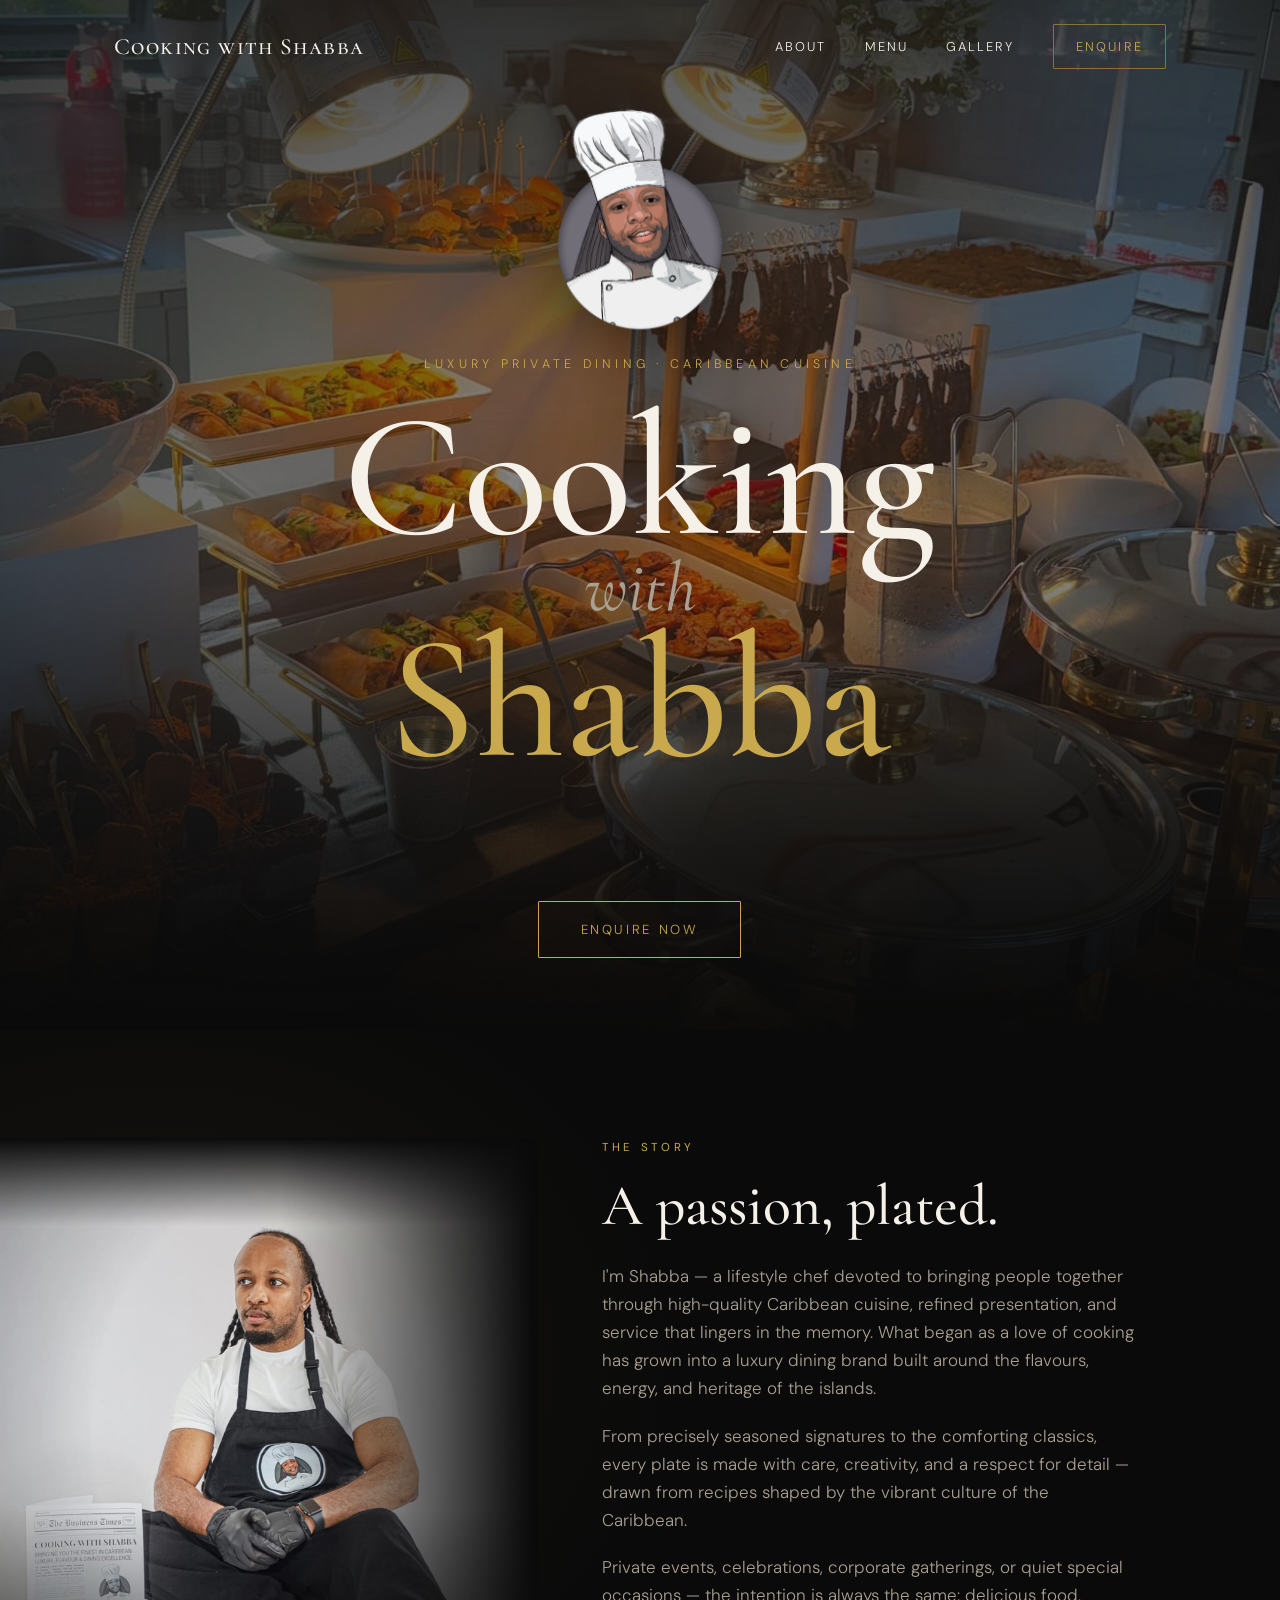
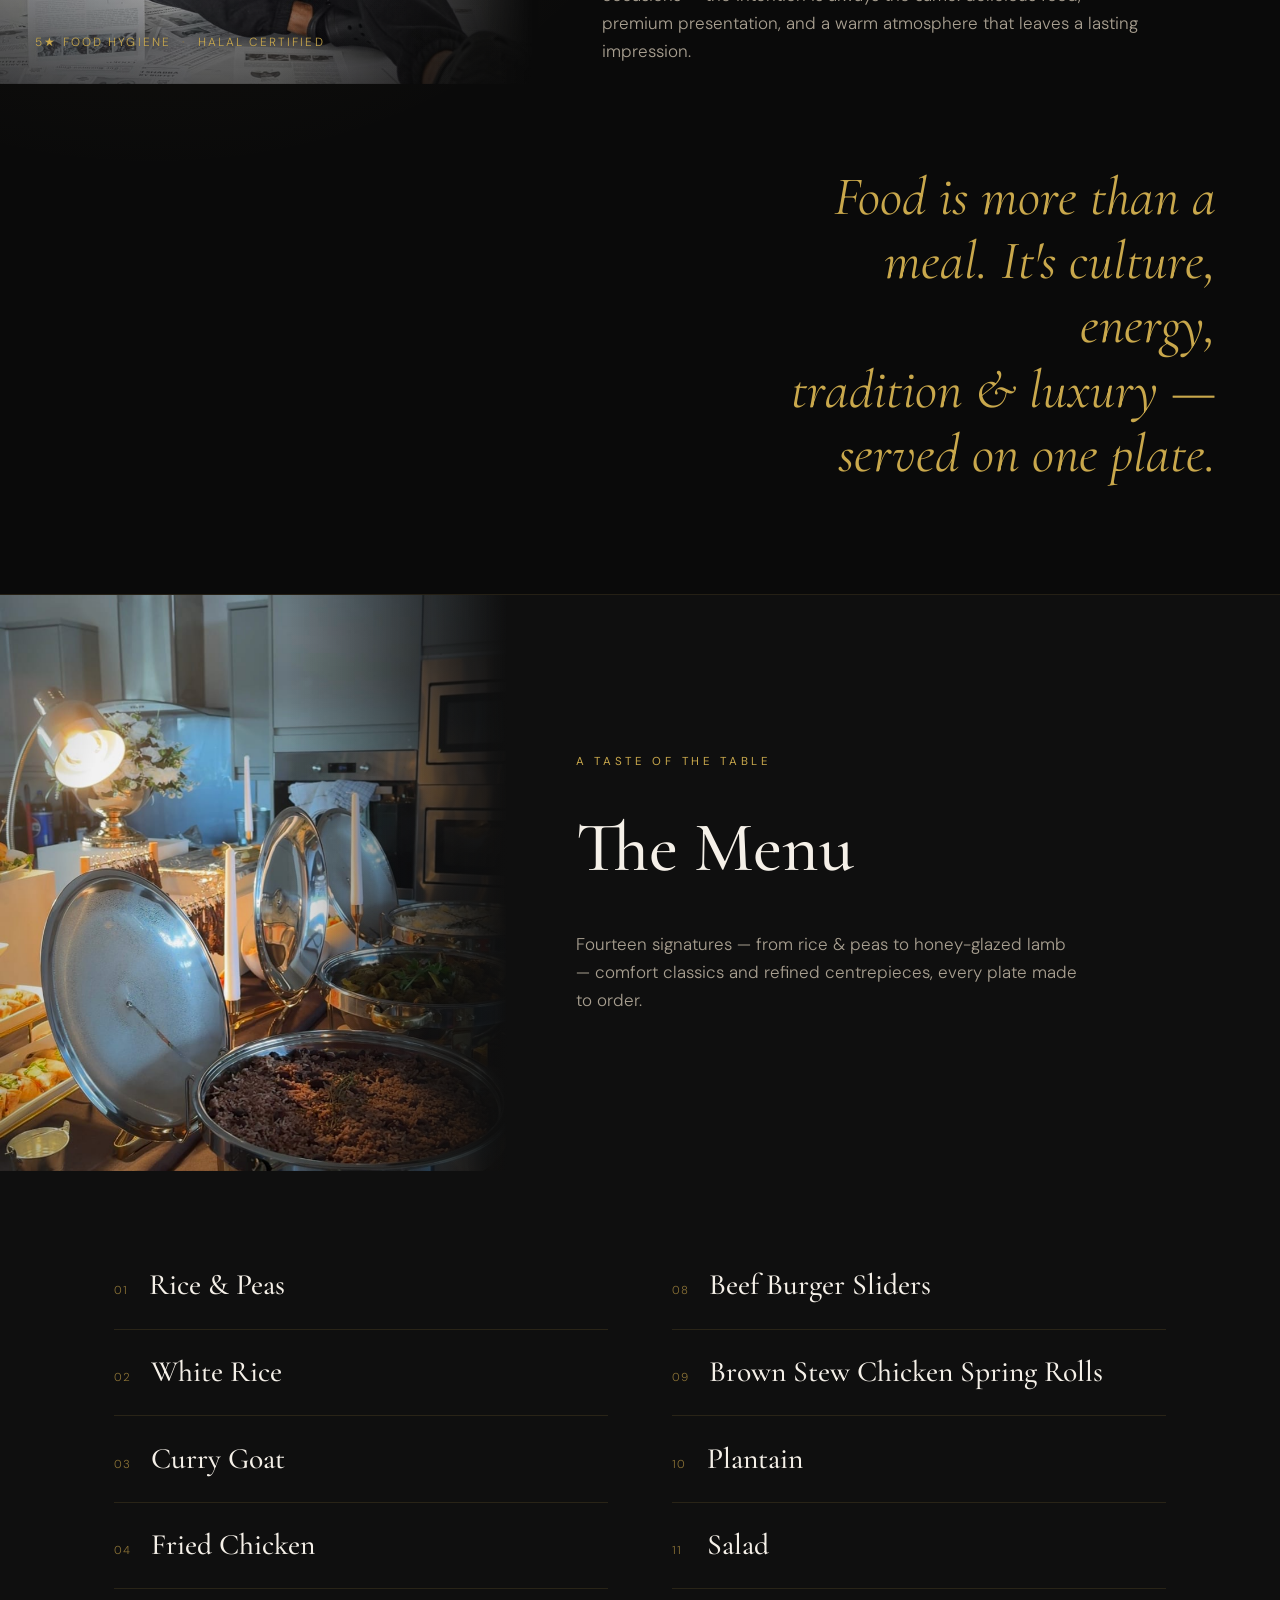
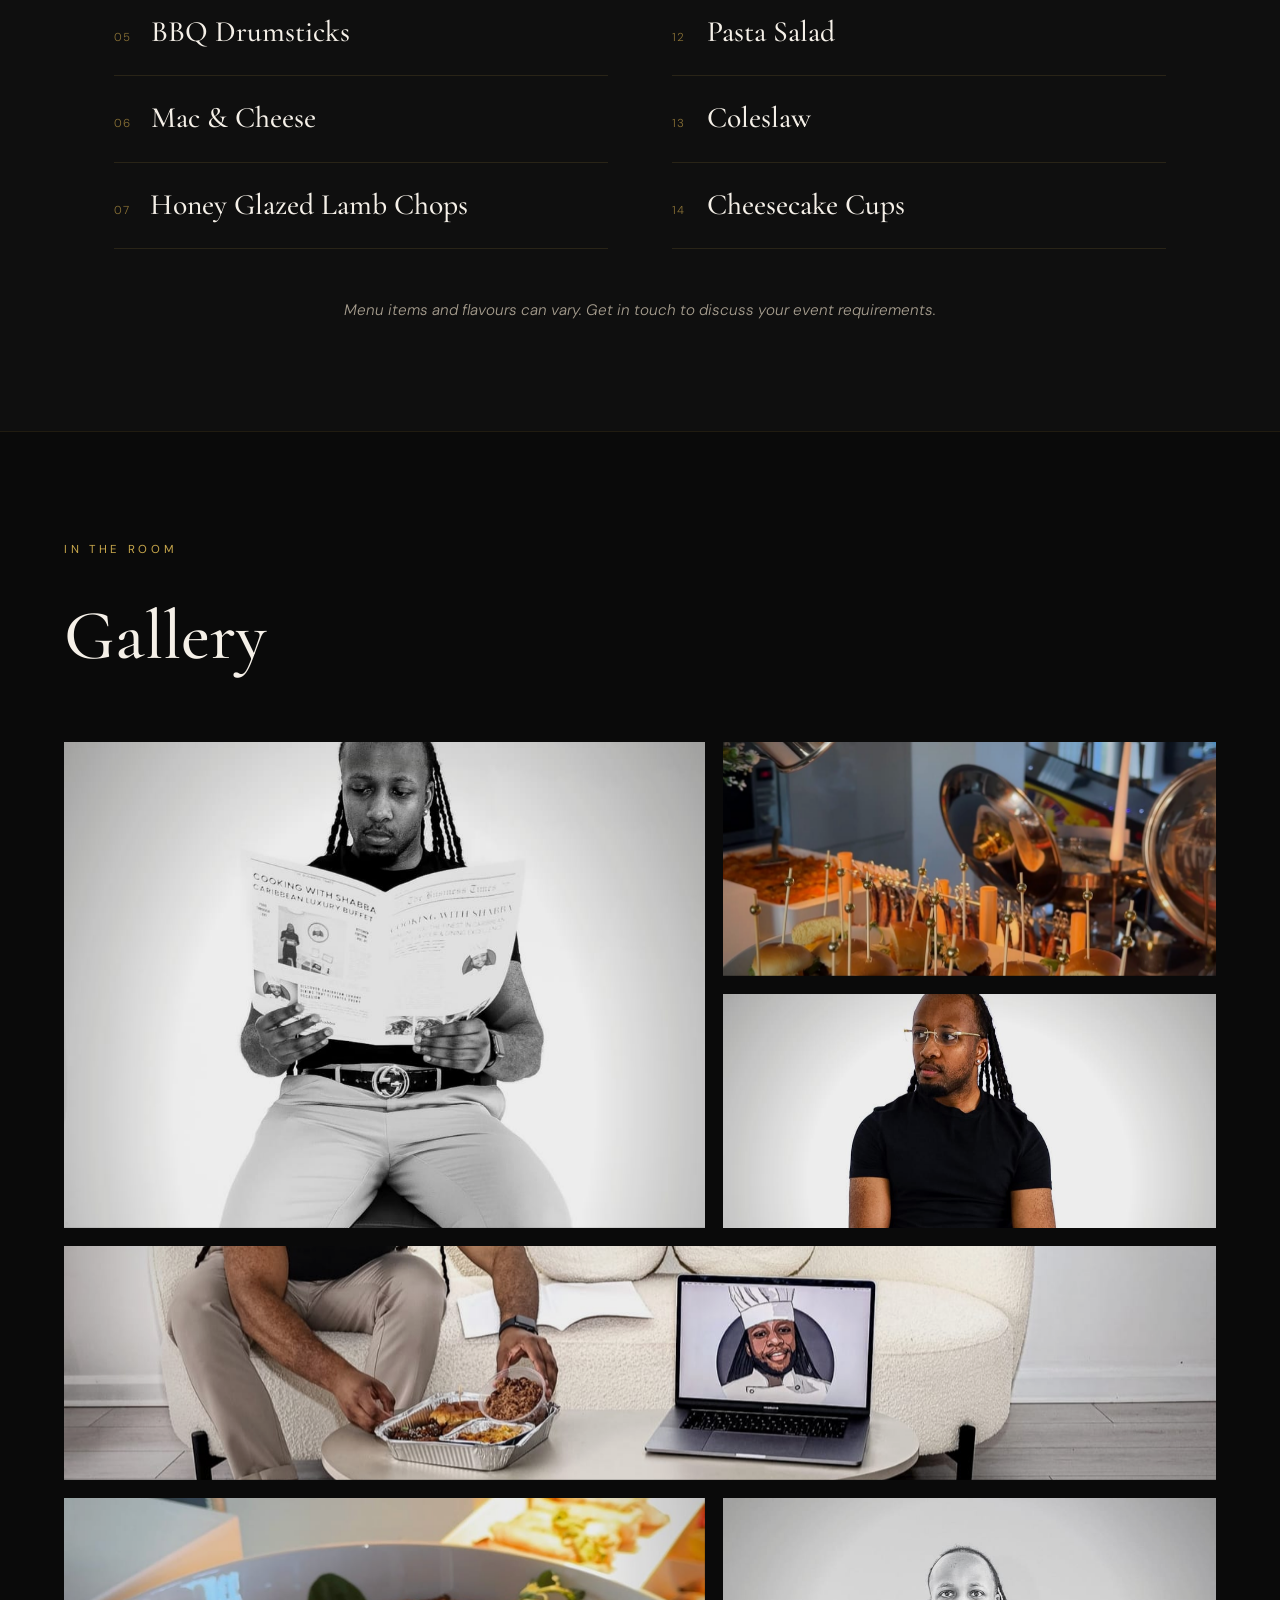
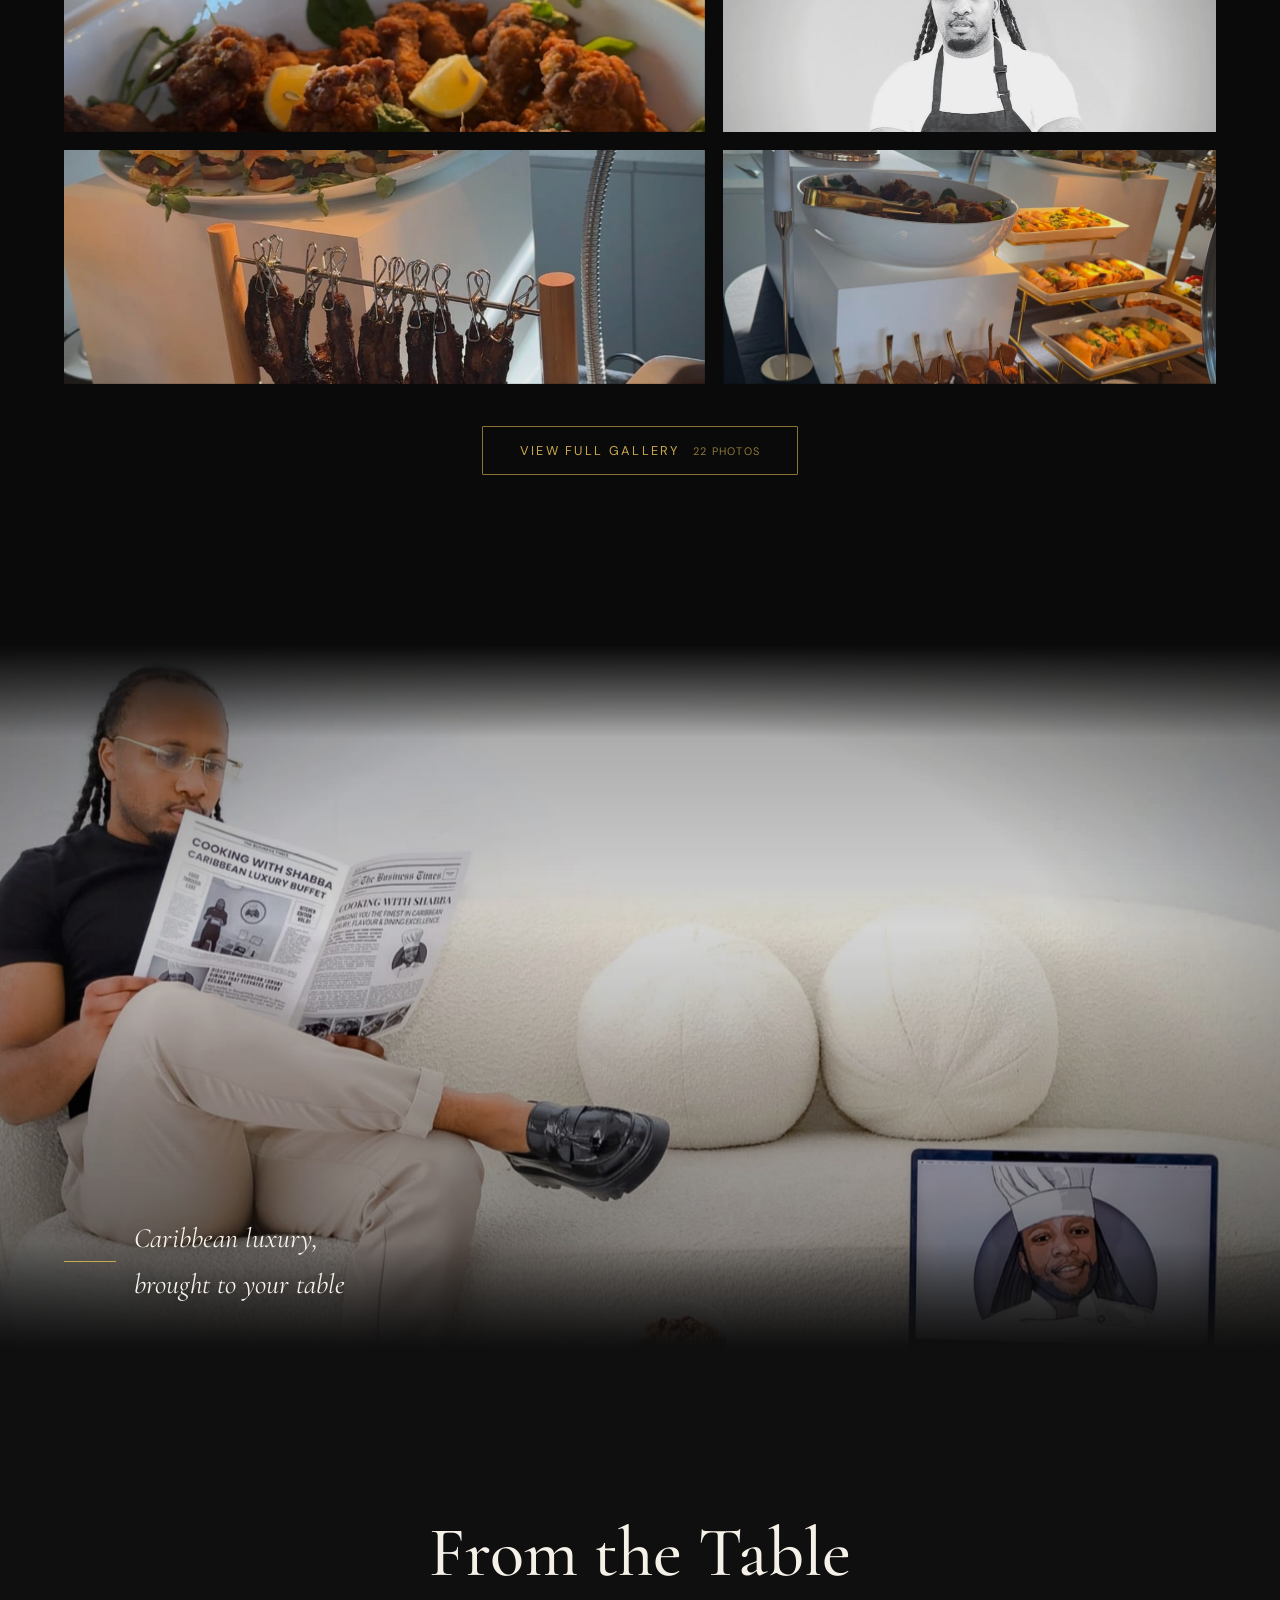
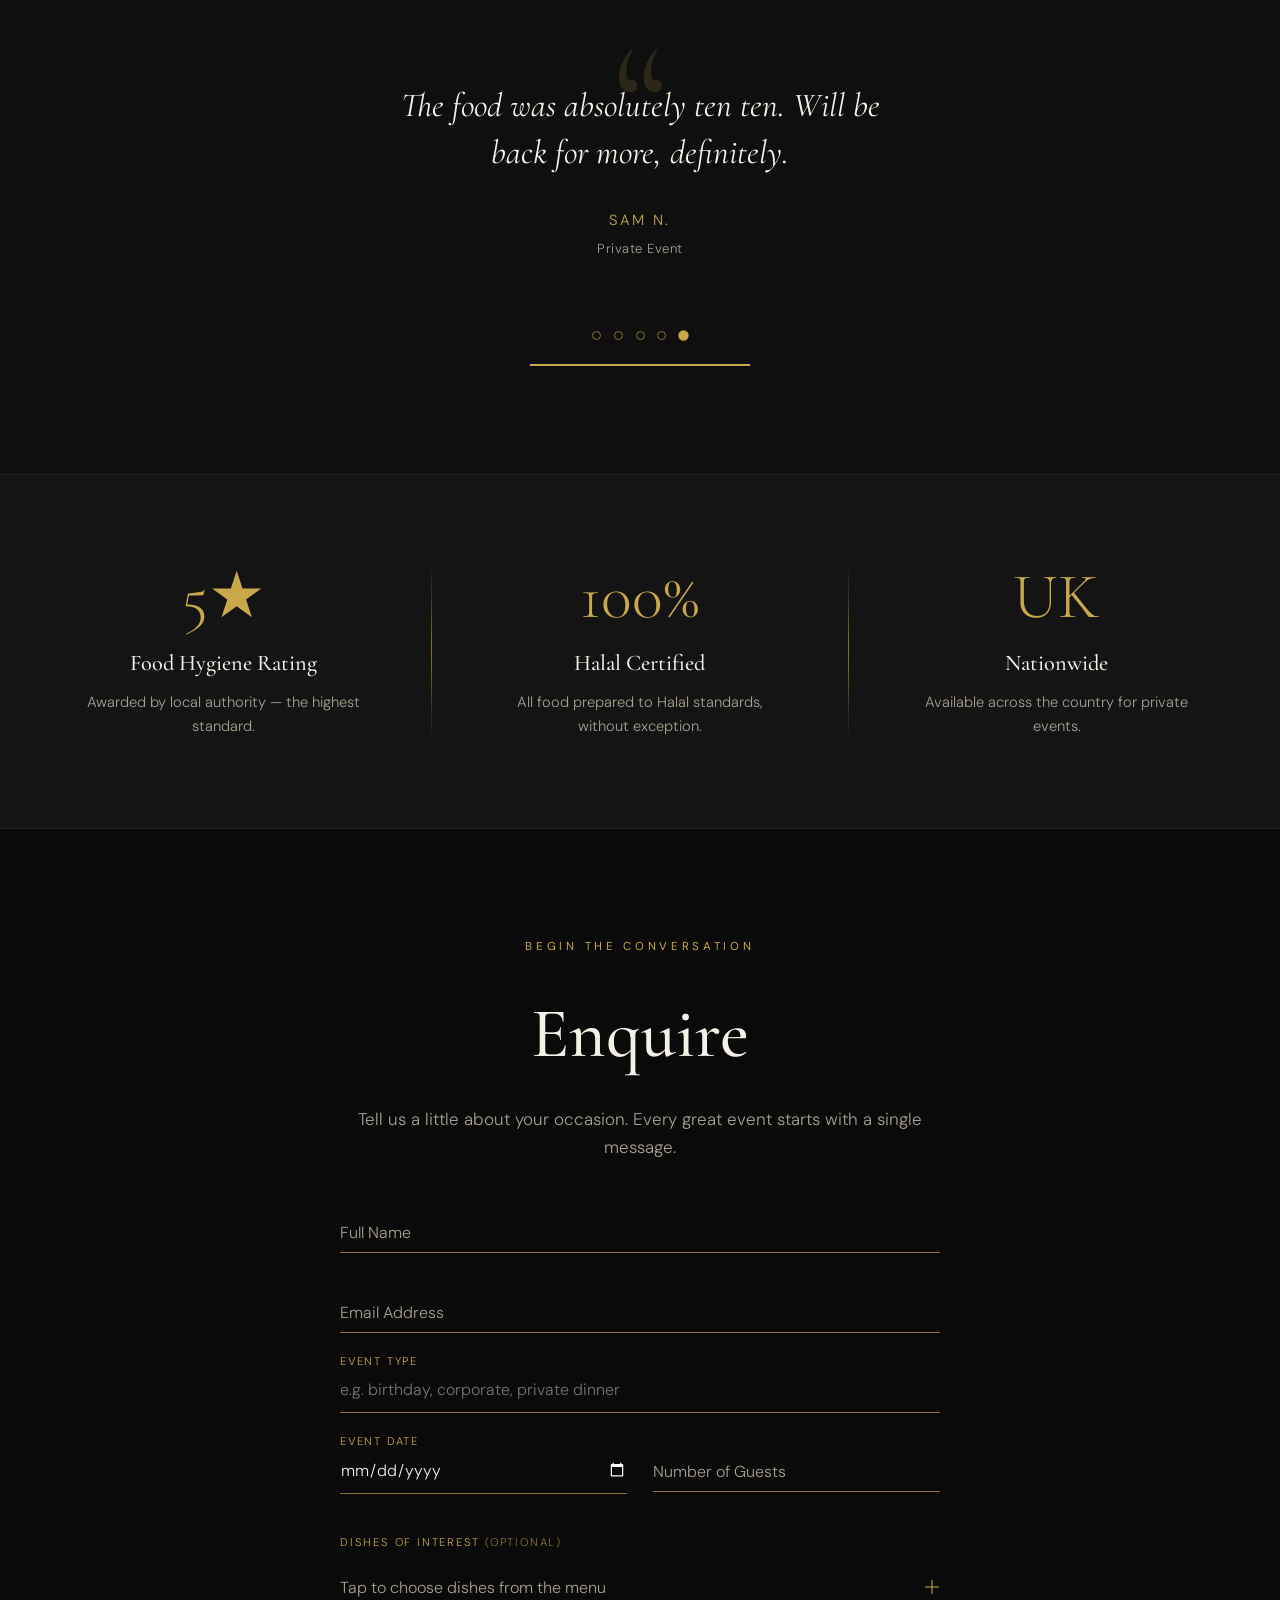
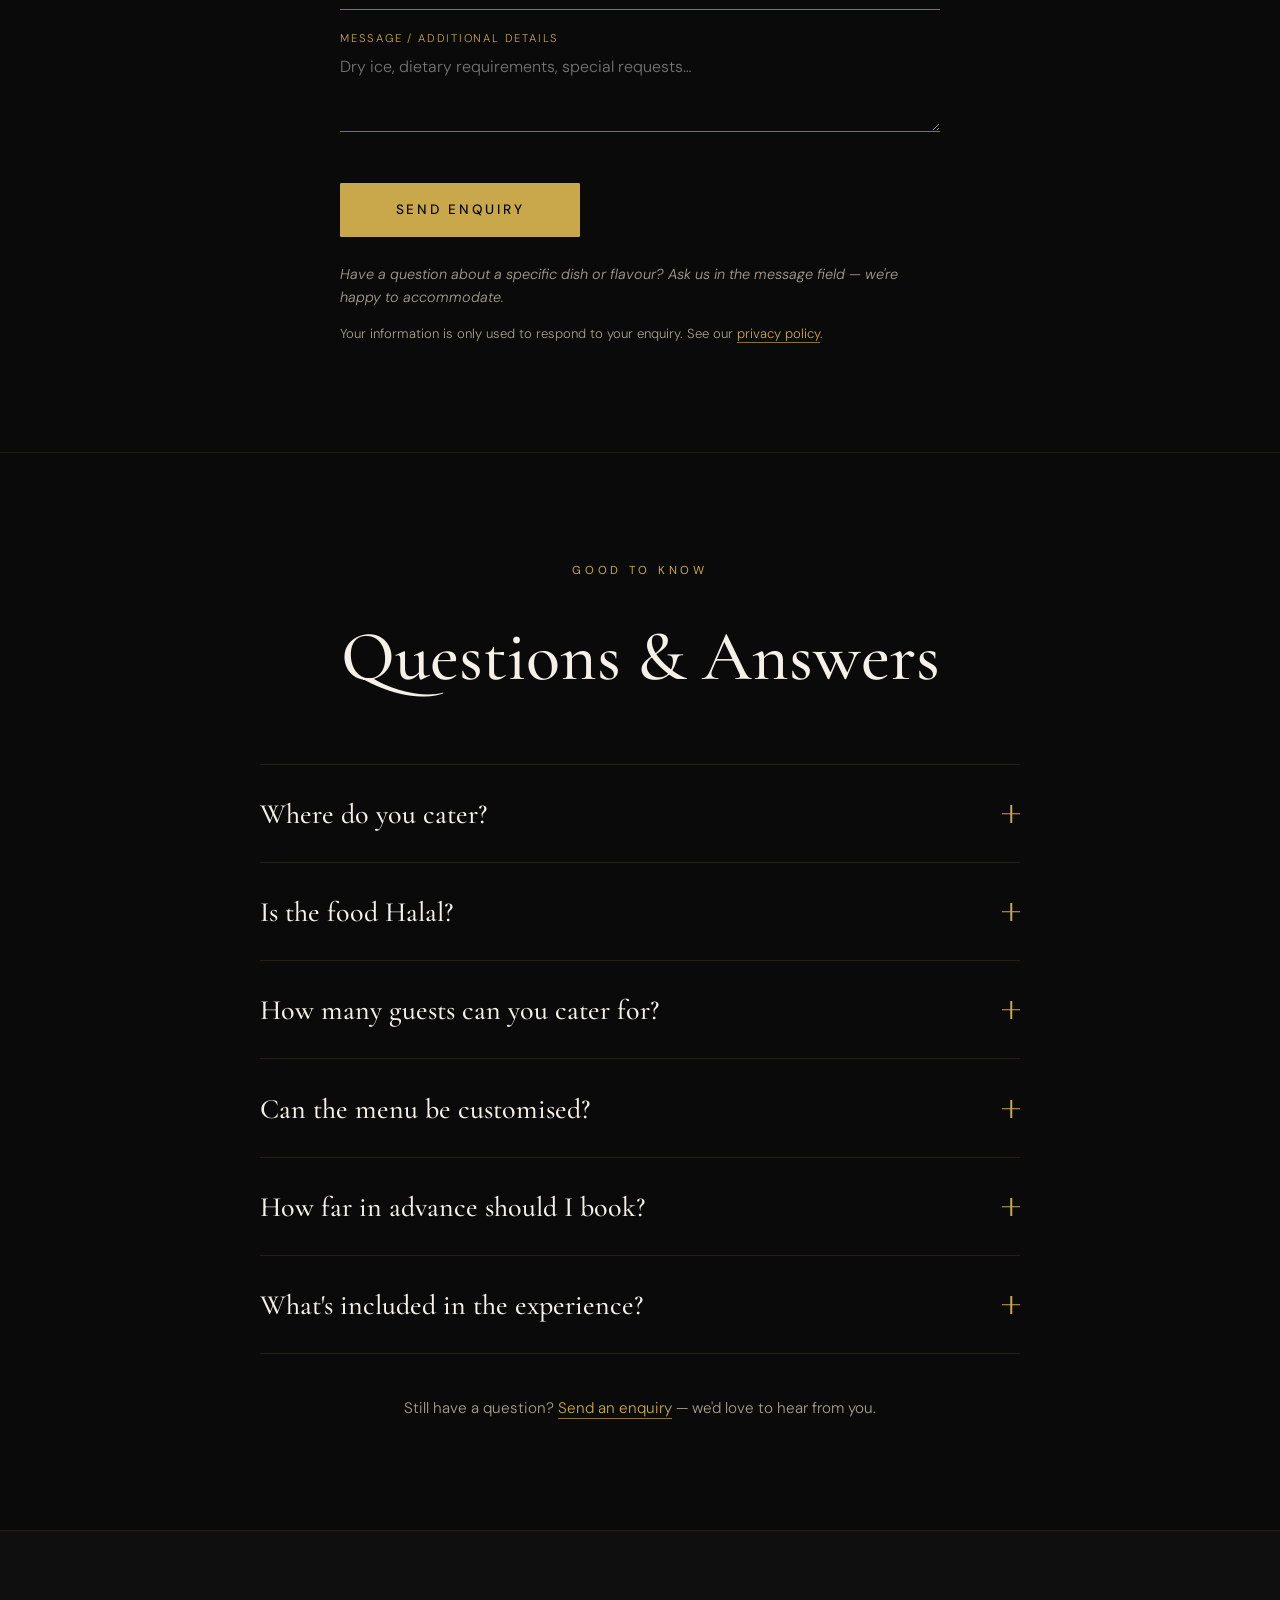
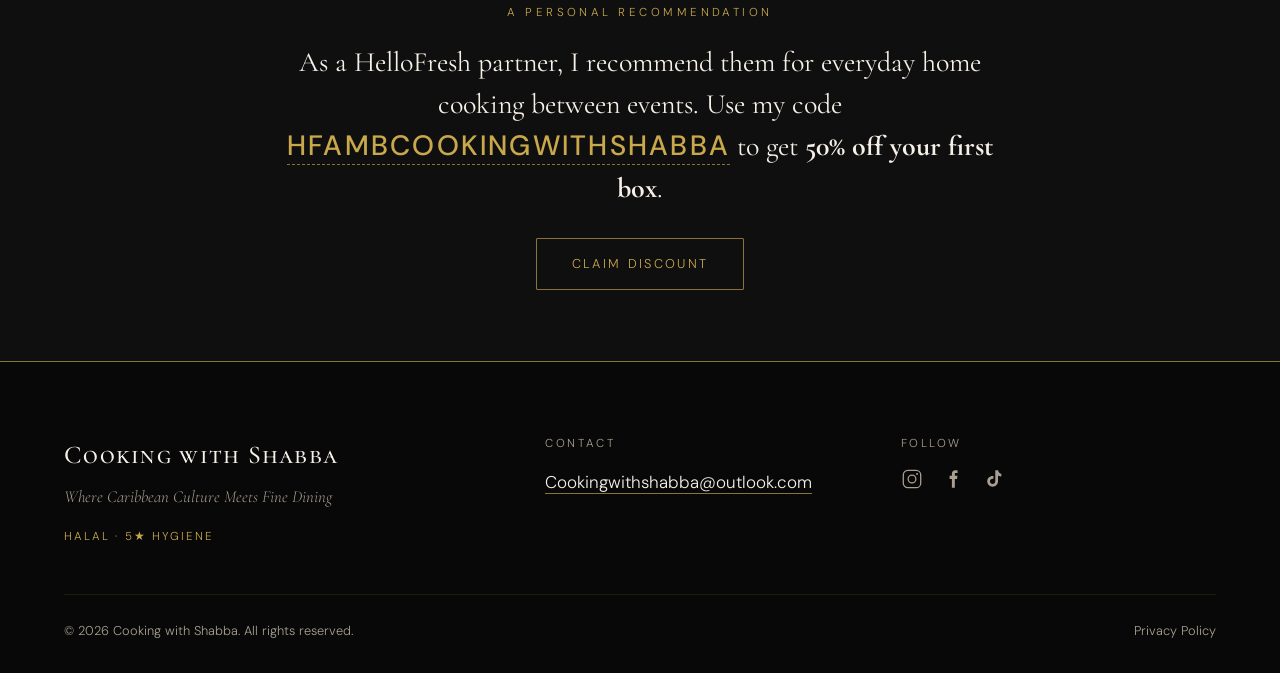
==== index.html @ 5050136b "Fix lightbox left arrow hidden behind the photo The prev nav button sits before the image in the DOM" ====
<!DOCTYPE html>
<html lang="en">
<head>
  <meta charset="UTF-8" />
  <meta name="viewport" content="width=device-width, initial-scale=1.0" />

  <title>Cooking with Shabba | Luxury Private Dining | Caribbean Cuisine | UK</title>
  <meta name="description" content="Cooking with Shabba offers luxury private dining buffet experiences across the UK. Caribbean cuisine, premium presentation, and unforgettable events. Enquire now." />
  <link rel="canonical" href="https://cookingwithshabba.co.uk" />

  <!-- Favicons & touch icons -->
  <link rel="icon" type="image/png" sizes="32x32" href="/assets/images/favicon-32x32.png" />
  <link rel="icon" type="image/png" sizes="16x16" href="/assets/images/favicon-16x16.png" />
  <link rel="apple-touch-icon" sizes="180x180" href="/assets/images/apple-touch-icon.png" />
  <link rel="manifest" href="/site.webmanifest" />
  <meta name="theme-color" content="#14110E" />

  <!-- Open Graph -->
  <meta property="og:type" content="website" />
  <meta property="og:title" content="Cooking with Shabba | Luxury Private Dining" />
  <meta property="og:description" content="Caribbean cuisine. Premium presentation. Unforgettable events." />
  <meta property="og:image" content="/assets/og-image.jpg" />
  <meta property="og:url" content="https://cookingwithshabba.co.uk" />
  <meta name="twitter:card" content="summary_large_image" />

  <!-- Fonts -->
  <link rel="preconnect" href="https://fonts.googleapis.com" />
  <link rel="preconnect" href="https://fonts.gstatic.com" crossorigin />
  <link href="https://fonts.googleapis.com/css2?family=Cormorant+Garamond:ital,wght@0,400;0,500;0,600;1,400;1,500&family=DM+Sans:opsz,wght@9..40,300;9..40,400;9..40,500&display=swap" rel="stylesheet" />

  <link rel="stylesheet" href="assets/css/styles.css?v=28" />

  <!-- Structured data -->
  <script type="application/ld+json">
  {
    "@context": "https://schema.org",
    "@type": "FoodEstablishment",
    "@id": "https://cookingwithshabba.co.uk/#business",
    "name": "Cooking with Shabba",
    "description": "Luxury private dining and Caribbean cuisine across the UK. Premium presentation and unforgettable events.",
    "url": "https://cookingwithshabba.co.uk",
    "image": "https://cookingwithshabba.co.uk/assets/og-image.jpg",
    "email": "Cookingwithshabba@outlook.com",
    "servesCuisine": "Caribbean",
    "priceRange": "£££",
    "address": {
      "@type": "PostalAddress",
      "addressLocality": "Gloucester",
      "addressRegion": "England",
      "addressCountry": "GB"
    },
    "areaServed": {
      "@type": "Country",
      "name": "United Kingdom"
    },
    "makesOffer": {
      "@type": "Offer",
      "itemOffered": {
        "@type": "Service",
        "name": "Private Dining & Event Catering",
        "serviceType": "Caribbean private dining"
      }
    },
    "sameAs": [
      "https://www.instagram.com/cookingwithshabba",
      "https://www.facebook.com/share/166CYkotxp/?mibextid=wwXIfr",
      "https://www.tiktok.com/@cookingwithshabba"
    ]
  }
  </script>
</head>
<body>

  <!-- ============ NAVIGATION ============ -->
  <header class="nav" id="nav" aria-label="Primary navigation">
    <div class="nav__inner">
      <a href="#top" class="nav__brand">Cooking with Shabba</a>

      <nav class="nav__links" aria-label="Section links">
        <a href="#about">About</a>
        <a href="#menu">Menu</a>
        <a href="#gallery">Gallery</a>
        <a href="#enquire" class="nav__cta">Enquire</a>
      </nav>

      <button class="nav__burger" id="burger" aria-label="Open menu" aria-expanded="false" aria-controls="overlay">
        <span></span><span></span><span></span>
      </button>
    </div>
  </header>

  <!-- Mobile full-screen overlay -->
  <div class="overlay" id="overlay" aria-hidden="true">
    <nav class="overlay__links" aria-label="Mobile section links">
      <a href="#about">About</a>
      <a href="#menu">Menu</a>
      <a href="#gallery">Gallery</a>
      <a href="#enquire" class="overlay__cta">Enquire</a>
    </nav>
  </div>

  <main id="top">

    <!-- ============ HERO ============ -->
    <section class="hero" aria-label="Introduction">
      <div class="hero__media" role="img" aria-label="A luxury Caribbean private-dining buffet, candle-lit and gold-trimmed" data-parallax="34"></div>
      <div class="hero__scrim"></div>

      <div class="hero__content">
        <img class="hero__logo reveal" src="assets/images/logo.png?v=2" alt="Cooking with Shabba — chef logo" width="680" height="909" />
        <p class="hero__eyebrow reveal">Luxury Private Dining · Caribbean Cuisine</p>
        <h1 class="hero__title reveal">
          <span>Cooking</span>
          <span class="hero__title-with">with</span>
          <span class="hero__title-gold">Shabba</span>
        </h1>

        <div class="hero__tagline reveal">
          <span class="rule"></span>
          <p>Where Caribbean Culture Meets Fine Dining</p>
          <span class="rule"></span>
        </div>

        <a href="#enquire" class="hero__cta reveal">Enquire Now</a>
      </div>
    </section>

    <!-- ============ ABOUT ============ -->
    <section class="about" id="about" aria-label="About Shabba">
      <div class="about__grid">
        <figure class="about__media reveal-img">
          <img src="assets/images/about.jpg?v=2"
               alt="Shabba — the chef behind Cooking with Shabba, in his branded apron" loading="lazy" />
          <figcaption class="about__creds">
            <span>5★ Food Hygiene</span>
            <span class="dot">·</span>
            <span>Halal Certified</span>
          </figcaption>
        </figure>

        <div class="about__body">
          <p class="section-kicker reveal">The Story</p>
          <h2 class="about__heading reveal">A passion, plated.</h2>

          <p class="reveal">I'm Shabba — a lifestyle chef devoted to bringing people together through high-quality Caribbean cuisine, refined presentation, and service that lingers in the memory. What began as a love of cooking has grown into a luxury dining brand built around the flavours, energy, and heritage of the islands.</p>

          <p class="reveal">From precisely seasoned signatures to the comforting classics, every plate is made with care, creativity, and a respect for detail — drawn from recipes shaped by the vibrant culture of the Caribbean.</p>

          <p class="reveal">Private events, celebrations, corporate gatherings, or quiet special occasions — the intention is always the same: delicious food, premium presentation, and a warm atmosphere that leaves a lasting impression.</p>
        </div>
      </div>

      <blockquote class="about__quote reveal">
        Food is more than a meal. It's culture, energy, tradition&nbsp;&amp;&nbsp;luxury — served on one plate.
      </blockquote>
    </section>

    <!-- ============ MENU ============ -->
    <section class="menu" id="menu" aria-label="The menu">
      <!-- Signature dish photo paired with the menu intro (image left, bleeds + dissolves) -->
      <div class="menu__intro">
        <figure class="menu__media reveal-img">
          <img class="gallery-img" src="assets/images/menu.jpg?v=2" alt="Cooking with Shabba — Caribbean rice and peas in a chafing dish" loading="lazy" />
        </figure>
        <header class="menu__head">
          <p class="section-kicker reveal">A Taste of the Table</p>
          <h2 class="menu__heading reveal">The Menu</h2>
          <p class="menu__intro-line reveal">Fourteen signatures — from rice &amp; peas to honey-glazed lamb — comfort classics and refined centrepieces, every plate made to order.</p>
        </header>
      </div>

      <div class="menu__inner">
      <div class="menu__cols">
        <ol class="menu__list reveal" start="1">
          <li class="menu__item"><span class="menu__no">01</span><span class="menu__name">Rice &amp; Peas</span></li>
          <li class="menu__item"><span class="menu__no">02</span><span class="menu__name">White Rice</span></li>
          <li class="menu__item"><span class="menu__no">03</span><span class="menu__name">Curry Goat</span></li>
          <li class="menu__item"><span class="menu__no">04</span><span class="menu__name">Fried Chicken</span></li>
          <li class="menu__item"><span class="menu__no">05</span><span class="menu__name">BBQ Drumsticks</span></li>
          <li class="menu__item"><span class="menu__no">06</span><span class="menu__name">Mac &amp; Cheese</span></li>
          <li class="menu__item"><span class="menu__no">07</span><span class="menu__name">Honey Glazed Lamb Chops</span></li>
        </ol>

        <ol class="menu__list reveal" start="8">
          <li class="menu__item"><span class="menu__no">08</span><span class="menu__name">Beef Burger Sliders</span></li>
          <li class="menu__item"><span class="menu__no">09</span><span class="menu__name">Brown Stew Chicken Spring Rolls</span></li>
          <li class="menu__item"><span class="menu__no">10</span><span class="menu__name">Plantain</span></li>
          <li class="menu__item"><span class="menu__no">11</span><span class="menu__name">Salad</span></li>
          <li class="menu__item"><span class="menu__no">12</span><span class="menu__name">Pasta Salad</span></li>
          <li class="menu__item"><span class="menu__no">13</span><span class="menu__name">Coleslaw</span></li>
          <li class="menu__item"><span class="menu__no">14</span><span class="menu__name">Cheesecake Cups</span></li>
        </ol>
      </div>

      <p class="menu__note reveal"><em>Menu items and flavours can vary. Get in touch to discuss your event requirements.</em></p>
      </div>
    </section>

    <!-- ============ GALLERY ============ -->
    <section class="gallery" id="gallery" aria-label="Gallery">
      <header class="gallery__head">
        <p class="section-kicker reveal">In the Room</p>
        <h2 class="gallery__heading reveal">Gallery</h2>
      </header>

      <!-- Curated asymmetric mosaic — duotone portraits woven with colour food.
           Each tile opens the lightbox at its own index. -->
      <div class="gallery__grid" id="gallery-grid">
        <button type="button" class="gallery__cell gallery__cell--tall reveal-img" data-lightbox="0" aria-label="Open gallery at photo 1">
          <img class="gallery-img" src="assets/images/gallery-1.jpg?v=2" alt="Cooking with Shabba — Shabba reading the brand feature" loading="lazy" />
          <span class="gallery__zoom" aria-hidden="true"></span>
        </button>
        <button type="button" class="gallery__cell reveal-img" data-lightbox="1" aria-label="Open gallery at photo 2">
          <img class="gallery-img" src="assets/images/sliders.jpg" alt="Cooking with Shabba — beef burger sliders on cocktail sticks" loading="lazy" />
          <span class="gallery__zoom" aria-hidden="true"></span>
        </button>
        <button type="button" class="gallery__cell reveal-img" data-lightbox="2" aria-label="Open gallery at photo 3">
          <img class="gallery-img" src="assets/images/gallery-3.jpg?v=2" alt="Cooking with Shabba — Shabba seated portrait" loading="lazy" />
          <span class="gallery__zoom" aria-hidden="true"></span>
        </button>
        <button type="button" class="gallery__cell gallery__cell--wide reveal-img" data-lightbox="3" aria-label="Open gallery at photo 4">
          <img class="gallery-img" src="assets/images/gallery-4.jpg?v=3" alt="Cooking with Shabba — a relaxed Caribbean dining moment at home" loading="lazy" />
          <span class="gallery__zoom" aria-hidden="true"></span>
        </button>
        <button type="button" class="gallery__cell reveal-img" data-lightbox="4" aria-label="Open gallery at photo 5">
          <img class="gallery-img" src="assets/images/fried-chicken.jpg" alt="Cooking with Shabba — golden fried chicken with lemon" loading="lazy" />
          <span class="gallery__zoom" aria-hidden="true"></span>
        </button>
        <button type="button" class="gallery__cell reveal-img" data-lightbox="5" aria-label="Open gallery at photo 6">
          <img class="gallery-img" src="assets/images/gallery-6.jpg?v=2" alt="Cooking with Shabba — Shabba in his branded apron" loading="lazy" />
          <span class="gallery__zoom" aria-hidden="true"></span>
        </button>
        <button type="button" class="gallery__cell reveal-img" data-lightbox="6" aria-label="Open gallery at photo 7">
          <img class="gallery-img" src="assets/images/lamb-chops.jpg" alt="Cooking with Shabba — jerk lamb chops on a hanging display" loading="lazy" />
          <span class="gallery__zoom" aria-hidden="true"></span>
        </button>
        <button type="button" class="gallery__cell reveal-img" data-lightbox="7" aria-label="Open gallery at photo 8">
          <img class="gallery-img" src="assets/images/dessert-cups.jpg" alt="Cooking with Shabba — Biscoff and Oreo cheesecake cups" loading="lazy" />
          <span class="gallery__zoom" aria-hidden="true"></span>
        </button>
      </div>

      <!-- Extra shots — shown only inside the lightbox (loads on demand): the
           food dishes plus the further portrait/brand shots from the shoot. -->
      <div class="gallery__more" id="gallery-more" hidden aria-hidden="true">
        <img class="gallery-img" src="assets/images/chef-standing.jpg" alt="Cooking with Shabba — Shabba beside his luxury buffet table" />
        <img class="gallery-img" src="assets/images/buffet-bright.jpg" alt="Cooking with Shabba — a sunlit Caribbean buffet spread" />
        <img class="gallery-img" src="assets/images/spring-rolls.jpg" alt="Cooking with Shabba — brown stew chicken spring rolls and plantain" />
        <img class="gallery-img" src="assets/images/mac-cheese.jpg" alt="Cooking with Shabba — baked mac and cheese with jerk ribs" />
        <img class="gallery-img" src="assets/images/plantain.jpg" alt="Cooking with Shabba — spring rolls and golden fried plantain" />
        <img class="gallery-img" src="assets/images/salad-spread.jpg" alt="Cooking with Shabba — fresh salad, coleslaw and the buffet beyond" />
        <img class="gallery-img" src="assets/images/menu.jpg?v=2" alt="Cooking with Shabba — Caribbean rice and peas in a chafing dish" />
        <img class="gallery-img" src="assets/images/gallery-7.jpg" alt="Cooking with Shabba — Shabba tossing the brand feature" />
        <img class="gallery-img" src="assets/images/gallery-8.jpg" alt="Cooking with Shabba — a relaxed Caribbean dining moment at home" />
        <img class="gallery-img" src="assets/images/gallery-9.jpg" alt="Cooking with Shabba — Shabba at work building the brand" />
        <img class="gallery-img" src="assets/images/gallery-2.jpg" alt="Cooking with Shabba — sticky glazed BBQ wings" />
        <img class="gallery-img" src="assets/images/gallery-5.jpg" alt="Cooking with Shabba — a full Caribbean buffet spread" />
        <img class="gallery-img" src="assets/images/band-2.jpg" alt="Cooking with Shabba — a stacked beef burger slider" />
        <img class="gallery-img" src="assets/images/band-1.jpg" alt="Cooking with Shabba — glazed BBQ wings and fried chicken" />
      </div>

      <div class="gallery__actions reveal">
        <button type="button" class="gallery__view" id="gallery-view">
          View Full Gallery <span class="gallery__view-count">22 Photos</span>
        </button>
      </div>

      <p class="gallery__label reveal"><em>Follow <a href="https://www.instagram.com/cookingwithshabba" target="_blank" rel="noopener">@cookingwithshabba</a> for the latest.</em></p>
    </section>

    <!-- ============ IMAGE BAND — the brand/at-home experience ============ -->
    <section class="band band--lifestyle" aria-label="The experience at home">
      <img class="gallery-img band__img" src="assets/images/band-lifestyle.jpg?v=4" alt="Cooking with Shabba — a relaxed Caribbean dining moment at home" loading="lazy" data-parallax="10" />
      <div class="band__scrim"></div>
      <p class="band__line reveal"><span class="rule"></span>Caribbean luxury, brought to your table</p>
    </section>

    <!-- ============ REVIEWS — auto-rotating ============ -->
    <!-- Real guest reviews extracted from social DMs; lightly tidied for spelling. -->
    <section class="reviews" id="reviews" aria-label="Guest reviews" aria-roledescription="carousel">
      <header class="reviews__head">
        <p class="section-kicker reveal">Kind Words</p>
        <h2 class="reviews__heading reveal">From the Table</h2>
      </header>

      <div class="reviews__stage reveal" id="reviews-stage">
        <span class="reviews__mark" aria-hidden="true">&ldquo;</span>

        <div class="reviews__track" id="reviews-track" aria-live="polite">
          <figure class="review is-active">
            <blockquote class="review__text">Thank you so much for the cheesecake! It was absolutely stunning, as usual. 10/10.</blockquote>
            <figcaption class="review__by">
              <span class="review__name">K.B.</span>
              <span class="review__meta">Private Event · Gloucester</span>
            </figcaption>
          </figure>

          <figure class="review">
            <blockquote class="review__text">A huge thank you for the desserts you made for Ted's party — they were absolutely perfect! As soon as I opened the food table, they were gone. So lovely to know they went down that well.</blockquote>
            <figcaption class="review__by">
              <span class="review__name">Ted's Party</span>
              <span class="review__meta">Private Celebration · Dessert Table</span>
            </figcaption>
          </figure>

          <figure class="review">
            <blockquote class="review__text">Honestly, well done — 10/10, best in Gloucester, no doubt. You've proved that to me these last few times. Please open a shop!</blockquote>
            <figcaption class="review__by">
              <span class="review__name">S.S.</span>
              <span class="review__meta">Returning Guest · Gloucester</span>
            </figcaption>
          </figure>

          <figure class="review">
            <blockquote class="review__text">I never really rated Jamaican food before I had yours — but it's always been good to me. I'm putting all the mandem on!</blockquote>
            <figcaption class="review__by">
              <span class="review__name">Returning Guest</span>
              <span class="review__meta">Caribbean Menu</span>
            </figcaption>
          </figure>

          <figure class="review">
            <blockquote class="review__text">The food was absolutely ten ten. Will be back for more, definitely.</blockquote>
            <figcaption class="review__by">
              <span class="review__name">Sam N.</span>
              <span class="review__meta">Private Event</span>
            </figcaption>
          </figure>
        </div>

        <div class="reviews__dots" id="reviews-dots" role="tablist" aria-label="Select a review"></div>

        <div class="reviews__progress" aria-hidden="true">
          <span class="reviews__bar" id="reviews-bar"></span>
        </div>
      </div>
    </section>

    <!-- ============ TRUST / CREDENTIALS ============ -->
    <section class="trust" aria-label="Credentials">
      <div class="trust__band">
        <article class="trust__item reveal">
          <span class="trust__mark">5★</span>
          <h3>Food Hygiene Rating</h3>
          <p>Awarded by local authority — the highest standard.</p>
        </article>
        <span class="trust__sep" aria-hidden="true"></span>
        <article class="trust__item reveal">
          <span class="trust__mark">100%</span>
          <h3>Halal Certified</h3>
          <p>All food prepared to Halal standards, without exception.</p>
        </article>
        <span class="trust__sep" aria-hidden="true"></span>
        <article class="trust__item reveal">
          <span class="trust__mark">UK</span>
          <h3>Nationwide</h3>
          <p>Available across the country for private events.</p>
        </article>
      </div>
    </section>

    <!-- ============ ENQUIRY FORM ============ -->
    <section class="enquire" id="enquire" aria-label="Enquiry form">
      <div class="enquire__head">
        <p class="section-kicker reveal">Begin the Conversation</p>
        <h2 class="enquire__heading reveal">Enquire</h2>
        <p class="enquire__intro reveal">Tell us a little about your occasion. Every great event starts with a single message.</p>
      </div>

      <form class="form reveal" name="enquiry" method="POST" data-netlify="true" netlify-honeypot="bot-field">
        <input type="hidden" name="form-name" value="enquiry" />
        <p hidden><label>Don't fill this out: <input name="bot-field" /></label></p>

        <div class="field">
          <input type="text" id="name" name="name" required placeholder=" " />
          <label for="name">Full Name</label>
        </div>

        <div class="field">
          <input type="email" id="email" name="email" required placeholder=" " />
          <label for="email">Email Address</label>
        </div>

        <div class="field">
          <input type="text" id="event-type" name="event-type" required placeholder="e.g. birthday, corporate, private dinner" />
          <label for="event-type" class="field__label--always">Event Type</label>
        </div>

        <div class="field-row">
          <div class="field">
            <input type="date" id="event-date" name="event-date" placeholder=" " />
            <label for="event-date" class="field__label--always">Event Date</label>
          </div>
          <div class="field">
            <input type="number" id="guests" name="guests" min="1" max="30" step="1" placeholder=" " aria-describedby="guests-error" />
            <label for="guests">Number of Guests</label>
            <span class="field__error" id="guests-error" role="alert" aria-live="polite"></span>
          </div>
        </div>

        <div class="field field--picker">
          <span class="field__legend" id="picker-legend">Dishes of Interest <em>(optional)</em></span>
          <button type="button" class="picker-trigger" id="picker-open" aria-haspopup="dialog" aria-expanded="false">
            <span class="picker-trigger__text" id="picker-summary">Tap to choose dishes from the menu</span>
            <span class="picker-trigger__icon" aria-hidden="true"></span>
          </button>
          <!-- Submitted with the form; populated by the picker modal -->
          <input type="hidden" name="menu-selection" id="menu-selection" />
        </div>

        <div class="field">
          <textarea id="message" name="message" rows="3" placeholder="Dry ice, dietary requirements, special requests…"></textarea>
          <label for="message" class="field__label--always">Message / Additional Details</label>
        </div>

        <button type="submit" class="form__submit">Send Enquiry</button>

        <p class="form__note"><em>Have a question about a specific dish or flavour? Ask us in the message field — we're happy to accommodate.</em></p>
        <p class="form__privacy">Your information is only used to respond to your enquiry. See our <a href="/privacy.html">privacy policy</a>.</p>
      </form>

      <div class="form-success" id="form-success" hidden role="status" aria-live="polite">
        <span class="form-success__rule" aria-hidden="true"></span>
        <h3>Thank you.</h3>
        <p>Your enquiry is on its way to Shabba. We'll be in touch personally to start planning your experience.</p>
      </div>
    </section>

    <!-- ============ FAQ ============ -->
    <section class="faq" id="faq" aria-label="Frequently asked questions">
      <header class="faq__head">
        <p class="section-kicker reveal">Good to Know</p>
        <h2 class="faq__heading reveal">Questions &amp; Answers</h2>
      </header>

      <div class="faq__list">
        <details class="faq__item reveal">
          <summary class="faq__q">Where do you cater?<span class="faq__icon" aria-hidden="true"></span></summary>
          <div class="faq__a"><p>We're based in Gloucester and available for private events right across the UK. Wherever your occasion is, get in touch and we'll talk through the details.</p></div>
        </details>

        <details class="faq__item reveal">
          <summary class="faq__q">Is the food Halal?<span class="faq__icon" aria-hidden="true"></span></summary>
          <div class="faq__a"><p>Yes — without exception. Every dish is prepared to Halal standards, and we hold a 5★ food hygiene rating from our local authority.</p></div>
        </details>

        <details class="faq__item reveal">
          <summary class="faq__q">How many guests can you cater for?<span class="faq__icon" aria-hidden="true"></span></summary>
          <div class="faq__a"><p>From intimate private dinners to larger celebrations and corporate gatherings. Share your numbers when you enquire and we'll tailor the experience to suit.</p></div>
        </details>

        <details class="faq__item reveal">
          <summary class="faq__q">Can the menu be customised?<span class="faq__icon" aria-hidden="true"></span></summary>
          <div class="faq__a"><p>Absolutely. The menu is a starting point — flavours and dishes can vary to suit your event and tastes. If you have dietary requirements, mention them in your enquiry and we'll happily accommodate.</p></div>
        </details>

        <details class="faq__item reveal">
          <summary class="faq__q">How far in advance should I book?<span class="faq__icon" aria-hidden="true"></span></summary>
          <div class="faq__a"><p>The earlier the better, especially for weekends and peak dates. Send your preferred date through the enquiry form and we'll confirm availability as quickly as we can.</p></div>
        </details>

        <details class="faq__item reveal">
          <summary class="faq__q">What's included in the experience?<span class="faq__icon" aria-hidden="true"></span></summary>
          <div class="faq__a"><p>Freshly prepared Caribbean cuisine with premium presentation, served with the care and warmth that defines every Cooking with Shabba event. Tell us your vision and we'll build the rest around it.</p></div>
        </details>
      </div>

      <p class="faq__more reveal">Still have a question? <a href="#enquire">Send an enquiry</a> — we'd love to hear from you.</p>
    </section>

    <!-- ============ HELLOFRESH — a low-priority "P.S." after the FAQ ============ -->
    <section class="hf" aria-label="HelloFresh recommendation">
      <div class="hf__inner reveal">
        <p class="hf__kicker">A Personal Recommendation</p>
        <p class="hf__copy">As a HelloFresh partner, I recommend them for everyday home cooking between events. Use my code
          <span class="hf__code">HFAMBCOOKINGWITHSHABBA</span> to get <strong>50% off your first box</strong>.</p>
        <a class="hf__cta" href="https://www.hellofresh.co.uk/pages/resolution?c=HFAMBCOOKINGWITHSHABBA&amp;discount_comm_id=b7fa926e-ef30-4462-9d4a-866fd4a77af8&amp;utm_content=act_influencer_mainline&amp;utm_campaign=GB_HelloSocial_Ambassador&amp;utm_source=Instagram~inf&amp;utm_medium=direct" target="_blank" rel="noopener">Claim Discount</a>
      </div>
    </section>

  </main>

  <!-- ============ FOOTER ============ -->
  <footer class="footer" aria-label="Site footer">
    <div class="footer__grid">
      <div class="footer__col">
        <p class="footer__brand">Cooking with Shabba</p>
        <p class="footer__tag">Where Caribbean Culture Meets Fine Dining</p>
        <p class="footer__creds">Halal · 5★ Hygiene</p>
      </div>

      <div class="footer__col">
        <p class="footer__label">Contact</p>
        <a class="footer__email" href="mailto:Cookingwithshabba@outlook.com">Cookingwithshabba@outlook.com</a>
      </div>

      <div class="footer__col">
        <p class="footer__label">Follow</p>
        <div class="footer__social">
          <a href="https://www.instagram.com/cookingwithshabba" target="_blank" rel="noopener" aria-label="Instagram">
            <svg viewBox="0 0 24 24" width="22" height="22" fill="none" stroke="currentColor" stroke-width="1.4" stroke-linecap="round" stroke-linejoin="round"><rect x="2.5" y="2.5" width="19" height="19" rx="5"/><circle cx="12" cy="12" r="4.2"/><circle cx="17.5" cy="6.5" r="1.1" fill="currentColor" stroke="none"/></svg>
          </a>
          <a href="https://www.facebook.com/share/166CYkotxp/?mibextid=wwXIfr" target="_blank" rel="noopener" aria-label="Facebook">
            <svg viewBox="0 0 24 24" width="22" height="22" fill="currentColor"><path d="M14 8.5V6.8c0-.8.2-1.3 1.4-1.3H17V2.6C16.6 2.5 15.6 2.5 14.6 2.5c-2.3 0-3.8 1.4-3.8 3.9v2.1H8.3V12h2.5v9.5h3.2V12h2.4l.4-3.5H14z"/></svg>
          </a>
          <a href="https://www.tiktok.com/@cookingwithshabba" target="_blank" rel="noopener" aria-label="TikTok">
            <svg viewBox="0 0 24 24" width="22" height="22" fill="currentColor"><path d="M16.5 2.5c.3 2 1.5 3.6 3.5 3.9v3c-1.3 0-2.5-.4-3.6-1.1v6.2c0 3.3-2.6 5.9-5.9 5.9S4.6 17.8 4.6 14.5s2.6-5.9 5.9-5.9c.3 0 .6 0 .9.1v3.1c-.3-.1-.6-.2-.9-.2-1.6 0-2.9 1.3-2.9 2.9s1.3 2.9 2.9 2.9 2.9-1.3 2.9-2.9V2.5h2.6z"/></svg>
          </a>
        </div>
      </div>
    </div>

    <div class="footer__bottom">
      <p>© 2026 Cooking with Shabba. All rights reserved.</p>
      <a href="/privacy.html">Privacy Policy</a>
    </div>
  </footer>

  <!-- ============ GALLERY LIGHTBOX ============ -->
  <div class="lightbox" id="lightbox" role="dialog" aria-modal="true" aria-label="Gallery" aria-hidden="true">
    <button class="lightbox__close" id="lightbox-close" type="button" aria-label="Close gallery">&times;</button>
    <button class="lightbox__nav lightbox__nav--prev" id="lightbox-prev" type="button" aria-label="Previous photo">&#8249;</button>
    <figure class="lightbox__stage">
      <img class="lightbox__img" id="lightbox-img" src="" alt="" />
    </figure>
    <button class="lightbox__nav lightbox__nav--next" id="lightbox-next" type="button" aria-label="Next photo">&#8250;</button>
    <p class="lightbox__count" id="lightbox-count" aria-live="polite"></p>
  </div>

  <!-- ============ MENU PICKER MODAL ============ -->
  <!-- Lets visitors tick dishes; the choices populate the form's hidden
       #menu-selection field. Options are built by main.js from the menu list. -->
  <div class="picker" id="menu-picker" role="dialog" aria-modal="true" aria-labelledby="picker-title" aria-hidden="true">
    <div class="picker__panel">
      <button class="picker__close" id="picker-close" type="button" aria-label="Close dish picker">&times;</button>
      <header class="picker__head">
        <p class="section-kicker">Build Your Menu</p>
        <h3 class="picker__title" id="picker-title">Select Dishes</h3>
        <p class="picker__intro">Tick anything you'd love to see — a starting point for the conversation, not a fixed order.</p>
      </header>
      <div class="picker__grid" id="picker-grid"></div>
      <div class="picker__actions">
        <button type="button" class="picker__clear" id="picker-clear">Clear all</button>
        <button type="button" class="picker__done" id="picker-done">Done</button>
      </div>
    </div>
  </div>

  <script src="assets/js/main.js?v=10" defer></script>
</body>
</html>
---- assets/css/styles.css ----
/* ============================================================
   Cooking with Shabba — Luxury Private Dining
   ============================================================ */

:root {
  /* Neutral near-black + gold (original PRD palette). The warm "stone" variant is
     preserved in styles.warm.css — to revert, copy it back over styles.css. */
  --bg-deep:   #080808;  /* deepest — footer / hero base */
  --bg:        #0A0A0A;  /* near-black — main (PRD background) */
  --bg-alt:    #0F0F0F;  /* alt section tone (PRD) */
  --surface:   #141414;  /* lightest panel (PRD surface ~#111) */
  --text:      #F5F0E8;
  --text-mute: #A89F90;
  --gold:      #C9A84C;
  --gold-mute: #8B7236;

  --hair: rgba(201, 168, 76, 0.18);  /* gold hairline */

  --serif: "Cormorant Garamond", Georgia, serif;
  --sans:  "DM Sans", -apple-system, sans-serif;

  --maxw: 1180px;
  --gut:  clamp(1.4rem, 5vw, 5rem);
  --ease: cubic-bezier(0.22, 0.61, 0.36, 1);
}

* { margin: 0; padding: 0; box-sizing: border-box; }

html { scroll-behavior: smooth; scroll-padding-top: 90px; }

body {
  background: var(--bg);
  color: var(--text);
  font-family: var(--sans);
  font-weight: 300;
  line-height: 1.65;
  font-size: 17px;
  -webkit-font-smoothing: antialiased;
  overflow-x: hidden;
}

/* Subtle film-grain — gives every section a textured, hand-finished feel
   instead of flat colour. Fixed, pointer-through, sits below the nav. */
body::after {
  content: "";
  position: fixed;
  inset: 0;
  z-index: 9;
  pointer-events: none;
  opacity: 0.05;
  mix-blend-mode: overlay;
  background-image: url("data:image/svg+xml,%3Csvg xmlns='http://www.w3.org/2000/svg' width='180' height='180'%3E%3Cfilter id='n'%3E%3CfeTurbulence type='fractalNoise' baseFrequency='0.85' numOctaves='2' stitchTiles='stitch'/%3E%3C/filter%3E%3Crect width='100%25' height='100%25' filter='url(%23n)'/%3E%3C/svg%3E");
}
@media (prefers-reduced-motion: reduce) {
  body::after { display: none; }
}

img { display: block; max-width: 100%; }
a { color: inherit; text-decoration: none; }

::selection { background: var(--gold); color: var(--bg-deep); }

/* ---------- Shared section bits ---------- */
.section-kicker {
  font-family: var(--sans);
  font-size: 0.72rem;
  letter-spacing: 0.32em;
  text-transform: uppercase;
  color: var(--gold);
  font-weight: 400;
  margin-bottom: 1.2rem;
}

/* Scroll reveal */
.reveal {
  opacity: 0;
  transform: translateY(26px);
  transition: opacity 0.9s var(--ease), transform 0.9s var(--ease);
  will-change: opacity, transform;
}
.reveal.is-visible { opacity: 1; transform: none; }
@media (prefers-reduced-motion: reduce) {
  .reveal { opacity: 1; transform: none; transition: none; }
  html { scroll-behavior: auto; }
}

/* Image unveil — photos settle into place (scale + fade) as they enter view.
   Targets the direct <img> child so caption/overlay siblings are untouched.
   Containers that already clip (gallery cells, menu media) hide the overscan. */
.reveal-img > img {
  opacity: 0;
  transform: scale(1.09);
  transition: opacity 1.1s var(--ease), transform 1.4s var(--ease);
  will-change: opacity, transform;
}
.reveal-img.is-visible > img { opacity: 1; transform: none; }
@media (prefers-reduced-motion: reduce) {
  .reveal-img > img { opacity: 1; transform: none; transition: none; }
}

/* Parallax drift — full-bleed photos move slower than the page as you scroll.
   JS sets the transform each frame; this is the resting/no-JS fallback. */
@media (prefers-reduced-motion: reduce) {
  [data-parallax] { transform: none !important; }
}

/* ============================================================
   NAVIGATION
   ============================================================ */
.nav {
  position: fixed;
  top: 0; left: 0; right: 0;
  z-index: 60;   /* above the mobile overlay (55) so the burger stays clickable to close */
  transition: background 0.5s var(--ease), backdrop-filter 0.5s var(--ease), border-color 0.5s var(--ease);
  border-bottom: 1px solid transparent;
}
.nav.is-scrolled {
  background: rgba(10, 10, 10, 0.82);
  backdrop-filter: blur(14px);
  border-bottom-color: rgba(139, 114, 54, 0.28);
}
.nav__inner {
  max-width: var(--maxw);
  margin: 0 auto;
  padding: 1.5rem var(--gut);
  display: flex;
  align-items: center;
  justify-content: space-between;
  transition: padding 0.5s var(--ease);
}
.nav.is-scrolled .nav__inner { padding-top: 1.05rem; padding-bottom: 1.05rem; }

.nav__brand {
  font-family: var(--serif);
  font-size: 1.45rem;
  font-weight: 500;
  letter-spacing: 0.06em;
  font-variant: small-caps;
}
.nav__links {
  display: flex;
  align-items: center;
  gap: 2.4rem;
}
.nav__links a {
  font-size: 0.8rem;
  letter-spacing: 0.16em;
  text-transform: uppercase;
  color: var(--text);
  position: relative;
  transition: color 0.3s var(--ease);
}
.nav__links a:not(.nav__cta)::after {
  content: "";
  position: absolute;
  left: 0; bottom: -6px;
  width: 0; height: 1px;
  background: var(--gold);
  transition: width 0.4s var(--ease);
}
.nav__links a:not(.nav__cta):hover { color: var(--gold); }
.nav__links a:not(.nav__cta):hover::after { width: 100%; }

.nav__cta {
  border: 1px solid var(--gold-mute);
  color: var(--gold) !important;
  padding: 0.7rem 1.4rem;
  border-radius: 1px;
  transition: background 0.4s var(--ease), color 0.4s var(--ease), border-color 0.4s var(--ease);
}
.nav__cta:hover { background: var(--gold); color: var(--bg-deep) !important; border-color: var(--gold); }

/* Burger */
.nav__burger {
  display: none;
  flex-direction: column;
  gap: 5px;
  background: none;
  border: none;
  cursor: pointer;
  padding: 6px;
  z-index: 60;
}
.nav__burger span {
  width: 26px; height: 1.5px;
  background: var(--text);
  transition: transform 0.4s var(--ease), opacity 0.3s var(--ease);
}
.nav__burger.is-open span:nth-child(1) { transform: translateY(6.5px) rotate(45deg); }
.nav__burger.is-open span:nth-child(2) { opacity: 0; }
.nav__burger.is-open span:nth-child(3) { transform: translateY(-6.5px) rotate(-45deg); }

/* Mobile overlay */
.overlay {
  position: fixed;
  inset: 0;
  z-index: 55;
  background: rgba(8, 8, 8, 0.98);
  backdrop-filter: blur(8px);
  display: flex;
  align-items: center;
  justify-content: center;
  opacity: 0;
  pointer-events: none;
  transition: opacity 0.45s var(--ease);
}
.overlay.is-open { opacity: 1; pointer-events: auto; }
.overlay__links {
  display: flex;
  flex-direction: column;
  align-items: center;
  gap: 2rem;
}
.overlay__links a {
  font-family: var(--serif);
  font-size: 2.2rem;
  font-weight: 500;
  letter-spacing: 0.04em;
}
.overlay__links a:hover { color: var(--gold); }
.overlay__cta {
  margin-top: 1rem;
  font-family: var(--sans) !important;
  font-size: 0.85rem !important;
  letter-spacing: 0.18em;
  text-transform: uppercase;
  border: 1px solid var(--gold-mute);
  color: var(--gold);
  padding: 0.9rem 2rem;
}

/* ============================================================
   HERO
   ============================================================ */
.hero {
  position: relative;
  min-height: 100vh;
  min-height: 100svh;
  display: flex;
  align-items: center;
  overflow: hidden;
}
.hero__media {
  position: absolute;
  inset: 0;
  background: url("../images/hero.jpg?v=2") center/cover no-repeat;
  transform: scale(1.05);
}
.hero__scrim {
  position: absolute;
  inset: 0;
  background:
    linear-gradient(to top, rgba(10,10,10,0.97) 0%, rgba(10,10,10,0.32) 45%, rgba(10,10,10,0.55) 100%),
    radial-gradient(120% 80% at 70% 30%, transparent 30%, rgba(8,8,8,0.62) 100%);
}
.hero__content {
  position: relative;
  z-index: 2;
  max-width: var(--maxw);
  width: 100%;
  margin: 0 auto;
  padding: clamp(5.5rem, 12vh, 8rem) var(--gut) clamp(3rem, 8vh, 5rem);
  display: flex;
  flex-direction: column;
  align-items: center;
  text-align: center;
}
.hero__logo {
  width: clamp(112px, 13vw, 168px);
  height: auto;
  margin-bottom: clamp(1.1rem, 2.6vh, 1.8rem);
  filter: drop-shadow(0 12px 34px rgba(0, 0, 0, 0.55));
}
.hero__eyebrow {
  font-size: 0.78rem;
  letter-spacing: 0.34em;
  text-transform: uppercase;
  color: var(--gold);
  margin-bottom: 1.5rem;
}
.hero__title {
  font-family: var(--serif);
  font-weight: 500;
  line-height: 0.9;
  letter-spacing: -0.01em;
  display: flex;
  flex-direction: column;
  align-items: center;
}
.hero__title span { display: block; font-size: clamp(4rem, 14.5vw, 11rem); }
.hero__title-with {
  font-style: italic;
  font-weight: 400;
  font-size: clamp(2.2rem, 6.5vw, 4.4rem) !important;
  color: var(--text-mute);
  margin: 0;
}
.hero__title-gold { color: var(--gold); }

.hero__tagline {
  display: flex;
  align-items: center;
  justify-content: center;
  gap: 1.4rem;
  margin: 2.2rem auto 2.8rem;
  max-width: 640px;
}
.hero__tagline .rule {
  flex: 0 0 auto;
  width: 64px; height: 1px;
  background: var(--gold);
}
.hero__tagline p {
  font-family: var(--serif);
  font-style: italic;
  font-size: clamp(1.15rem, 2.4vw, 1.6rem);
  color: var(--text);
  font-weight: 400;
}
.hero__cta {
  display: inline-block;
  font-size: 0.82rem;
  letter-spacing: 0.2em;
  text-transform: uppercase;
  color: var(--gold);
  border: 1px solid var(--gold);
  padding: 1.05rem 2.6rem;
  border-radius: 1px;
  transition: background 0.4s var(--ease), color 0.4s var(--ease), letter-spacing 0.4s var(--ease);
}
.hero__cta:hover { background: var(--gold); color: var(--bg-deep); letter-spacing: 0.26em; }

/* ============================================================
   ABOUT
   ============================================================ */
.about {
  position: relative;
  overflow: hidden;
  padding: clamp(5rem, 12vh, 9rem) 0;   /* no side padding so the image bleeds to the edge */
  background:
    radial-gradient(70% 60% at 12% 28%, rgba(201,168,76,0.06), transparent 60%),
    var(--bg);
}
.about__grid {
  display: grid;
  grid-template-columns: clamp(260px, 42vw, 560px) 1fr;
  gap: clamp(2rem, 5vw, 4.5rem);
  align-items: center;
}
/* Media bleeds off the left edge and dissolves into the page on its inner edge */
.about__media {
  position: relative;
  align-self: stretch;
  min-height: clamp(380px, 56vh, 560px);
  overflow: hidden;            /* clip the reveal's scale(1.09) overscan so the image
                                  never spills past the edge fade during the animation */
}
.about__media img {
  position: absolute;
  inset: 0;
  width: 100%;
  height: 100%;
  object-fit: cover;
  object-position: center 16%; /* keep the head — the subject sits high in frame */
  filter: contrast(1.02) brightness(0.97);
}
.about__media::after {
  content: "";
  position: absolute;
  inset: 0;
  pointer-events: none;
  background:
    linear-gradient(90deg, transparent 52%, var(--bg) 99%),
    linear-gradient(0deg, rgba(8,8,8,0.6) 0%, transparent 32%),
    linear-gradient(180deg, var(--bg) 0%, transparent 16%);
}
.about__body {
  padding-right: var(--gut);
  max-width: 600px;
}
.about__creds {
  position: absolute;
  left: clamp(1.2rem, 3vw, 2.2rem);
  bottom: clamp(1.2rem, 3vw, 2rem);
  z-index: 2;
  font-size: 0.74rem;
  letter-spacing: 0.18em;
  text-transform: uppercase;
  color: var(--gold);
  display: flex;
  gap: 0.7rem;
  text-shadow: 0 1px 8px rgba(0,0,0,0.6);
}
.about__creds .dot { color: var(--gold-mute); }

/* Small colour food detail overlapping the portrait — ties the chef to the
   food and adds an art-directed, layered "magazine" feel. */
.about__heading {
  font-family: var(--serif);
  font-weight: 500;
  font-size: clamp(2.4rem, 5vw, 3.6rem);
  line-height: 1.05;
  margin-bottom: 1.6rem;
}
.about__body p:not(.section-kicker):not(.about__heading) {
  color: var(--text-mute);
  margin-bottom: 1.2rem;
  max-width: 46ch;
}

.about__quote {
  font-family: var(--serif);
  font-style: italic;
  font-weight: 400;
  color: var(--gold);
  font-size: clamp(1.8rem, 5vw, 3.4rem);
  line-height: 1.18;
  max-width: 20ch;
  margin: clamp(3.5rem, 9vh, 7rem) var(--gut) 0 auto;
  text-align: right;
  position: relative;
}

/* ============================================================
   IMAGE BAND — the full-bleed lifestyle/brand strip. This is now the
   only band; the food photos live in the gallery + the menu intro (a
   letterbox strip cropped those near-square shots badly). This
   near-square at-home scene still works full-bleed.
   ============================================================ */
.band {
  position: relative;
  overflow: hidden;
  height: clamp(280px, 46vh, 460px);
  --edge-top: var(--bg);      /* fades to match the section above … */
  --edge-bot: var(--bg-alt);  /* … and the section below */
}
/* Lifestyle/brand band — sits between the gallery (--bg) and reviews (--bg-alt).
   Taller so the near-square scene (chef up top, the food + branded laptop down on
   the coffee table) can both read instead of landing on the empty sofa middle. */
.band--lifestyle {
  height: clamp(420px, 78vh, 760px);
  --edge-top: var(--bg);       /* gallery above is --bg again */
  --edge-bot: var(--bg-alt);
}
/* bias the crop high so his head/face reads at the top (the table/laptop scene
   sits lower in the near-square frame and trims off the bottom on short bands) */
.band--lifestyle .band__img { object-position: center 14%; }
.band__img {
  position: absolute;
  inset: 0;
  width: 100%;
  height: 100%;
  object-fit: cover;
  filter: contrast(1.04) brightness(0.94);
}
.band__scrim {
  position: absolute;
  inset: 0;
  background:
    linear-gradient(180deg, rgba(8,8,8,0.5) 0%, rgba(8,8,8,0.12) 35%, rgba(8,8,8,0.55) 100%),
    radial-gradient(120% 100% at 50% 50%, transparent 38%, rgba(8,8,8,0.55));
}
/* Top & bottom dissolve into the adjacent section colour — the woven effect */
.band::before,
.band::after {
  content: "";
  position: absolute;
  left: 0; right: 0;
  height: clamp(64px, 22%, 180px);
  z-index: 2;
  pointer-events: none;
}
.band::before { top: 0;    background: linear-gradient(var(--edge-top), transparent); }
.band::after  { bottom: 0; background: linear-gradient(transparent, var(--edge-bot)); }

/* Lifestyle band is a near-square scene — widen the clear centre of the scrim and
   ease the top/bottom fades so his face (top-left) and the laptop (bottom-right)
   stay bright instead of dissolving into the vignette. */
.band--lifestyle .band__scrim {
  background:
    linear-gradient(180deg, rgba(8,8,8,0.32) 0%, rgba(8,8,8,0.04) 40%, rgba(8,8,8,0.5) 100%),
    radial-gradient(140% 120% at 50% 50%, transparent 62%, rgba(8,8,8,0.42));
}
.band--lifestyle::before { height: clamp(44px, 13%, 110px); }
.band--lifestyle::after  { height: clamp(52px, 15%, 130px); }

.band__line {
  position: absolute;
  z-index: 3;
  left: var(--gut);
  bottom: clamp(1.4rem, 5vh, 2.6rem);
  max-width: 28ch;
  display: flex;
  align-items: center;
  gap: 1.1rem;
  font-family: var(--serif);
  font-style: italic;
  font-weight: 400;
  font-size: clamp(1.2rem, 2.8vw, 1.75rem);
  color: var(--text);
  text-shadow: 0 2px 14px rgba(0,0,0,0.5);
}
.band__line .rule {
  flex: 0 0 auto;
  width: 52px; height: 1px;
  background: var(--gold);
}

/* ============================================================
   MENU
   ============================================================ */
.menu {
  /* sits on --bg-alt (about above is --bg) + a gold hairline so the menu's start
     still reads now that the old --bg-alt "At the Table" feature before it is gone */
  background: var(--bg-alt);
  border-top: 1px solid rgba(139, 114, 54, 0.18);
  /* no top padding so the intro photo's top edge meets the section boundary;
     no side padding so it bleeds left. Bottom padding keeps the list off the edge. */
  padding: 0 0 clamp(5rem, 12vh, 9rem);
  overflow: hidden;
}
/* Signature dish photo paired with the menu heading. The photo fills a tall panel
   that bleeds to the LEFT page edge and to the section's top edge, and dissolves
   into the section on its inner edge; the heading + intro sit to the right. */
.menu__intro {
  display: grid;
  grid-template-columns: clamp(260px, 40vw, 540px) 1fr;
  gap: clamp(2rem, 5vw, 4.5rem);
  align-items: stretch;
  min-height: clamp(440px, 64vh, 620px);
  margin-bottom: clamp(3.5rem, 8vh, 6rem);
}
.menu__media {
  position: relative;
  align-self: stretch;
  overflow: hidden;            /* clip the reveal's scale(1.09) overscan */
}
.menu__media img {
  position: absolute;
  inset: 0;
  width: 100%;
  height: 100%;
  object-fit: cover;
  object-position: center 48%;
  filter: contrast(1.04) brightness(0.96) saturate(1.04);
}
/* dissolve only the inner (right) edge; top/bottom stay hard to the edges */
.menu__media::after {
  content: "";
  position: absolute;
  inset: 0;
  pointer-events: none;
  background: linear-gradient(270deg, var(--bg-alt) 1%, transparent 44%);
}
.menu__head {
  align-self: center;
  padding-right: var(--gut);
  max-width: 48ch;
}
.menu__heading {
  font-family: var(--serif);
  font-weight: 500;
  font-size: clamp(2.6rem, 6vw, 4.4rem);
}
.menu__intro-line {
  margin-top: 1.5rem;
  color: var(--text-mute);
  max-width: 42ch;
}
/* list + note are constrained and padded (the section has no side padding) */
.menu__inner {
  max-width: var(--maxw);
  margin: 0 auto;
  padding: 0 var(--gut);
}
.menu__cols {
  display: grid;
  grid-template-columns: 1fr 1fr;
  gap: 0 clamp(2rem, 5vw, 4rem);
}
.menu__list { list-style: none; }
.menu__item {
  display: flex;
  align-items: baseline;
  gap: 1.2rem;
  padding: 1.15rem 0;
  border-bottom: 1px solid rgba(139, 114, 54, 0.22);
  transition: padding 0.4s var(--ease);
}
.menu__item:hover { padding-left: 0.6rem; }
.menu__item:hover .menu__name { color: var(--gold); }
.menu__no {
  font-family: var(--sans);
  font-size: 0.72rem;
  letter-spacing: 0.12em;
  color: var(--gold-mute);
  min-width: 2ch;
}
.menu__name {
  font-family: var(--serif);
  font-size: clamp(1.35rem, 2.6vw, 1.85rem);
  font-weight: 500;
  transition: color 0.35s var(--ease);
}
.menu__note {
  text-align: center;
  margin-top: 3rem;
  color: var(--text-mute);
  font-size: 0.95rem;
}

/* ============================================================
   GALLERY
   ============================================================ */
.gallery {
  /* --bg (menu above is now --bg-alt) + a gold hairline so the gallery's start
     still reads — keeps the bg / bg-alt / bg alternation across about/menu/gallery */
  background: var(--bg);
  border-top: 1px solid rgba(139, 114, 54, 0.18);
  padding: clamp(5rem, 12vh, 9rem) var(--gut);
}
.gallery__head {
  max-width: var(--maxw);
  margin: 0 auto 3rem;
}
.gallery__heading {
  font-family: var(--serif);
  font-weight: 500;
  font-size: clamp(2.6rem, 6vw, 4.4rem);
}
.gallery__grid {
  max-width: var(--maxw);
  margin: 0 auto;
  display: grid;
  grid-template-columns: 1.3fr 1fr;
  grid-auto-rows: clamp(175px, 26vh, 250px);
  gap: 18px;
}
.gallery__cell {
  position: relative;
  overflow: hidden;
}
.gallery__cell--tall { grid-row: span 2; }
.gallery__cell--wide { grid-column: span 2; }
.gallery__cell img {
  width: 100%;
  height: 100%;
  object-fit: cover;
  transition: transform 0.7s var(--ease), filter 0.6s var(--ease), opacity 1.1s var(--ease);
  filter: brightness(0.95);
}
/* Portrait tiles — pull the crop up so Shabba's face is the focus; cover
   otherwise centre-crops to the torso and cuts the head off. */
.gallery__cell[data-lightbox="0"] img { object-position: center 9%; }   /* reading the feature */
.gallery__cell[data-lightbox="2"] img { object-position: center 12%; }  /* seated portrait */
.gallery__cell[data-lightbox="5"] img { object-position: center 22%; }  /* apron portrait */
.gallery__cell::after {
  content: "";
  position: absolute;
  inset: 10px;
  border: 1px solid transparent;
  transition: border-color 0.45s var(--ease);
  pointer-events: none;
}
.gallery__cell:hover img { transform: scale(1.06); filter: none; }
.gallery__cell:hover::after { border-color: var(--gold); }

.gallery__label {
  max-width: var(--maxw);
  margin: 2.4rem auto 0;
  color: var(--text-mute);
  font-size: 0.95rem;
}
.gallery__label a { color: var(--gold); border-bottom: 1px solid var(--gold-mute); }

/* Preview tiles are buttons that open the lightbox — reset native button look */
.gallery__cell {
  border: none;
  padding: 0;
  background: none;
  font: inherit;
  color: inherit;
  cursor: pointer;
  display: block;
  width: 100%;
}
/* "+" zoom cue, revealed on hover/focus to signal the tile is clickable */
.gallery__zoom {
  position: absolute;
  right: 14px;
  bottom: 14px;
  z-index: 3;
  width: 36px;
  height: 36px;
  border: 1px solid var(--gold);
  border-radius: 50%;
  background: rgba(8, 8, 8, 0.45);
  opacity: 0;
  transform: scale(0.8);
  transition: opacity 0.45s var(--ease), transform 0.45s var(--ease);
}
.gallery__zoom::before,
.gallery__zoom::after {
  content: "";
  position: absolute;
  top: 50%;
  left: 50%;
  background: var(--gold);
}
.gallery__zoom::before { width: 13px; height: 1.5px; transform: translate(-50%, -50%); }
.gallery__zoom::after  { width: 1.5px; height: 13px; transform: translate(-50%, -50%); }
.gallery__cell:hover .gallery__zoom,
.gallery__cell:focus-visible .gallery__zoom { opacity: 1; transform: none; }

.gallery__actions {
  max-width: var(--maxw);
  margin: 2.6rem auto 0;
  display: flex;
  justify-content: center;
}
.gallery__view {
  display: inline-flex;
  align-items: center;
  gap: 0.8rem;
  font-family: var(--sans);
  font-size: 0.8rem;
  letter-spacing: 0.18em;
  text-transform: uppercase;
  color: var(--gold);
  background: transparent;
  border: 1px solid var(--gold-mute);
  border-radius: 1px;
  padding: 0.95rem 2.3rem;
  cursor: pointer;
  transition: background 0.4s var(--ease), color 0.4s var(--ease), border-color 0.4s var(--ease);
}
.gallery__view:hover { background: var(--gold); color: var(--bg-deep); border-color: var(--gold); }
.gallery__view-count {
  font-size: 0.68rem;
  letter-spacing: 0.12em;
  opacity: 0.7;
}

/* ============================================================
   GALLERY LIGHTBOX
   ============================================================ */
.lightbox {
  position: fixed;
  inset: 0;
  z-index: 80;
  display: flex;
  align-items: center;
  justify-content: center;
  padding: clamp(1rem, 5vw, 3rem);
  background: rgba(6, 6, 6, 0.95);
  backdrop-filter: blur(6px);
  opacity: 0;
  visibility: hidden;
  pointer-events: none;
  transition: opacity 0.4s var(--ease), visibility 0.4s var(--ease);
}
.lightbox.is-open {
  opacity: 1;
  visibility: visible;
  pointer-events: auto;
}
.lightbox__stage {
  margin: 0;
  max-width: min(1100px, 100%);
  max-height: 100%;
  display: flex;
  align-items: center;
  justify-content: center;
}
.lightbox__img {
  max-width: 100%;
  max-height: 82vh;
  object-fit: contain;
  border: 1px solid var(--hair);
  box-shadow: 0 30px 90px rgba(0, 0, 0, 0.65);
  animation: lightboxIn 0.45s var(--ease) both;
}
@keyframes lightboxIn {
  from { opacity: 0; transform: scale(0.97); }
  to   { opacity: 1; transform: none; }
}
.lightbox__close,
.lightbox__nav {
  position: absolute;
  background: rgba(8, 8, 8, 0.55);
  border: 1px solid var(--gold-mute);
  border-radius: 50%;
  color: var(--gold);
  line-height: 1;
  cursor: pointer;
  transition: background 0.35s var(--ease), color 0.35s var(--ease), border-color 0.35s var(--ease);
}
.lightbox__close:hover,
.lightbox__nav:hover { background: var(--gold); color: var(--bg-deep); border-color: var(--gold); }
.lightbox__close {
  top: clamp(0.8rem, 3vw, 1.6rem);
  right: clamp(0.8rem, 3vw, 1.6rem);
  width: 48px;
  height: 48px;
  font-size: 1.7rem;
  z-index: 2;
}
.lightbox__nav {
  top: 50%;
  transform: translateY(-50%);
  width: 52px;
  height: 52px;
  font-size: 1.9rem;
  z-index: 2;
}
.lightbox__nav--prev { left: clamp(0.6rem, 3vw, 2rem); }
.lightbox__nav--next { right: clamp(0.6rem, 3vw, 2rem); }
.lightbox__count {
  position: absolute;
  bottom: clamp(1rem, 4vh, 2rem);
  left: 0;
  right: 0;
  text-align: center;
  font-size: 0.74rem;
  letter-spacing: 0.22em;
  text-transform: uppercase;
  color: var(--text-mute);
}
@media (prefers-reduced-motion: reduce) {
  .lightbox { transition: none; }
  .lightbox__img { animation: none; }
}
@media (max-width: 600px) {
  .lightbox__nav { width: 44px; height: 44px; font-size: 1.6rem; }
}

/* ============================================================
   REVIEWS — auto-rotating carousel
   ============================================================ */
.reviews {
  background: var(--bg-alt);
  padding: clamp(5rem, 12vh, 9rem) var(--gut);
  overflow: hidden;
}
.reviews__head {
  max-width: var(--maxw);
  margin: 0 auto 3rem;
  text-align: center;
}
.reviews__heading {
  font-family: var(--serif);
  font-weight: 500;
  font-size: clamp(2.6rem, 6vw, 4.4rem);
}
.reviews__stage {
  position: relative;
  max-width: 880px;
  margin: 0 auto;
  text-align: center;
}
/* Oversized gold quote mark sitting behind the text */
.reviews__mark {
  position: absolute;
  top: clamp(-2.6rem, -5vw, -3.4rem);
  left: 50%;
  transform: translateX(-50%);
  font-family: var(--serif);
  font-size: clamp(6rem, 16vw, 11rem);
  line-height: 1;
  color: var(--gold);
  opacity: 0.16;
  pointer-events: none;
  user-select: none;
}
/* Slides are stacked; the active one fades in */
.reviews__track {
  position: relative;
  min-height: 14rem;
}
.review {
  position: absolute;
  inset: 0;
  display: flex;
  flex-direction: column;
  align-items: center;
  justify-content: center;
  opacity: 0;
  transform: translateY(14px);
  transition: opacity 0.8s var(--ease), transform 0.8s var(--ease);
  pointer-events: none;
}
.review.is-active {
  opacity: 1;
  transform: none;
  pointer-events: auto;
}
.review__text {
  font-family: var(--serif);
  font-weight: 400;
  font-style: italic;
  font-size: clamp(1.35rem, 3.4vw, 2.1rem);
  line-height: 1.4;
  color: var(--text);
  max-width: 36ch;
  margin: 0 auto;
}
.review__by {
  margin-top: 2rem;
  display: flex;
  flex-direction: column;
  gap: 0.35rem;
}
.review__name {
  font-family: var(--sans);
  font-size: 0.92rem;
  letter-spacing: 0.16em;
  text-transform: uppercase;
  color: var(--gold);
}
.review__meta {
  font-size: 0.82rem;
  color: var(--text-mute);
  letter-spacing: 0.04em;
}
/* Dot navigation */
.reviews__dots {
  display: flex;
  justify-content: center;
  gap: 0.8rem;
  margin-top: 3rem;
}
.reviews__dot {
  width: 9px;
  height: 9px;
  padding: 0;
  border: 1px solid var(--gold-mute);
  border-radius: 50%;
  background: transparent;
  cursor: pointer;
  transition: background 0.4s var(--ease), border-color 0.4s var(--ease), transform 0.4s var(--ease);
}
.reviews__dot:hover { border-color: var(--gold); }
.reviews__dot.is-active {
  background: var(--gold);
  border-color: var(--gold);
  transform: scale(1.15);
}
/* Auto-rotation progress indicator — fills over each slide's interval */
.reviews__progress {
  width: min(220px, 60%);
  height: 2px;
  margin: 1.5rem auto 0;
  background: rgba(139, 114, 54, 0.22);
  overflow: hidden;
}
.reviews__bar {
  display: block;
  width: 100%;
  height: 100%;
  background: var(--gold);
  transform: scaleX(0);
  transform-origin: left center;
}
/* JS adds .is-running to (re)start the fill on each slide change */
.reviews__bar.is-running {
  animation: reviewProgress 6.5s linear forwards;
}
@keyframes reviewProgress {
  from { transform: scaleX(0); }
  to   { transform: scaleX(1); }
}
/* No auto-rotation under reduced motion — hide the timer entirely */
@media (prefers-reduced-motion: reduce) {
  .reviews__progress { display: none; }
}

/* ============================================================
   TRUST
   ============================================================ */
.trust {
  background: var(--surface);
  padding: clamp(4rem, 10vh, 7rem) var(--gut);
  border-top: 1px solid rgba(139, 114, 54, 0.18);
  border-bottom: 1px solid rgba(139, 114, 54, 0.18);
}
.trust__band {
  max-width: var(--maxw);
  margin: 0 auto;
  display: flex;
  align-items: stretch;
  justify-content: space-between;
  gap: clamp(1.5rem, 4vw, 3rem);
}
.trust__item {
  flex: 1;
  text-align: center;
}
.trust__mark {
  display: block;
  font-family: var(--serif);
  font-size: clamp(2.8rem, 6vw, 4rem);
  color: var(--gold);
  line-height: 1;
  margin-bottom: 1rem;
}
.trust__item h3 {
  font-family: var(--serif);
  font-weight: 500;
  font-size: 1.4rem;
  margin-bottom: 0.5rem;
}
.trust__item p {
  color: var(--text-mute);
  font-size: 0.92rem;
  max-width: 28ch;
  margin: 0 auto;
}
.trust__sep {
  width: 1px;
  background: linear-gradient(transparent, var(--gold-mute), transparent);
  flex: 0 0 auto;
}

/* ============================================================
   ENQUIRY FORM
   ============================================================ */
.enquire {
  background: var(--bg);
  padding: clamp(5rem, 12vh, 9rem) var(--gut);
}
.enquire__head {
  max-width: 600px;
  margin: 0 auto 3rem;
  text-align: center;
}
.enquire__heading {
  font-family: var(--serif);
  font-weight: 500;
  font-size: clamp(2.6rem, 6vw, 4.4rem);
}
.enquire__intro {
  color: var(--text-mute);
  margin-top: 0.8rem;
}
.form {
  max-width: 600px;
  margin: 0 auto;
}
.field {
  position: relative;
  margin-bottom: 2.2rem;
}
.field-row {
  display: grid;
  grid-template-columns: 1fr 1fr;
  gap: 1.6rem;
}
.field input,
.field textarea {
  width: 100%;
  background: transparent;
  border: none;
  border-bottom: 1px solid var(--gold-mute);
  color: var(--text);
  font-family: var(--sans);
  font-size: 1rem;
  font-weight: 300;
  padding: 0.7rem 0;
  transition: border-color 0.4s var(--ease);
}
.field textarea { resize: vertical; }
.field input:focus,
.field textarea:focus {
  outline: none;
  border-bottom-color: var(--gold);
}
.field label {
  position: absolute;
  left: 0; top: 0.7rem;
  color: var(--text-mute);
  font-size: 1rem;
  pointer-events: none;
  transition: transform 0.35s var(--ease), color 0.35s var(--ease), font-size 0.35s var(--ease);
}
/* Floating label */
.field input:focus + label,
.field input:not(:placeholder-shown) + label,
.field textarea:focus + label,
.field textarea:not(:placeholder-shown) + label,
.field label.field__label--always {
  transform: translateY(-1.7rem);
  font-size: 0.7rem;
  letter-spacing: 0.16em;
  text-transform: uppercase;
  color: var(--gold);
}
/* date input — color the picker */
.field input[type="date"] { color-scheme: dark; }

/* Inline validation message (e.g. guest count) */
.field__error {
  display: block;
  min-height: 0;
  max-height: 0;
  overflow: hidden;
  margin-top: 0.35rem;
  color: #d98a7a;
  font-size: 0.72rem;
  letter-spacing: 0.06em;
  opacity: 0;
  transition: opacity 0.3s var(--ease), max-height 0.3s var(--ease);
}
.field__error:not(:empty) {
  max-height: 3rem;
  opacity: 1;
}
.field input[aria-invalid="true"] {
  border-bottom-color: #d98a7a;
}

.form__submit {
  display: inline-block;
  width: 100%;
  margin-top: 0.5rem;
  background: var(--gold);
  color: var(--bg-deep);
  font-family: var(--sans);
  font-size: 0.85rem;
  font-weight: 500;
  letter-spacing: 0.2em;
  text-transform: uppercase;
  border: 1px solid var(--gold);
  padding: 1.1rem 2rem;
  border-radius: 1px;
  cursor: pointer;
  transition: background 0.4s var(--ease), color 0.4s var(--ease);
}
.form__submit:hover { background: transparent; color: var(--gold); }

.form__note {
  margin-top: 1.6rem;
  color: var(--text-mute);
  font-size: 0.9rem;
}
.form__privacy {
  margin-top: 0.8rem;
  color: var(--text-mute);
  font-size: 0.82rem;
}
.form__privacy a { color: var(--gold); border-bottom: 1px solid var(--gold-mute); }

@media (min-width: 700px) {
  .form__submit { width: auto; min-width: 240px; }
}

/* Inline success state */
.form-success {
  max-width: 600px;
  margin: 0 auto;
  text-align: center;
  padding: 2rem 0;
  animation: successIn 0.7s var(--ease) both;
}
.form-success__rule {
  display: block;
  width: 56px; height: 1px;
  background: var(--gold);
  margin: 0 auto 2rem;
}
.form-success h3 {
  font-family: var(--serif);
  font-weight: 500;
  color: var(--gold);
  font-size: clamp(2.2rem, 5vw, 3rem);
  margin-bottom: 1rem;
}
.form-success p {
  color: var(--text-mute);
  max-width: 44ch;
  margin: 0 auto;
}
@keyframes successIn {
  from { opacity: 0; transform: translateY(18px); }
  to   { opacity: 1; transform: none; }
}
@media (prefers-reduced-motion: reduce) {
  .form-success { animation: none; }
}

/* ---------- Menu picker: field trigger ---------- */
.field--picker { margin-bottom: 2.2rem; }
.field__legend {
  display: block;
  margin-bottom: 0.9rem;
  font-size: 0.7rem;
  letter-spacing: 0.16em;
  text-transform: uppercase;
  color: var(--gold);
}
.field__legend em { font-style: normal; color: var(--gold-mute); }
.picker-trigger {
  display: flex;
  align-items: center;
  justify-content: space-between;
  gap: 1rem;
  width: 100%;
  background: transparent;
  border: none;
  border-bottom: 1px solid var(--gold-mute);
  color: var(--text-mute);
  font-family: var(--sans);
  font-size: 1rem;
  font-weight: 300;
  text-align: left;
  padding: 0.7rem 0;
  cursor: pointer;
  transition: border-color 0.4s var(--ease), color 0.4s var(--ease);
}
.picker-trigger:hover,
.picker-trigger:focus-visible { outline: none; border-bottom-color: var(--gold); color: var(--text); }
.picker-trigger.has-selection { color: var(--text); }
.picker-trigger__text {
  flex: 1 1 auto;
  overflow: hidden;
  text-overflow: ellipsis;
  white-space: nowrap;
}
/* "+" cue */
.picker-trigger__icon {
  position: relative;
  flex: 0 0 auto;
  width: 16px; height: 16px;
}
.picker-trigger__icon::before,
.picker-trigger__icon::after {
  content: "";
  position: absolute;
  top: 50%; left: 50%;
  background: var(--gold);
  transform: translate(-50%, -50%);
}
.picker-trigger__icon::before { width: 14px; height: 1px; }
.picker-trigger__icon::after  { width: 1px; height: 14px; }

/* ---------- Menu picker: modal ---------- */
.picker {
  position: fixed;
  inset: 0;
  z-index: 90;
  display: flex;
  align-items: center;
  justify-content: center;
  padding: clamp(1rem, 5vw, 3rem);
  background: rgba(6, 6, 6, 0.95);
  backdrop-filter: blur(6px);
  opacity: 0;
  visibility: hidden;
  pointer-events: none;
  transition: opacity 0.4s var(--ease), visibility 0.4s var(--ease);
}
.picker.is-open { opacity: 1; visibility: visible; pointer-events: auto; }
.picker__panel {
  position: relative;
  display: flex;
  flex-direction: column;
  width: min(640px, 100%);
  max-height: min(86vh, 760px);
  background: var(--bg-alt);
  border: 1px solid var(--hair);
  box-shadow: 0 40px 100px rgba(0, 0, 0, 0.6);
  padding: clamp(1.8rem, 4vw, 2.8rem);
  animation: lightboxIn 0.45s var(--ease) both;
}
.picker__close {
  position: absolute;
  top: clamp(0.8rem, 3vw, 1.3rem);
  right: clamp(0.8rem, 3vw, 1.3rem);
  width: 40px; height: 40px;
  background: rgba(8, 8, 8, 0.55);
  border: 1px solid var(--gold-mute);
  border-radius: 50%;
  color: var(--gold);
  font-size: 1.5rem;
  line-height: 1;
  cursor: pointer;
  transition: background 0.35s var(--ease), color 0.35s var(--ease), border-color 0.35s var(--ease);
}
.picker__close:hover { background: var(--gold); color: var(--bg-deep); border-color: var(--gold); }
.picker__head {
  text-align: center;
  margin-bottom: 1.6rem;
  padding-right: 2rem;
  padding-left: 2rem;
}
.picker__title {
  font-family: var(--serif);
  font-weight: 500;
  font-size: clamp(1.8rem, 4vw, 2.4rem);
  margin-top: 0.3rem;
}
.picker__intro {
  color: var(--text-mute);
  font-size: 0.92rem;
  margin-top: 0.6rem;
  max-width: 42ch;
  margin-inline: auto;
}
.picker__grid {
  display: grid;
  grid-template-columns: 1fr 1fr;
  gap: 0 1.6rem;
  overflow-y: auto;
  margin: 0 -0.2rem;
  padding: 0 0.2rem;
}
.picker__opt {
  display: flex;
  align-items: center;
  gap: 0.85rem;
  padding: 0.7rem 0.1rem;
  border-bottom: 1px solid rgba(139, 114, 54, 0.2);
  color: var(--text);
  font-size: 0.98rem;
  cursor: pointer;
  transition: color 0.3s var(--ease);
}
.picker__opt:hover { color: var(--gold); }
/* visually-hidden native checkbox (keeps it focusable/accessible) */
.picker__opt input {
  position: absolute;
  width: 1px; height: 1px;
  opacity: 0;
  pointer-events: none;
}
.picker__box {
  flex: 0 0 auto;
  position: relative;
  width: 18px; height: 18px;
  border: 1px solid var(--gold-mute);
  transition: background 0.25s var(--ease), border-color 0.25s var(--ease);
}
.picker__box::after {
  content: "";
  position: absolute;
  left: 5px; top: 1px;
  width: 5px; height: 10px;
  border: solid var(--bg-deep);
  border-width: 0 2px 2px 0;
  transform: rotate(45deg) scale(0);
  transition: transform 0.25s var(--ease);
}
.picker__opt input:checked ~ .picker__box { background: var(--gold); border-color: var(--gold); }
.picker__opt input:checked ~ .picker__box::after { transform: rotate(45deg) scale(1); }
.picker__opt input:focus-visible ~ .picker__box { outline: 2px solid var(--gold); outline-offset: 2px; }
.picker__name { flex: 1 1 auto; }
.picker__actions {
  display: flex;
  align-items: center;
  justify-content: space-between;
  gap: 1rem;
  margin-top: 1.6rem;
  padding-top: 1.4rem;
  border-top: 1px solid var(--hair);
}
.picker__clear {
  background: none;
  border: none;
  color: var(--text-mute);
  font-family: var(--sans);
  font-size: 0.8rem;
  letter-spacing: 0.12em;
  text-transform: uppercase;
  cursor: pointer;
  transition: color 0.3s var(--ease);
}
.picker__clear:hover { color: var(--gold); }
.picker__done {
  background: var(--gold);
  color: var(--bg-deep);
  font-family: var(--sans);
  font-size: 0.8rem;
  font-weight: 500;
  letter-spacing: 0.2em;
  text-transform: uppercase;
  border: 1px solid var(--gold);
  padding: 0.85rem 2.2rem;
  border-radius: 1px;
  cursor: pointer;
  transition: background 0.4s var(--ease), color 0.4s var(--ease);
}
.picker__done:hover { background: transparent; color: var(--gold); }
@media (max-width: 540px) {
  .picker__grid { grid-template-columns: 1fr; }
}

/* ============================================================
   HELLOFRESH
   ============================================================ */
.hf {
  background: var(--bg-alt);
  padding: clamp(3.5rem, 8vh, 5.5rem) var(--gut);
  border-top: 1px solid rgba(139, 114, 54, 0.18);
}
.hf__inner {
  max-width: 720px;
  margin: 0 auto;
  text-align: center;
}
.hf__kicker {
  font-size: 0.72rem;
  letter-spacing: 0.3em;
  text-transform: uppercase;
  color: var(--gold);
  margin-bottom: 1.2rem;
}
.hf__copy {
  font-family: var(--serif);
  font-size: clamp(1.3rem, 3vw, 1.75rem);
  font-weight: 400;
  line-height: 1.5;
  margin-bottom: 1.8rem;
}
.hf__code {
  color: var(--gold);
  font-family: var(--sans);
  font-weight: 500;
  letter-spacing: 0.08em;
  border-bottom: 1px dashed var(--gold-mute);
}
.hf__cta {
  display: inline-block;
  font-size: 0.8rem;
  letter-spacing: 0.18em;
  text-transform: uppercase;
  color: var(--gold);
  border: 1px solid var(--gold-mute);
  padding: 0.9rem 2.2rem;
  border-radius: 1px;
  transition: background 0.4s var(--ease), color 0.4s var(--ease);
}
.hf__cta:hover { background: var(--gold); color: var(--bg-deep); }

/* ============================================================
   FAQ
   ============================================================ */
.faq {
  background: var(--bg);
  padding: clamp(5rem, 12vh, 9rem) var(--gut);
  border-top: 1px solid rgba(139, 114, 54, 0.18);
}
.faq__head {
  max-width: 760px;
  margin: 0 auto 3rem;
  text-align: center;
}
.faq__heading {
  font-family: var(--serif);
  font-weight: 500;
  font-size: clamp(2.6rem, 6vw, 4.4rem);
}
.faq__list {
  max-width: 760px;
  margin: 0 auto;
}
.faq__item {
  border-bottom: 1px solid rgba(139, 114, 54, 0.22);
}
.faq__item:first-child {
  border-top: 1px solid rgba(139, 114, 54, 0.22);
}
.faq__q {
  position: relative;
  display: flex;
  align-items: center;
  justify-content: space-between;
  gap: 1.5rem;
  padding: 1.6rem 0;
  cursor: pointer;
  list-style: none;
  font-family: var(--serif);
  font-weight: 500;
  font-size: clamp(1.3rem, 2.8vw, 1.75rem);
  color: var(--text);
  transition: color 0.35s var(--ease);
}
.faq__q::-webkit-details-marker { display: none; }
.faq__q:hover { color: var(--gold); }
/* Plus / minus icon drawn with pseudo-elements */
.faq__icon {
  position: relative;
  flex: 0 0 auto;
  width: 18px;
  height: 18px;
}
.faq__icon::before,
.faq__icon::after {
  content: "";
  position: absolute;
  top: 50%;
  left: 50%;
  background: var(--gold);
  transition: transform 0.4s var(--ease), opacity 0.4s var(--ease);
}
.faq__icon::before { width: 18px; height: 1.5px; transform: translate(-50%, -50%); }
.faq__icon::after  { width: 1.5px; height: 18px; transform: translate(-50%, -50%); }
.faq__item[open] .faq__icon::after { transform: translate(-50%, -50%) scaleY(0); opacity: 0; }
.faq__a {
  padding: 0 0 1.8rem;
  color: var(--text-mute);
  max-width: 60ch;
  animation: faqIn 0.5s var(--ease) both;
}
.faq__a p { margin: 0; }
@keyframes faqIn {
  from { opacity: 0; transform: translateY(-8px); }
  to   { opacity: 1; transform: none; }
}
@media (prefers-reduced-motion: reduce) {
  .faq__a { animation: none; }
}
.faq__more {
  max-width: 760px;
  margin: 2.6rem auto 0;
  text-align: center;
  color: var(--text-mute);
  font-size: 0.95rem;
}
.faq__more a { color: var(--gold); border-bottom: 1px solid var(--gold-mute); }
.faq__more a:hover { color: var(--text); }

/* ============================================================
   FOOTER
   ============================================================ */
.footer {
  background: var(--bg-deep);
  border-top: 1px solid var(--gold-mute);
  padding: clamp(3.5rem, 8vh, 5rem) var(--gut) 2rem;
}
.footer__grid {
  max-width: var(--maxw);
  margin: 0 auto;
  display: grid;
  grid-template-columns: 1.4fr 1fr 1fr;
  gap: 2.5rem;
}
.footer__brand {
  font-family: var(--serif);
  font-size: 1.6rem;
  font-weight: 500;
  font-variant: small-caps;
  letter-spacing: 0.05em;
}
.footer__tag {
  color: var(--text-mute);
  font-style: italic;
  font-family: var(--serif);
  font-size: 1.05rem;
  margin-top: 0.4rem;
}
.footer__creds {
  margin-top: 1rem;
  font-size: 0.72rem;
  letter-spacing: 0.18em;
  text-transform: uppercase;
  color: var(--gold);
}
.footer__label {
  font-size: 0.72rem;
  letter-spacing: 0.22em;
  text-transform: uppercase;
  color: var(--text-mute);
  margin-bottom: 0.9rem;
}
.footer__email {
  color: var(--text);
  border-bottom: 1px solid var(--gold-mute);
  transition: color 0.3s var(--ease);
  word-break: break-word;
}
.footer__email:hover { color: var(--gold); }
.footer__social {
  display: flex;
  gap: 1.2rem;
}
.footer__social a {
  color: var(--text-mute);
  transition: color 0.35s var(--ease), transform 0.35s var(--ease);
}
.footer__social a:hover { color: var(--gold); transform: translateY(-3px); }

.footer__bottom {
  max-width: var(--maxw);
  margin: 3rem auto 0;
  padding-top: 1.6rem;
  border-top: 1px solid rgba(139, 114, 54, 0.18);
  display: flex;
  justify-content: space-between;
  align-items: center;
  gap: 1rem;
  font-size: 0.8rem;
  color: var(--text-mute);
}
.footer__bottom a:hover { color: var(--gold); }

/* ============================================================
   RESPONSIVE
   ============================================================ */
@media (max-width: 1024px) {
  .nav__links { gap: 1.6rem; }
}

@media (max-width: 860px) {
  .nav__links { display: none; }
  .nav__burger { display: flex; }

  /* The lifestyle band goes landscape on narrow screens — a tall vh band would
     squeeze the wide photo into an awkward vertical slice (cropping the subject).
     A width-based height keeps roughly the photo's own aspect, so it reads. */
  .band--lifestyle { height: clamp(260px, 68vw, 440px); }

  .about__grid { grid-template-columns: 1fr; gap: 0; }
  .about__media { min-height: clamp(300px, 52vh, 440px); }
  /* on stack the image is a full-bleed banner that fades into the copy below */
  .about__media::after {
    background:
      linear-gradient(0deg, var(--bg) 1%, transparent 30%),
      linear-gradient(0deg, rgba(8,8,8,0.55) 0%, transparent 28%),
      linear-gradient(180deg, var(--bg) 0%, transparent 16%);
  }
  .about__body { padding: 2.5rem var(--gut) 0; max-width: none; }
  .about__quote { text-align: left; margin: clamp(3rem, 8vh, 5rem) var(--gut) 0 0; max-width: 100%; }

  /* Menu intro: stack to a photo-led banner that fades into the copy below, the
     same way the about block stacks. (Drop the tall desktop min-height so the
     stacked layout sizes to its content.) */
  .menu__intro { grid-template-columns: 1fr; gap: 0; min-height: 0; }
  .menu__media {
    order: -1;                 /* photo leads on mobile */
    min-height: clamp(280px, 56vw, 420px);
  }
  .menu__head { padding: 2.4rem var(--gut) 0; max-width: none; }
  .menu__media::after {
    background:
      linear-gradient(0deg, var(--bg-alt) 1%, transparent 30%),
      linear-gradient(0deg, rgba(8,8,8,0.5) 0%, transparent 26%),
      linear-gradient(180deg, var(--bg-alt) 0%, transparent 14%);
  }

  .trust__band { flex-direction: column; gap: 2.5rem; }
  .trust__sep { width: 60%; height: 1px; margin: 0 auto;
    background: linear-gradient(90deg, transparent, var(--gold-mute), transparent); }

  .footer__grid { grid-template-columns: 1fr; gap: 2rem; }
}

@media (max-width: 600px) {
  /* Keep the menu in two columns on mobile (mirrors desktop), with tighter
     type so the longer dishes still fit either side of a narrow gap. */
  .menu__cols { grid-template-columns: 1fr 1fr; gap: 0 clamp(0.9rem, 4vw, 1.6rem); }
  .menu__item { gap: 0.65rem; padding: 0.85rem 0; }
  .menu__no { min-width: 1.8ch; font-size: 0.66rem; }
  .menu__name { font-size: 1.02rem; line-height: 1.25; }

  /* Pan the lifestyle band hard left so the person reads, dropping the empty
     sofa on the right (the food + branded laptop stay in frame). */
  .band--lifestyle .band__img { object-position: 0% center; }

  .gallery__grid {
    grid-template-columns: 1fr 1fr;
    grid-auto-rows: 160px;
  }
  .gallery__cell--wide { grid-column: span 2; }
  .gallery__cell--tall { grid-row: span 2; }

  .field-row { grid-template-columns: 1fr; gap: 0; }
  .footer__bottom { flex-direction: column; align-items: flex-start; }

  /* taller stage so longer reviews don't clip when stacked */
  .reviews__track { min-height: 19rem; }
}
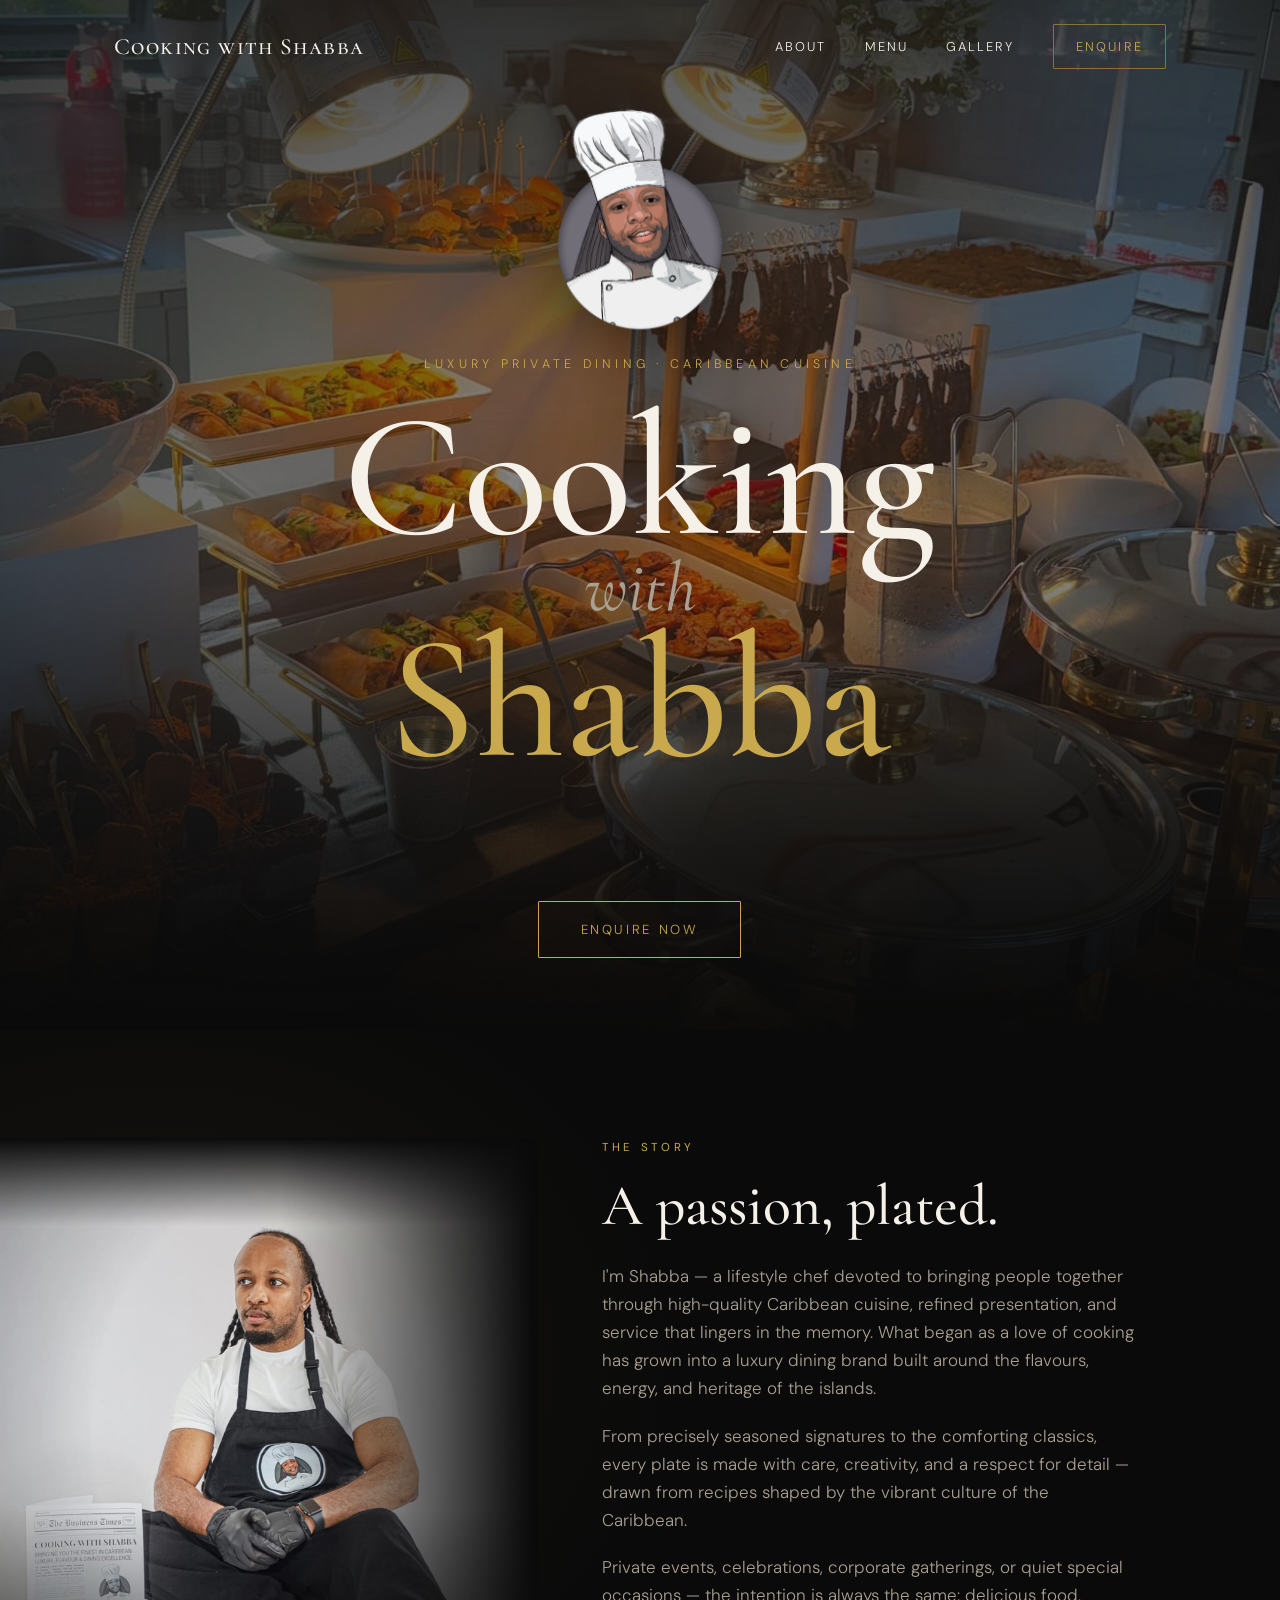
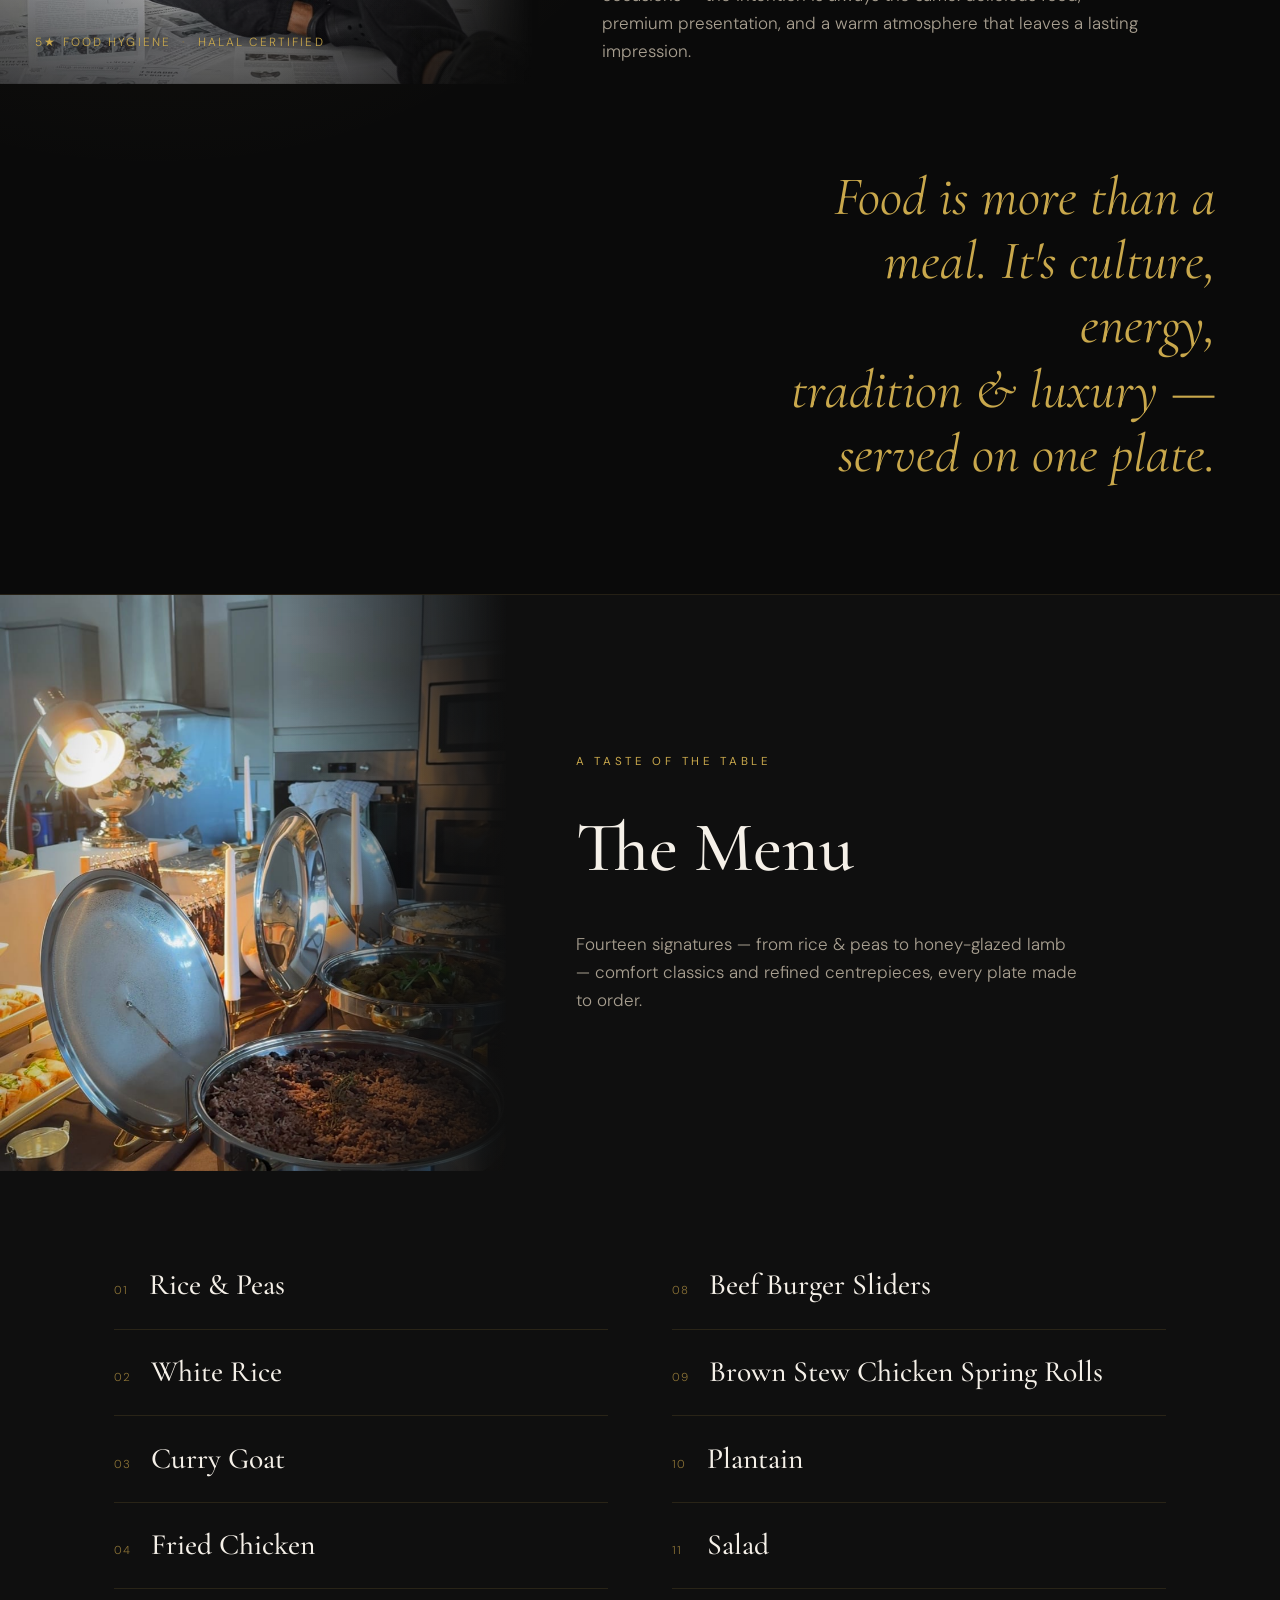
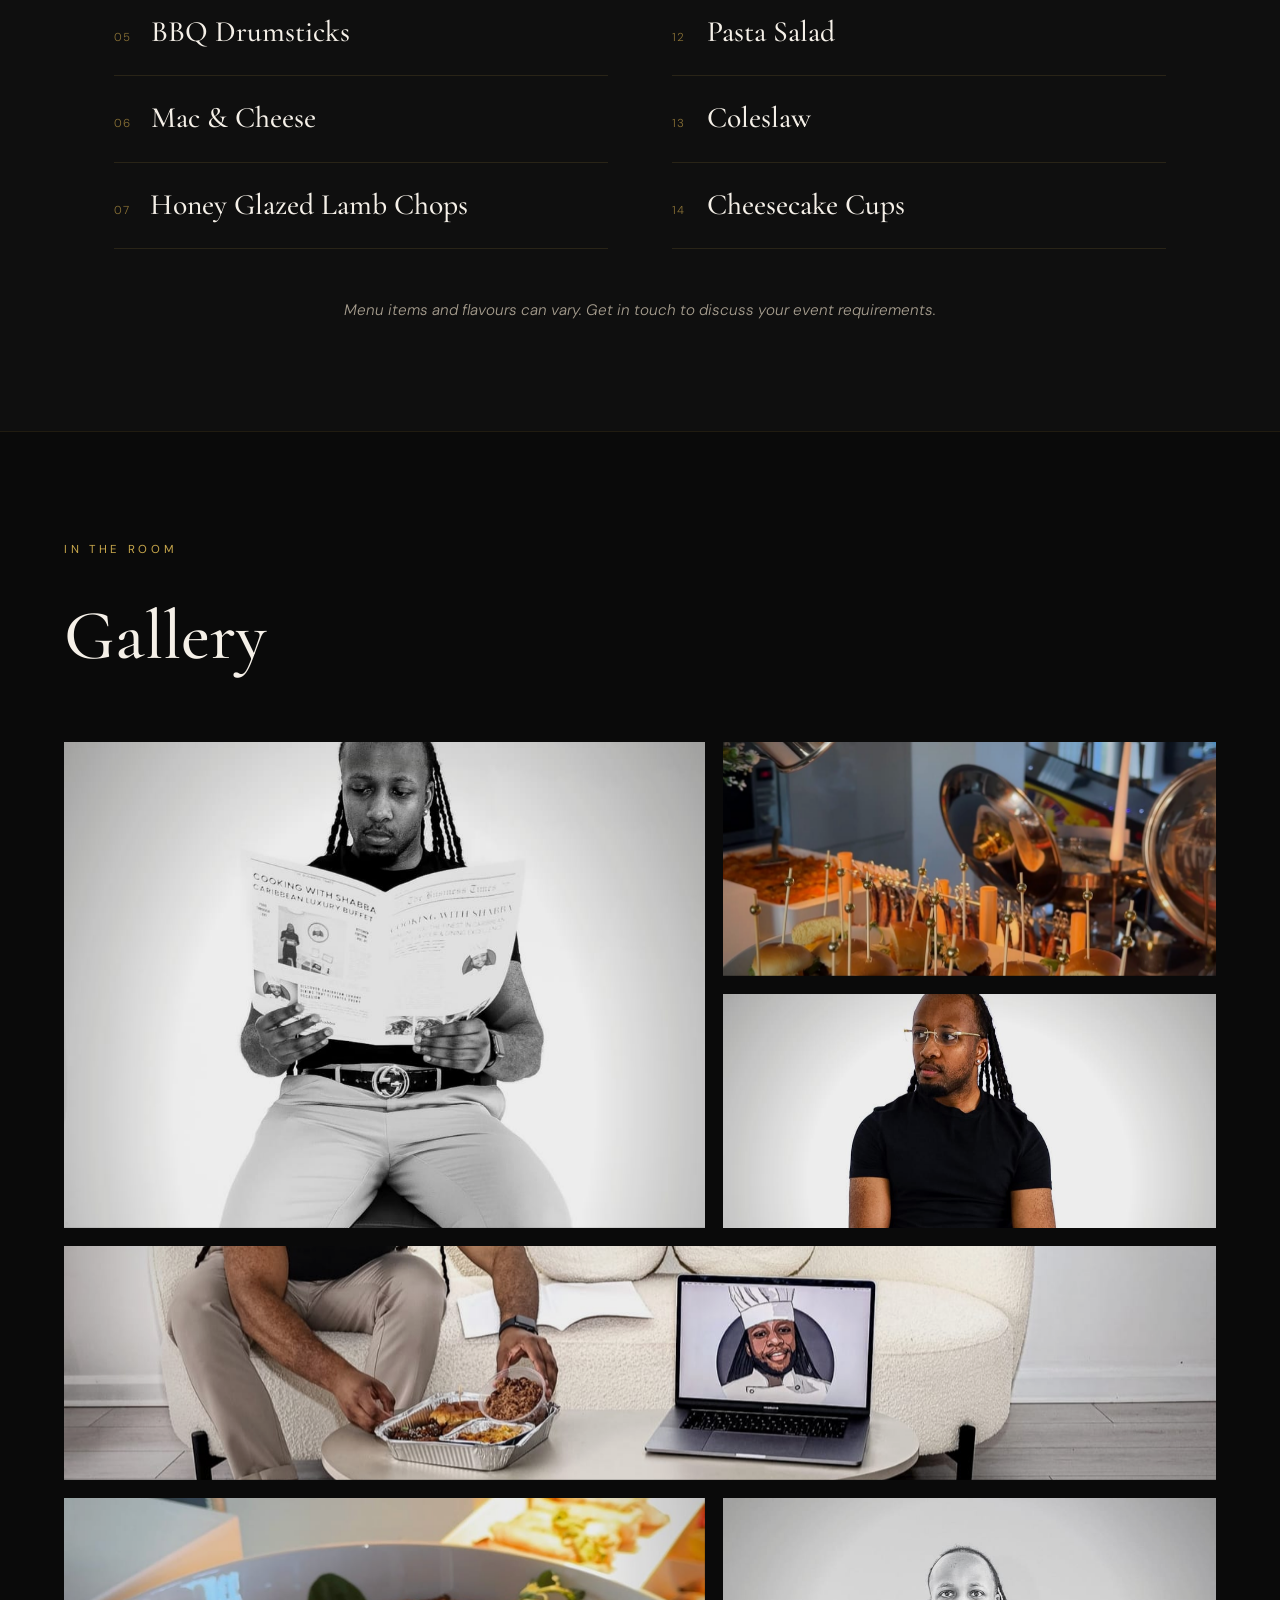
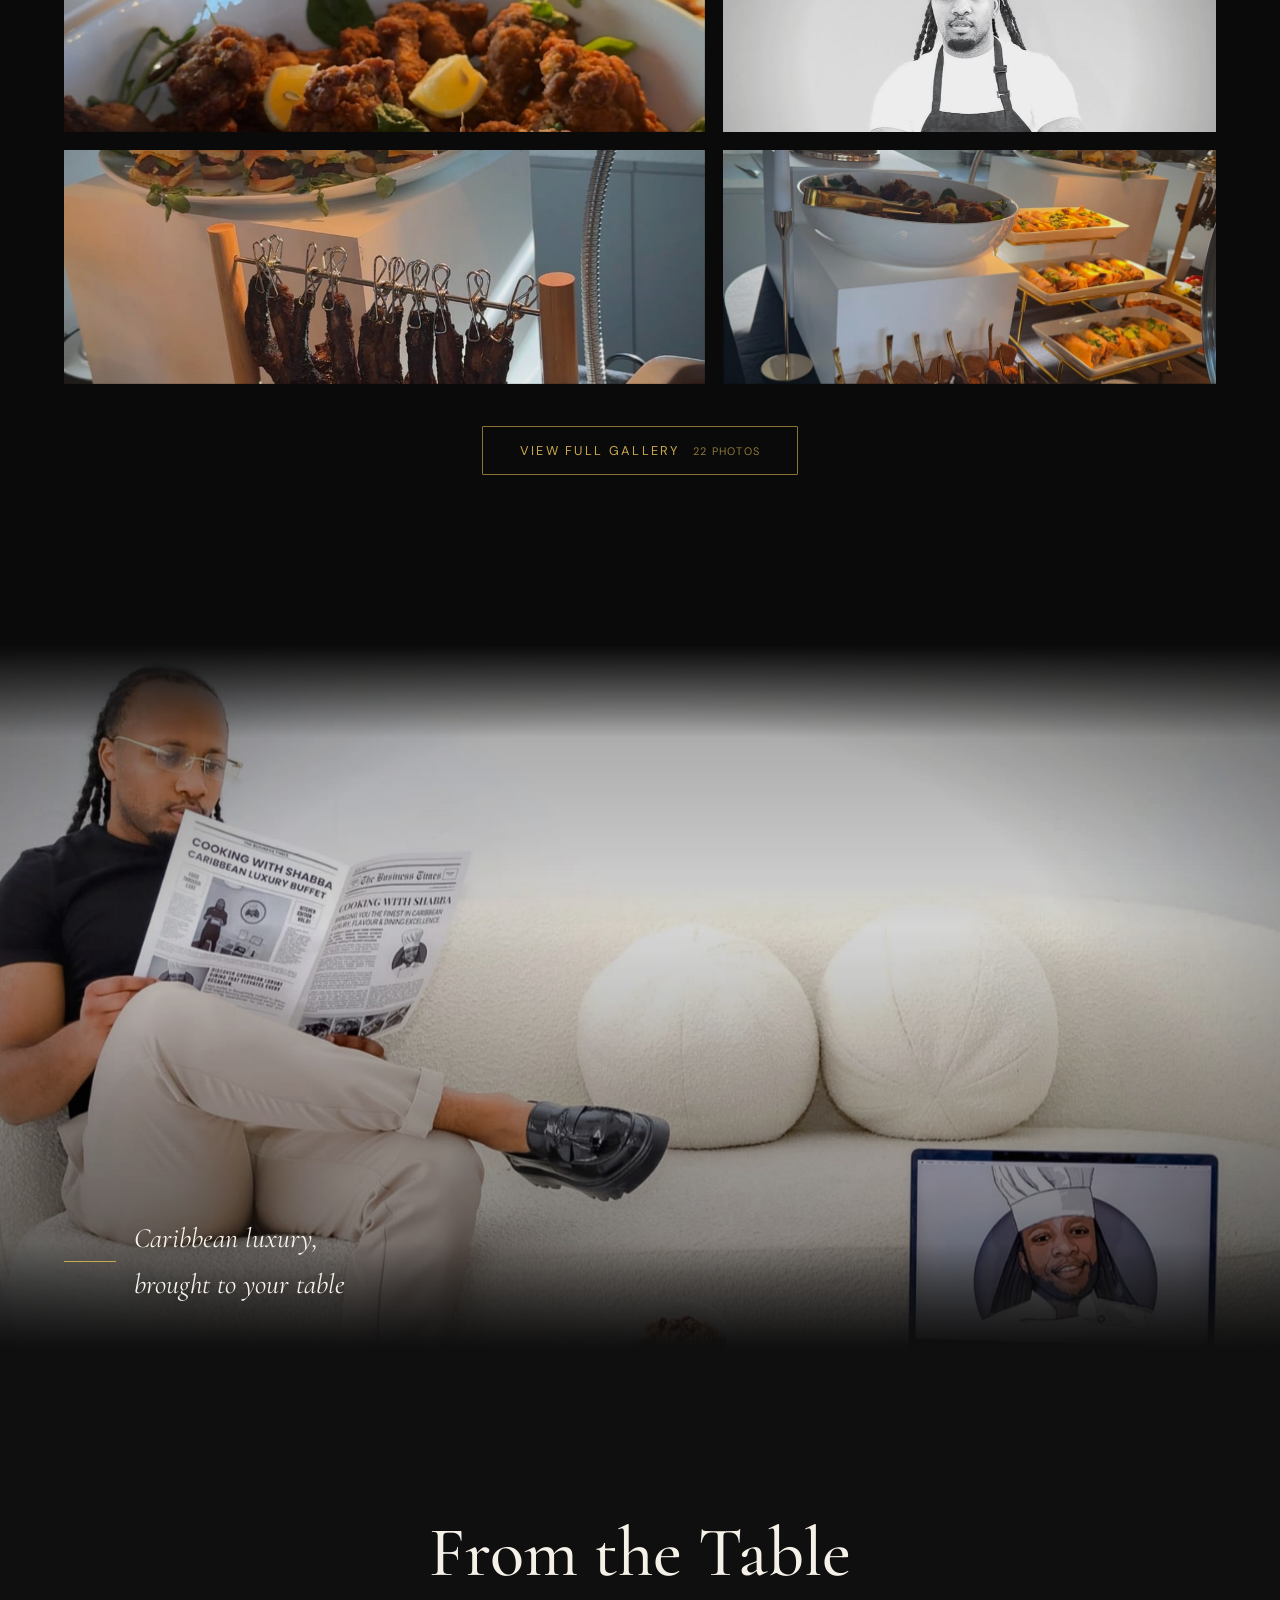
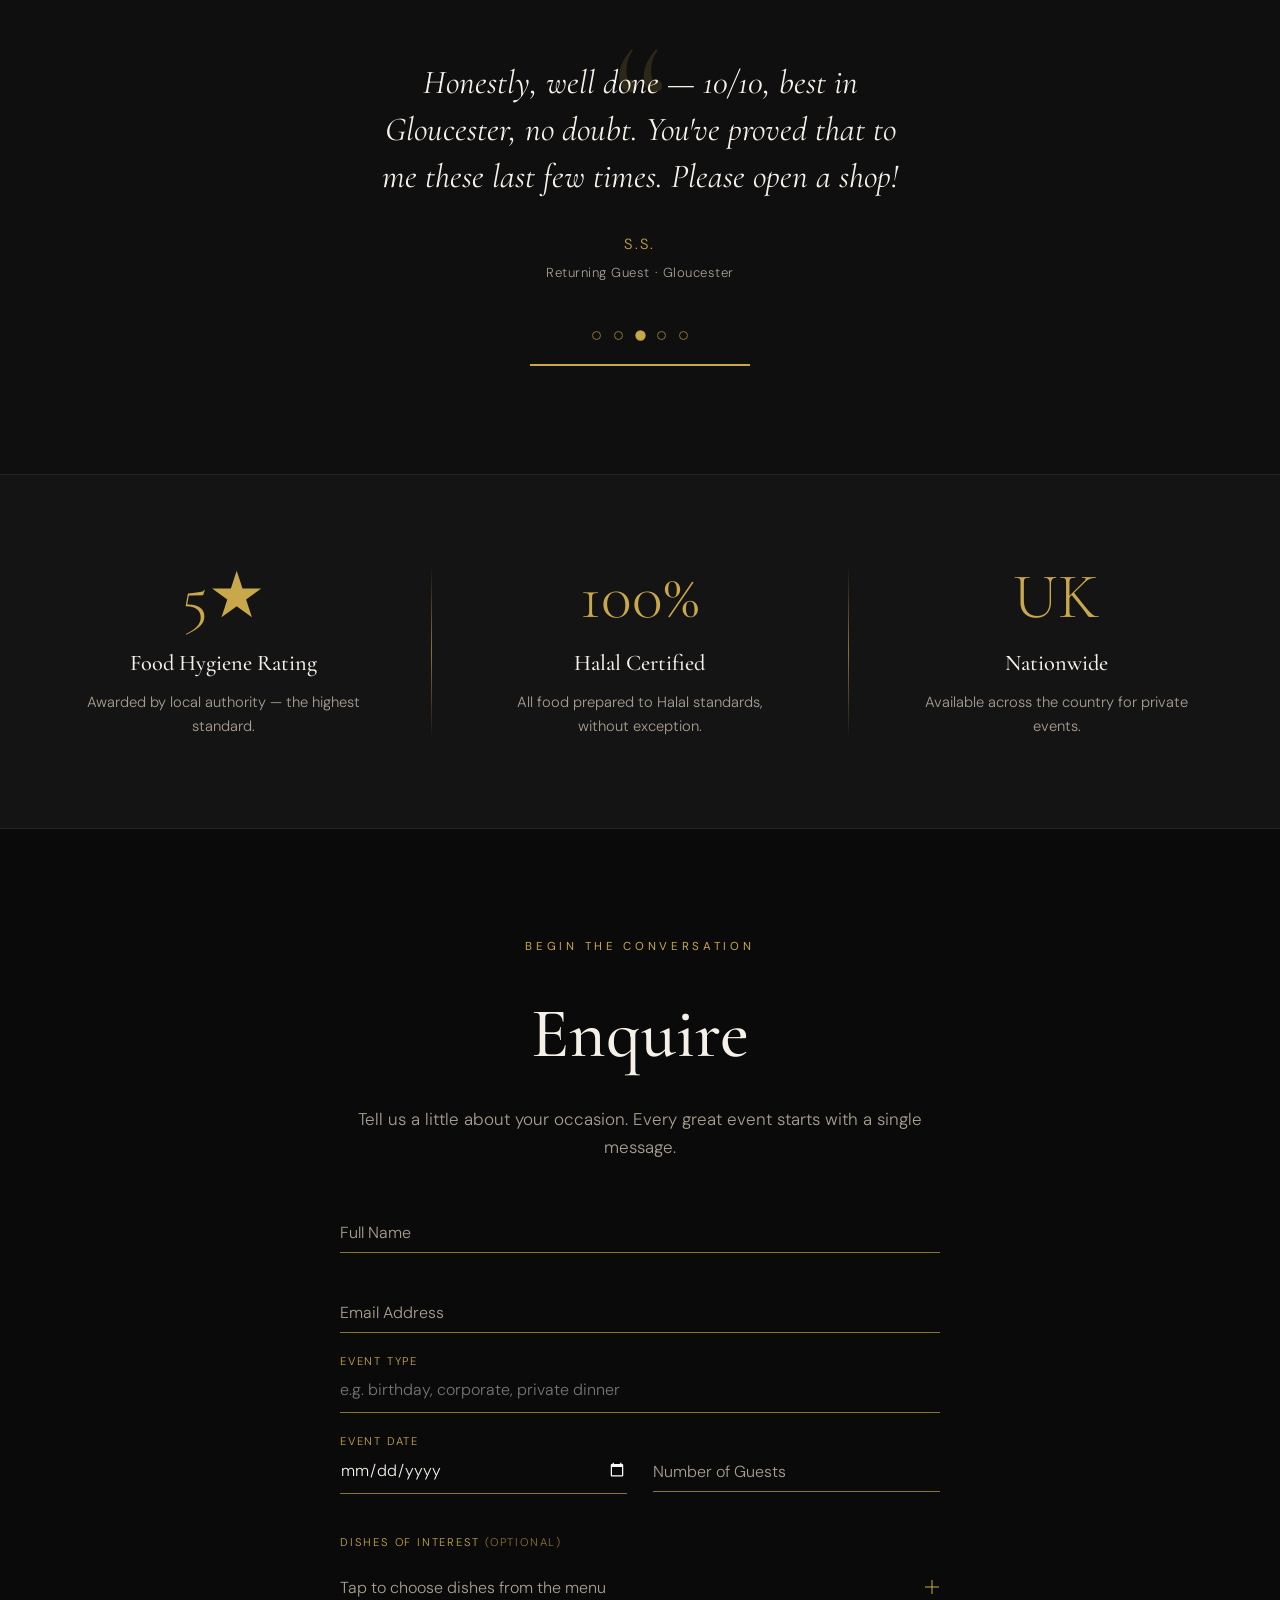
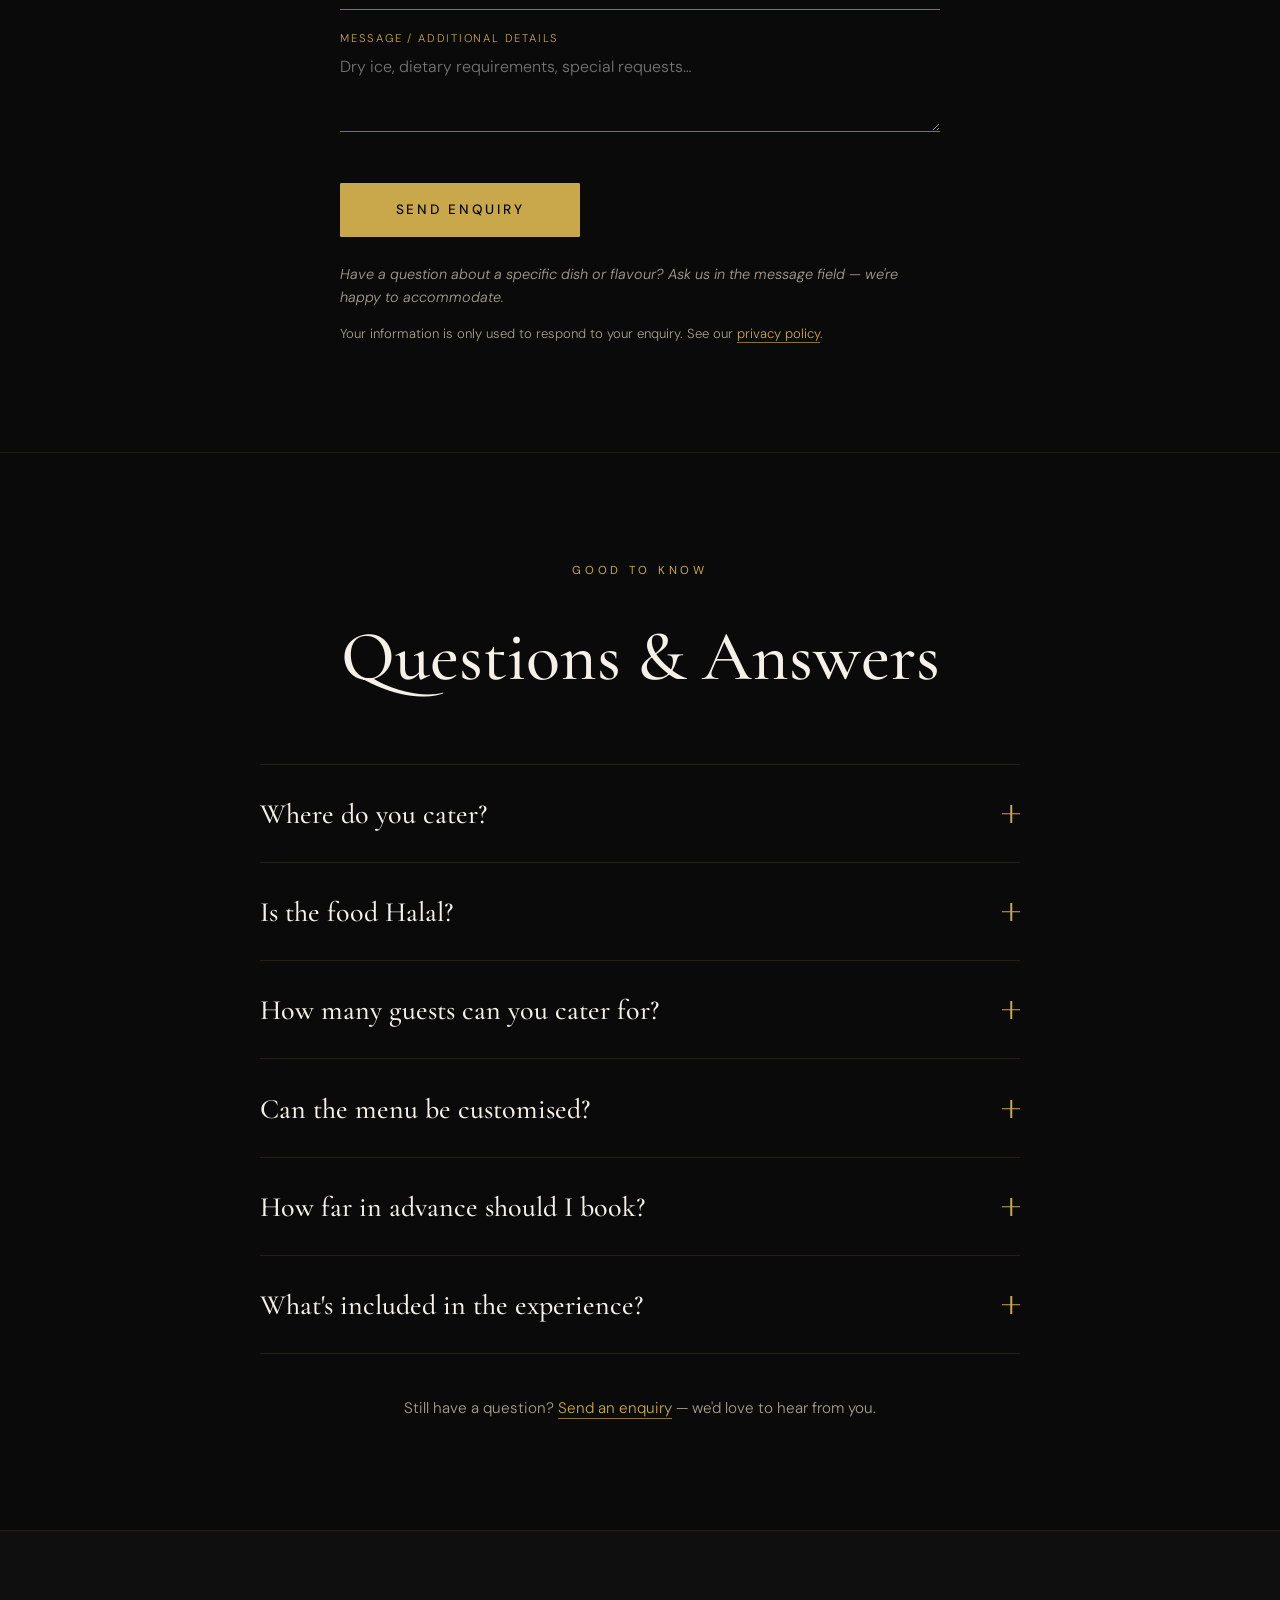
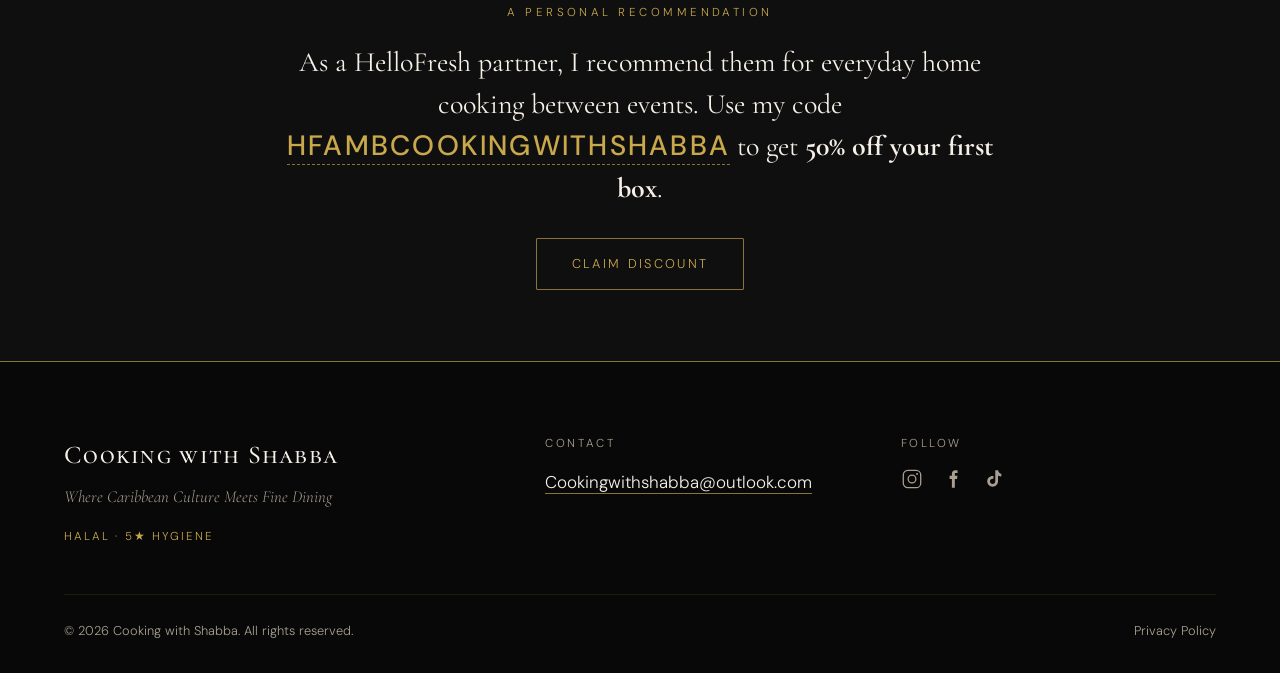
==== commit 7d773b44: "SEO pass: logo social card, fuller meta, structured data, manifest - og:image / twitter:image is now" ====
--- a/index.html
+++ b/index.html
@@ -6,22 +6,39 @@
 
   <title>Cooking with Shabba | Luxury Private Dining | Caribbean Cuisine | UK</title>
   <meta name="description" content="Cooking with Shabba offers luxury private dining buffet experiences across the UK. Caribbean cuisine, premium presentation, and unforgettable events. Enquire now." />
-  <link rel="canonical" href="https://cookingwithshabba.co.uk" />
+  <link rel="canonical" href="https://cookingwithshabba.co.uk/" />
+  <meta name="robots" content="index, follow, max-image-preview:large" />
+  <meta name="author" content="Cooking with Shabba" />
+
+  <!-- Local SEO -->
+  <meta name="geo.region" content="GB-GLS" />
+  <meta name="geo.placename" content="Gloucester, England" />
 
   <!-- Favicons & touch icons -->
   <link rel="icon" type="image/png" sizes="32x32" href="/assets/images/favicon-32x32.png" />
   <link rel="icon" type="image/png" sizes="16x16" href="/assets/images/favicon-16x16.png" />
   <link rel="apple-touch-icon" sizes="180x180" href="/assets/images/apple-touch-icon.png" />
   <link rel="manifest" href="/site.webmanifest" />
-  <meta name="theme-color" content="#14110E" />
+  <meta name="theme-color" content="#0A0A0A" />
 
   <!-- Open Graph -->
   <meta property="og:type" content="website" />
+  <meta property="og:site_name" content="Cooking with Shabba" />
+  <meta property="og:locale" content="en_GB" />
   <meta property="og:title" content="Cooking with Shabba | Luxury Private Dining" />
   <meta property="og:description" content="Caribbean cuisine. Premium presentation. Unforgettable events." />
-  <meta property="og:image" content="/assets/og-image.jpg" />
-  <meta property="og:url" content="https://cookingwithshabba.co.uk" />
+  <meta property="og:image" content="https://cookingwithshabba.co.uk/assets/images/og-image.jpg?v=2" />
+  <meta property="og:image:width" content="1200" />
+  <meta property="og:image:height" content="630" />
+  <meta property="og:image:alt" content="Cooking with Shabba — chef-medallion logo" />
+  <meta property="og:url" content="https://cookingwithshabba.co.uk/" />
+
+  <!-- Twitter / X -->
   <meta name="twitter:card" content="summary_large_image" />
+  <meta name="twitter:title" content="Cooking with Shabba | Luxury Private Dining" />
+  <meta name="twitter:description" content="Caribbean cuisine. Premium presentation. Unforgettable events." />
+  <meta name="twitter:image" content="https://cookingwithshabba.co.uk/assets/images/og-image.jpg?v=2" />
+  <meta name="twitter:image:alt" content="Cooking with Shabba — chef-medallion logo" />
 
   <!-- Fonts -->
   <link rel="preconnect" href="https://fonts.googleapis.com" />
@@ -34,37 +51,55 @@
   <script type="application/ld+json">
   {
     "@context": "https://schema.org",
-    "@type": "FoodEstablishment",
-    "@id": "https://cookingwithshabba.co.uk/#business",
-    "name": "Cooking with Shabba",
-    "description": "Luxury private dining and Caribbean cuisine across the UK. Premium presentation and unforgettable events.",
-    "url": "https://cookingwithshabba.co.uk",
-    "image": "https://cookingwithshabba.co.uk/assets/og-image.jpg",
-    "email": "Cookingwithshabba@outlook.com",
-    "servesCuisine": "Caribbean",
-    "priceRange": "£££",
-    "address": {
-      "@type": "PostalAddress",
-      "addressLocality": "Gloucester",
-      "addressRegion": "England",
-      "addressCountry": "GB"
-    },
-    "areaServed": {
-      "@type": "Country",
-      "name": "United Kingdom"
-    },
-    "makesOffer": {
-      "@type": "Offer",
-      "itemOffered": {
-        "@type": "Service",
-        "name": "Private Dining & Event Catering",
-        "serviceType": "Caribbean private dining"
+    "@graph": [
+      {
+        "@type": "FoodEstablishment",
+        "@id": "https://cookingwithshabba.co.uk/#business",
+        "name": "Cooking with Shabba",
+        "description": "Luxury private dining and Caribbean cuisine across the UK. Premium presentation and unforgettable events.",
+        "url": "https://cookingwithshabba.co.uk/",
+        "image": "https://cookingwithshabba.co.uk/assets/images/og-image.jpg?v=2",
+        "logo": "https://cookingwithshabba.co.uk/assets/images/logo.png",
+        "email": "Cookingwithshabba@outlook.com",
+        "servesCuisine": "Caribbean",
+        "priceRange": "£££",
+        "address": {
+          "@type": "PostalAddress",
+          "addressLocality": "Gloucester",
+          "addressRegion": "England",
+          "addressCountry": "GB"
+        },
+        "geo": {
+          "@type": "GeoCoordinates",
+          "latitude": 51.8642,
+          "longitude": -2.2382
+        },
+        "areaServed": {
+          "@type": "Country",
+          "name": "United Kingdom"
+        },
+        "makesOffer": {
+          "@type": "Offer",
+          "itemOffered": {
+            "@type": "Service",
+            "name": "Private Dining & Event Catering",
+            "serviceType": "Caribbean private dining"
+          }
+        },
+        "sameAs": [
+          "https://www.instagram.com/cookingwithshabba",
+          "https://www.facebook.com/share/166CYkotxp/?mibextid=wwXIfr",
+          "https://www.tiktok.com/@cookingwithshabba"
+        ]
+      },
+      {
+        "@type": "WebSite",
+        "@id": "https://cookingwithshabba.co.uk/#website",
+        "url": "https://cookingwithshabba.co.uk/",
+        "name": "Cooking with Shabba",
+        "inLanguage": "en-GB",
+        "publisher": { "@id": "https://cookingwithshabba.co.uk/#business" }
       }
-    },
-    "sameAs": [
-      "https://www.instagram.com/cookingwithshabba",
-      "https://www.facebook.com/share/166CYkotxp/?mibextid=wwXIfr",
-      "https://www.tiktok.com/@cookingwithshabba"
     ]
   }
   </script>
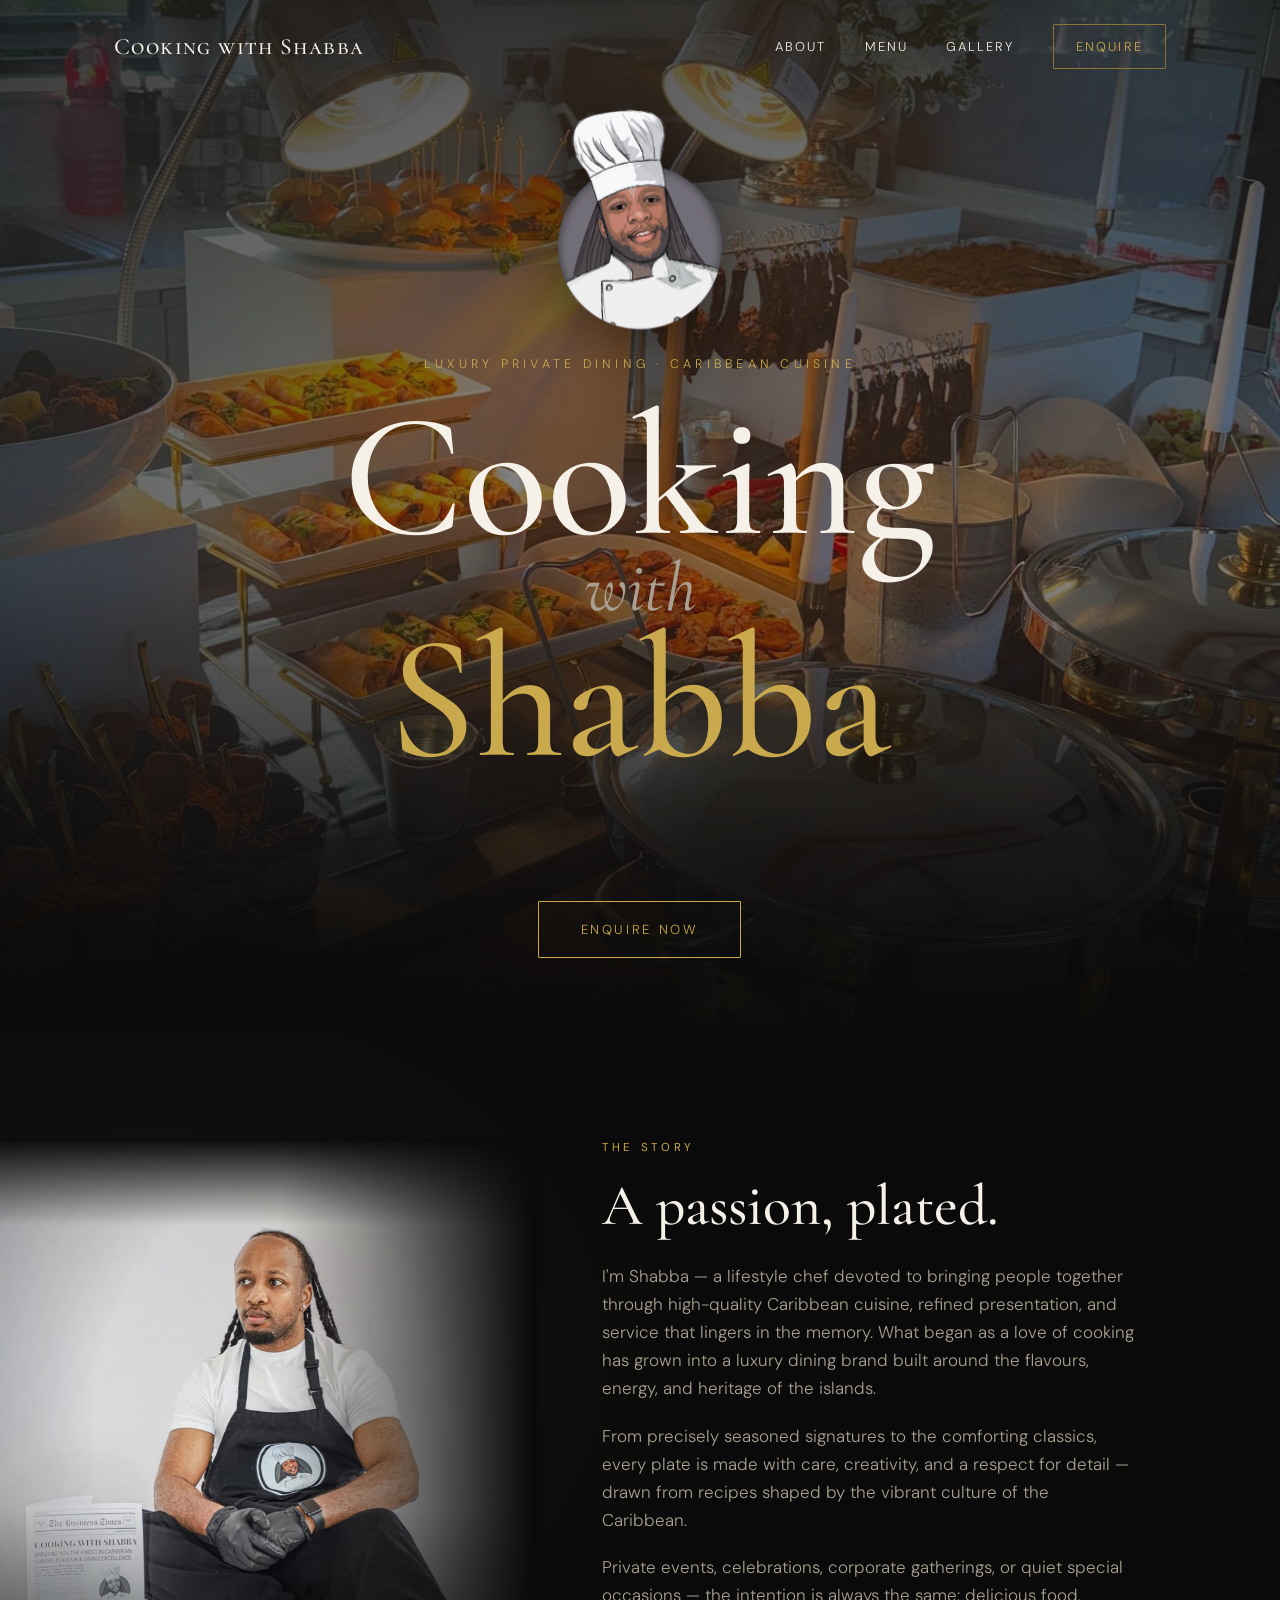
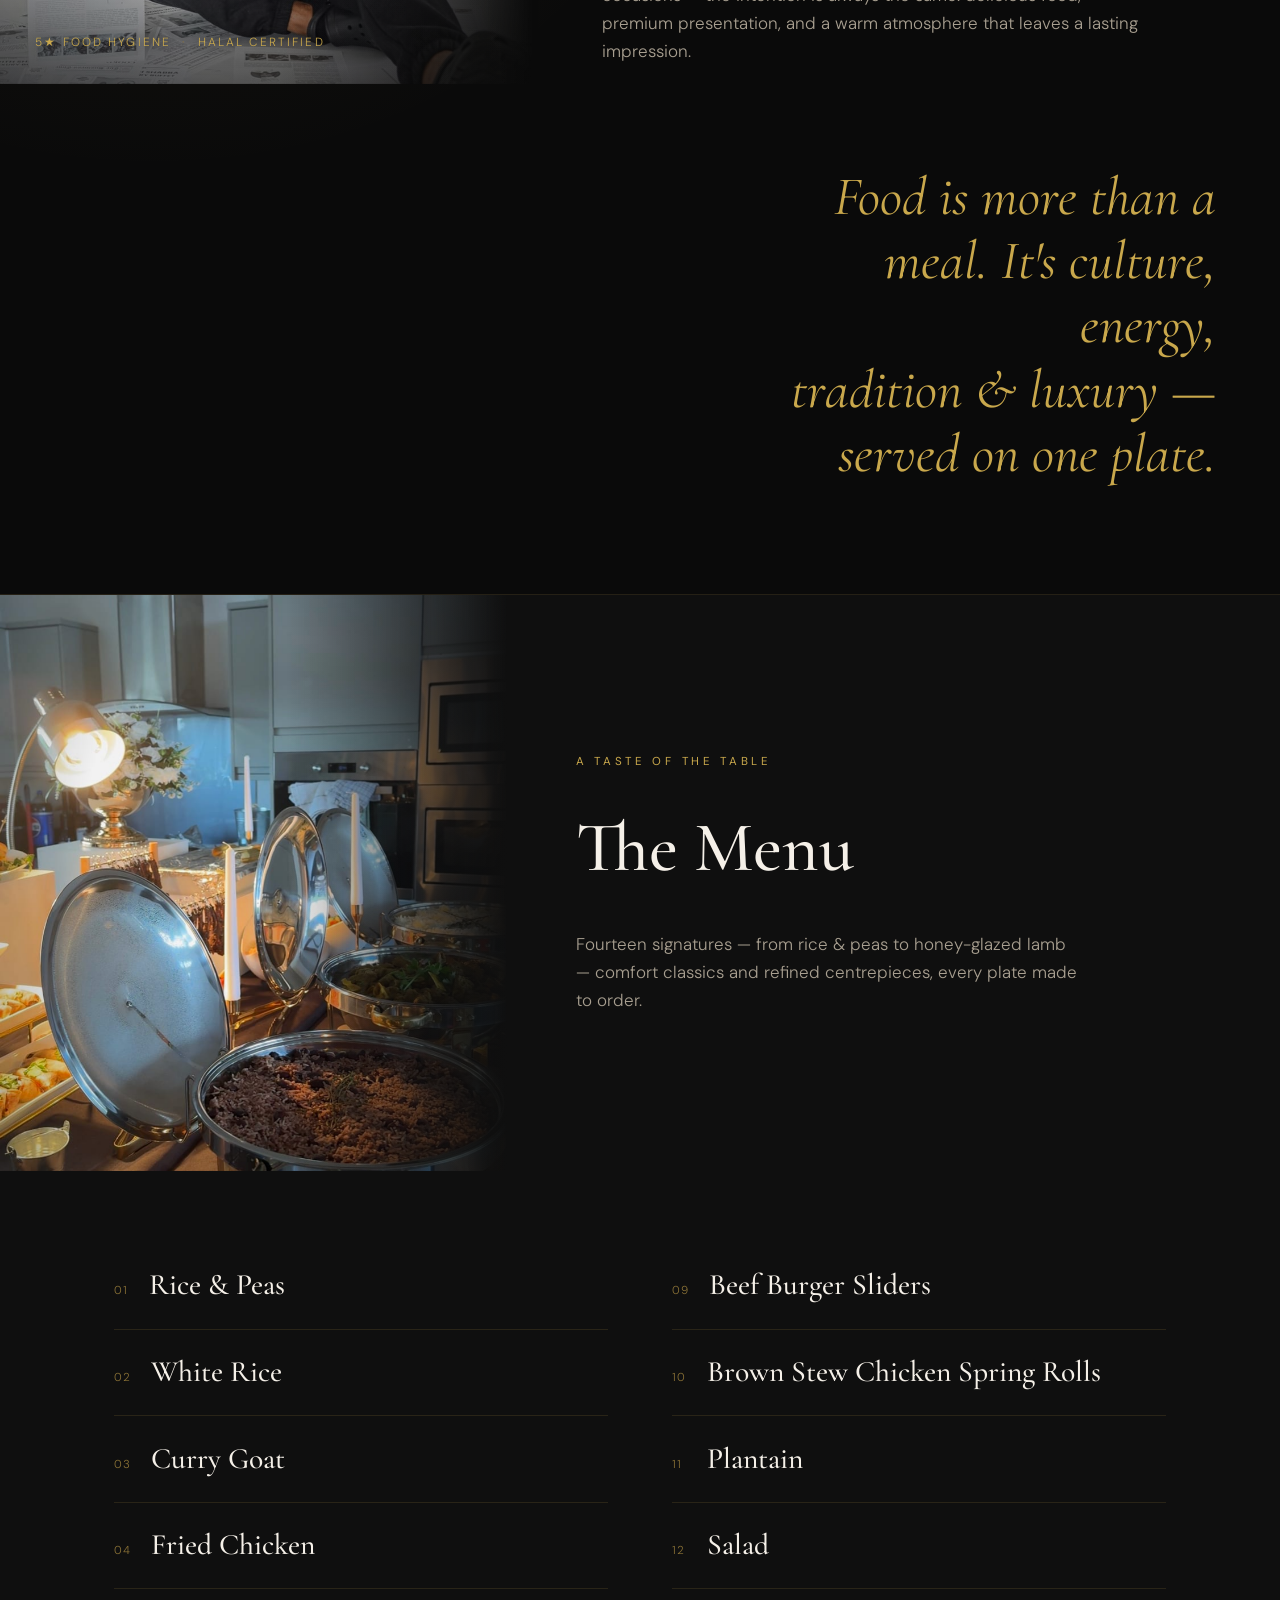
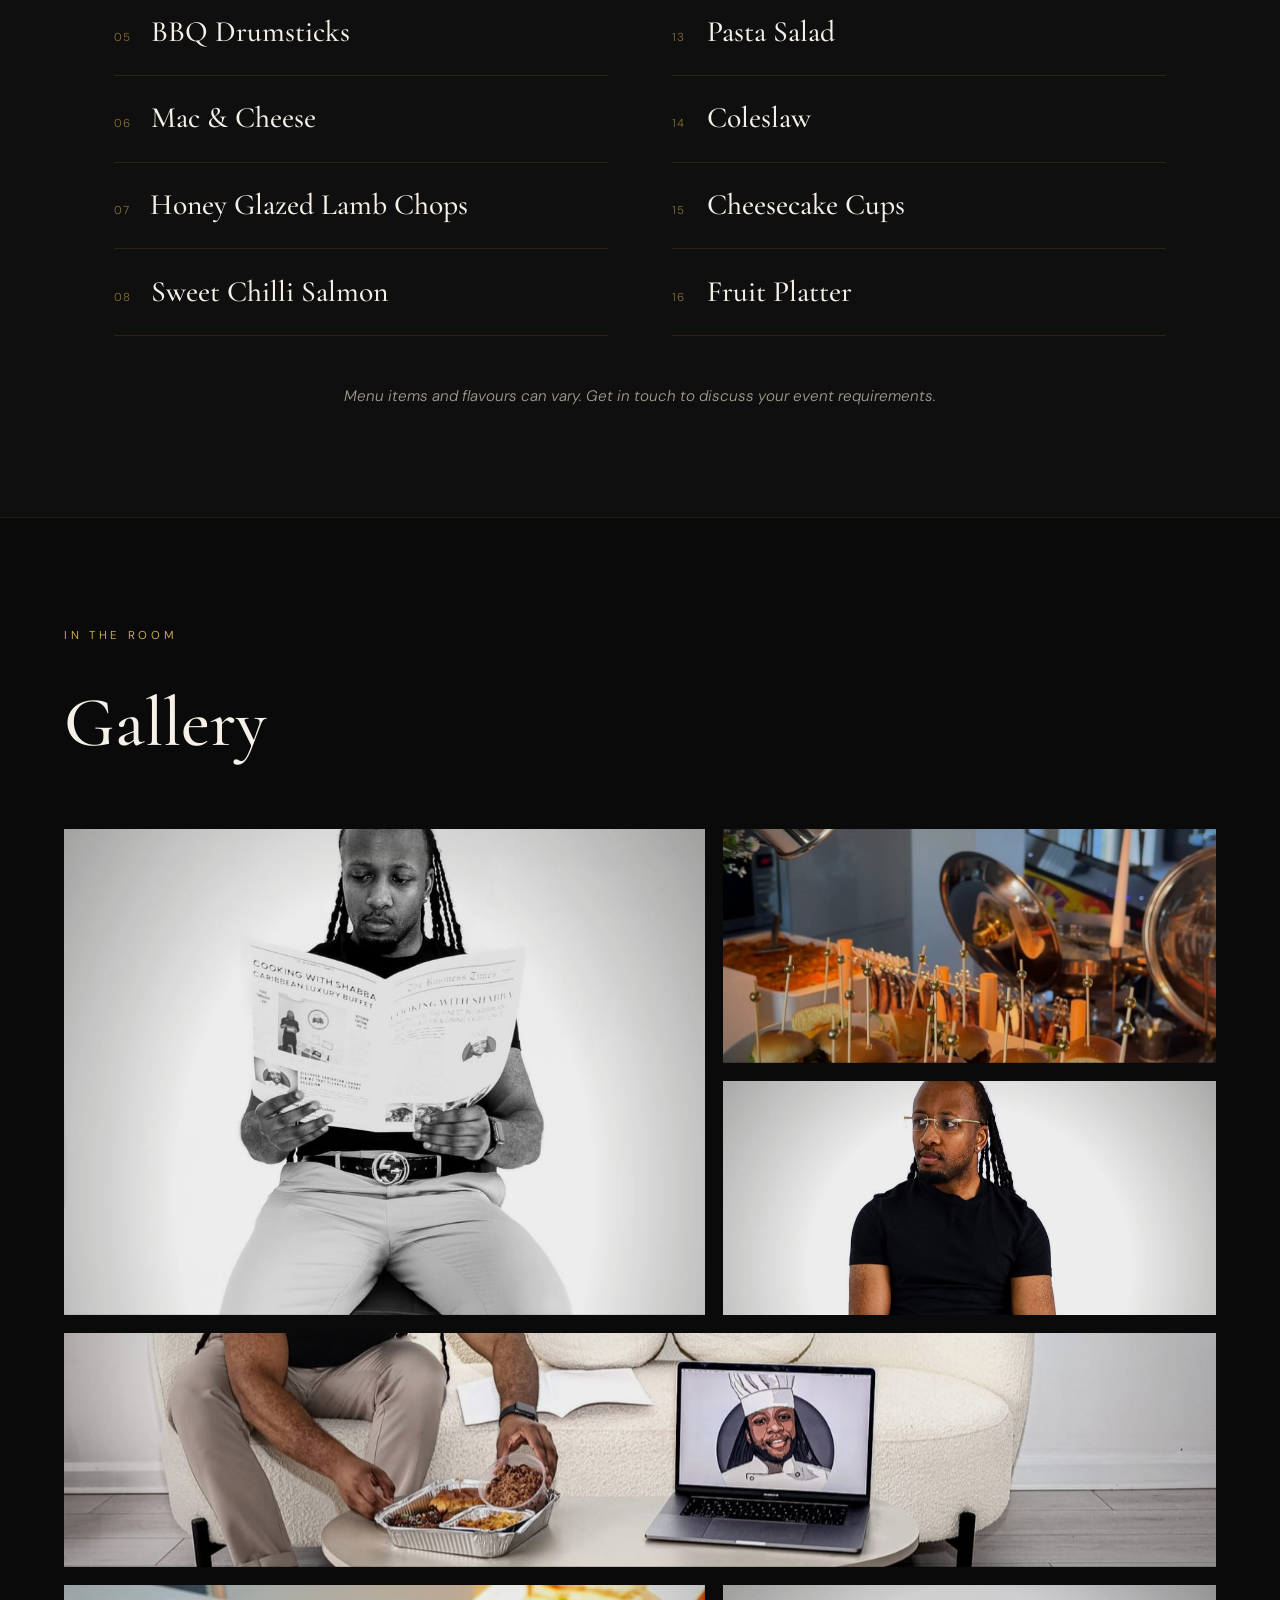
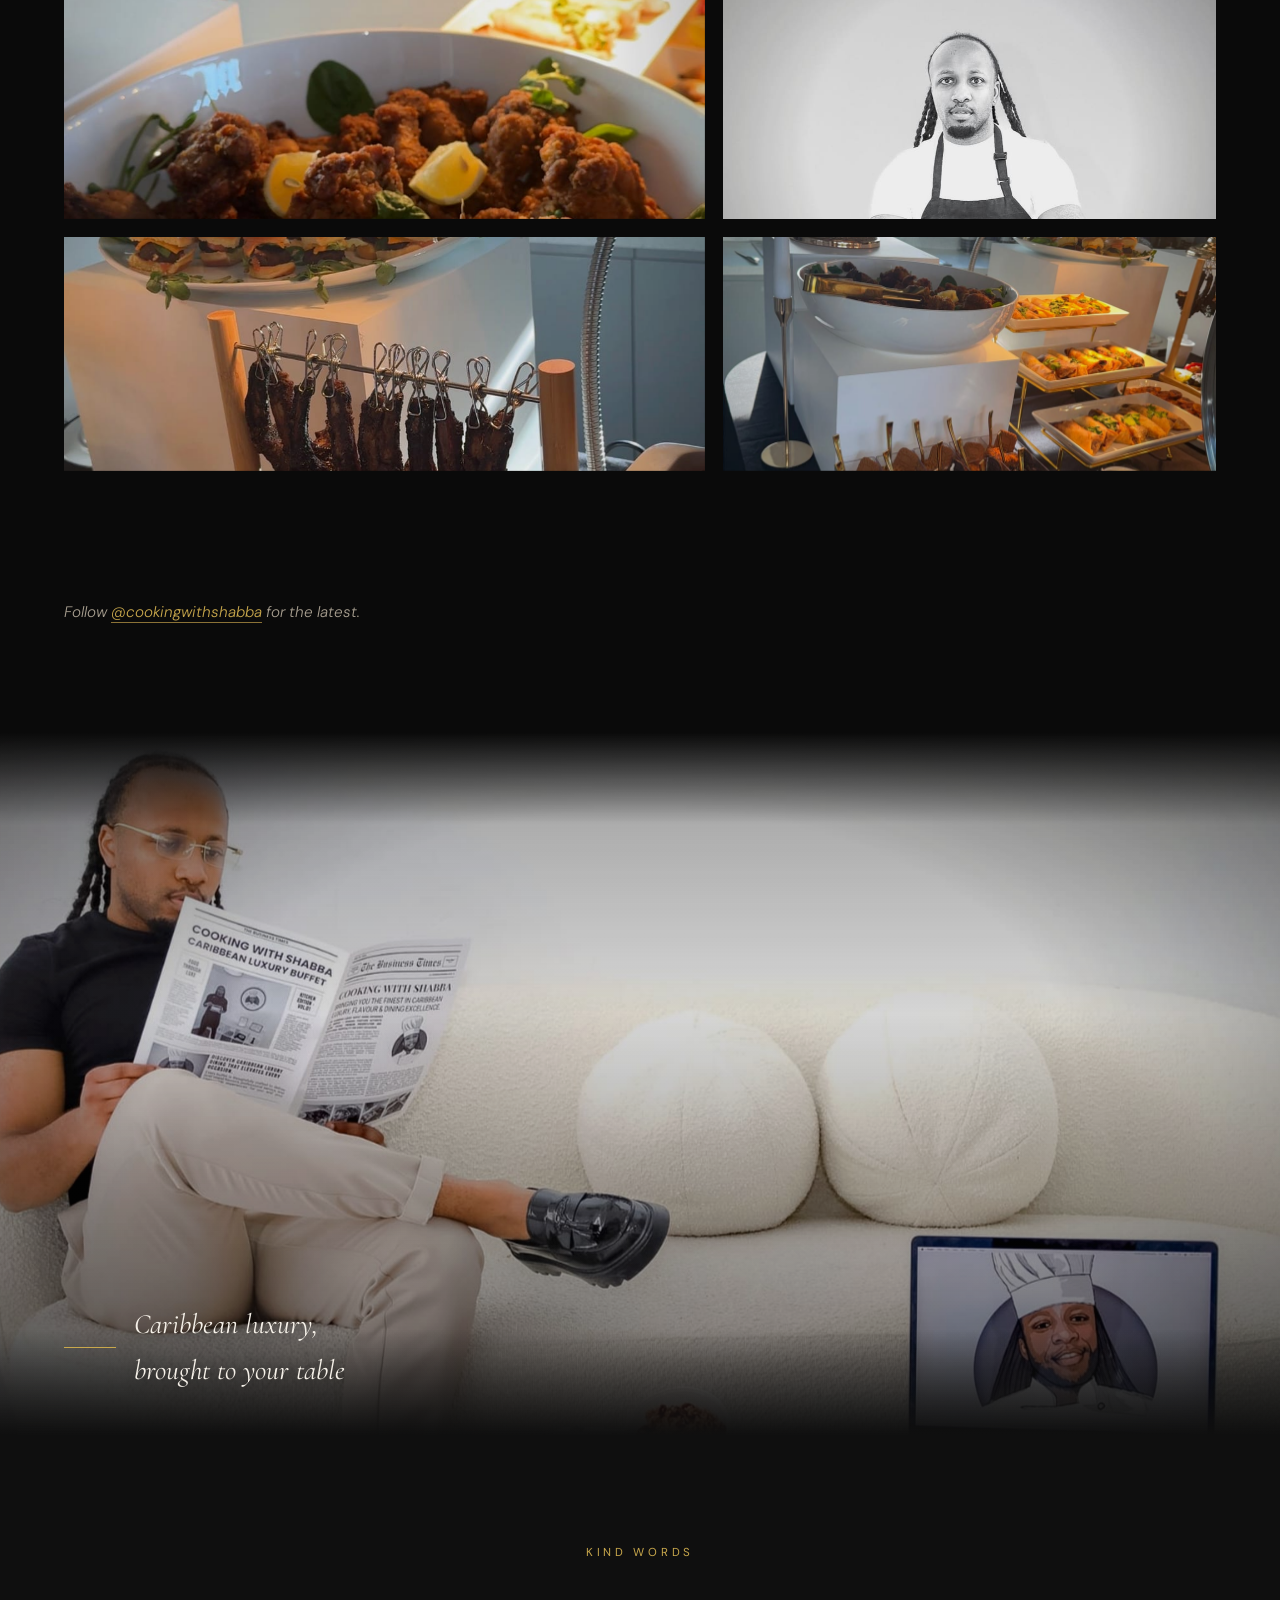
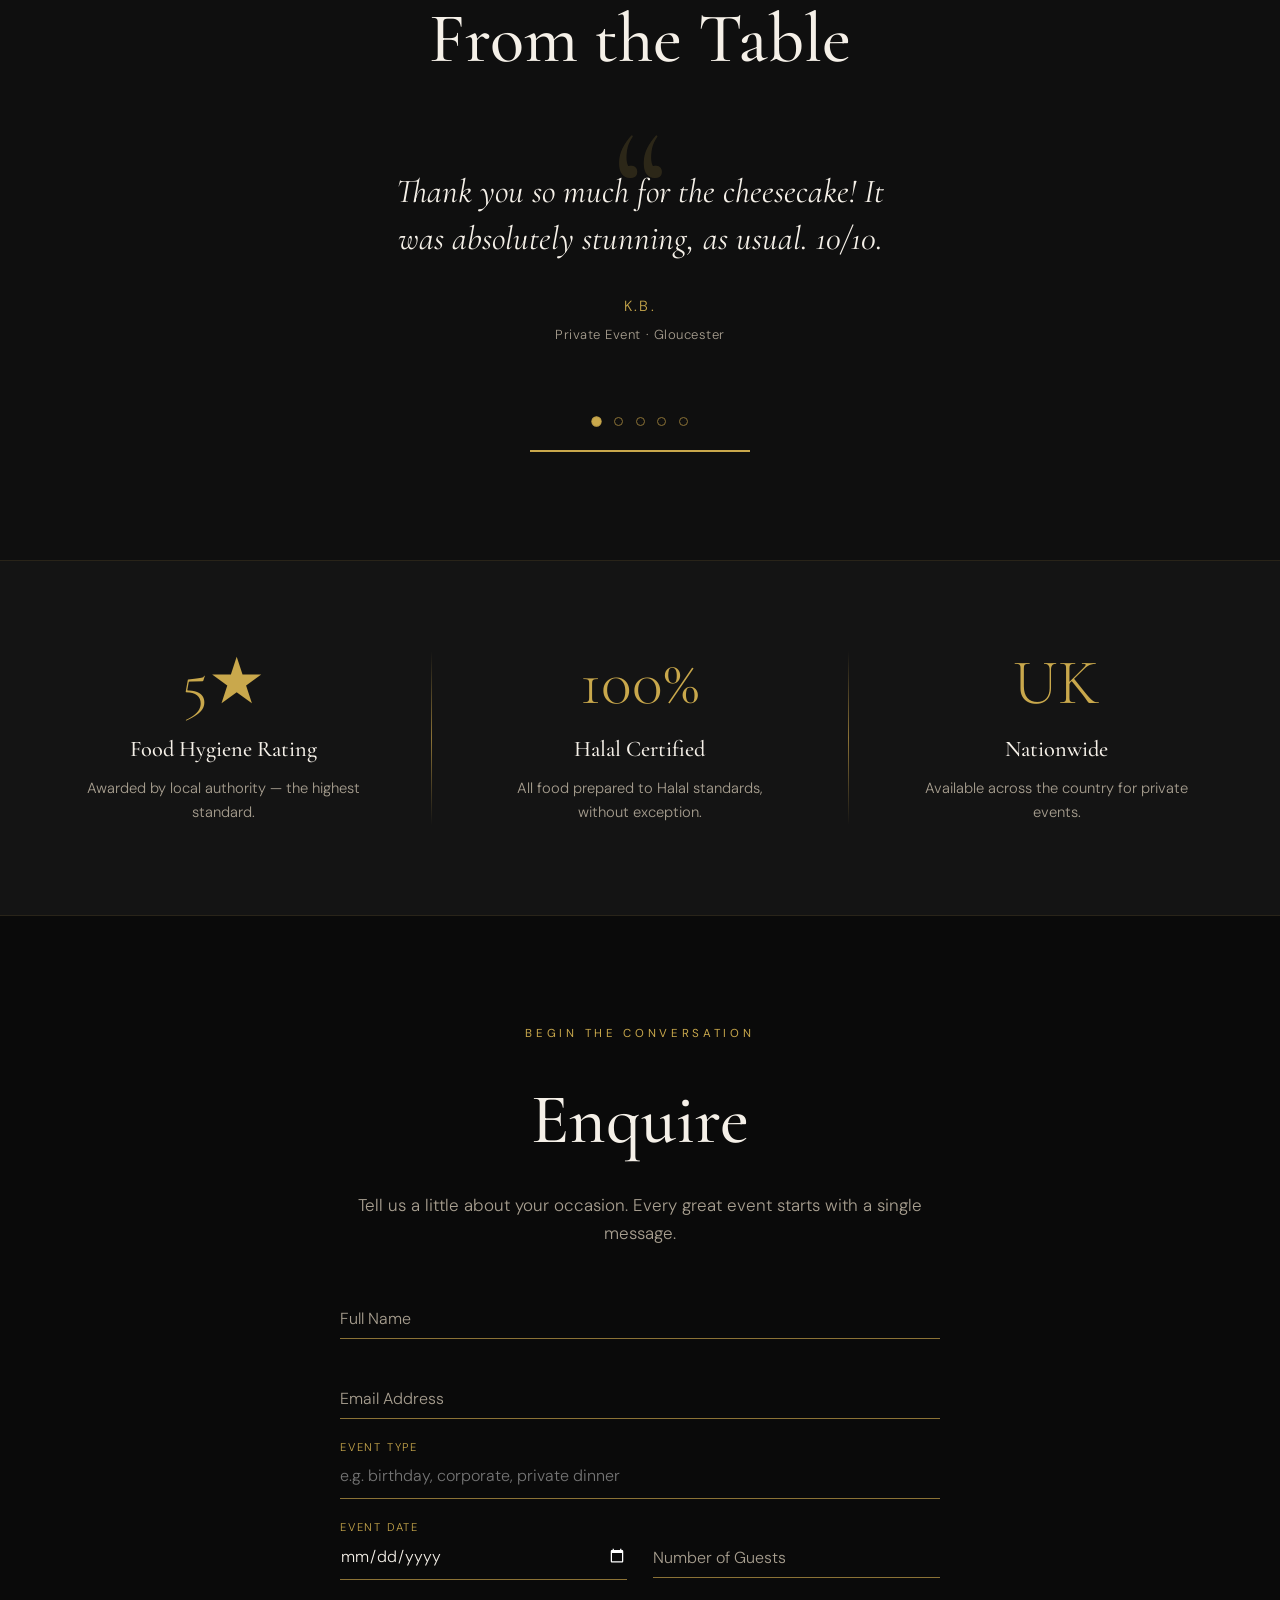
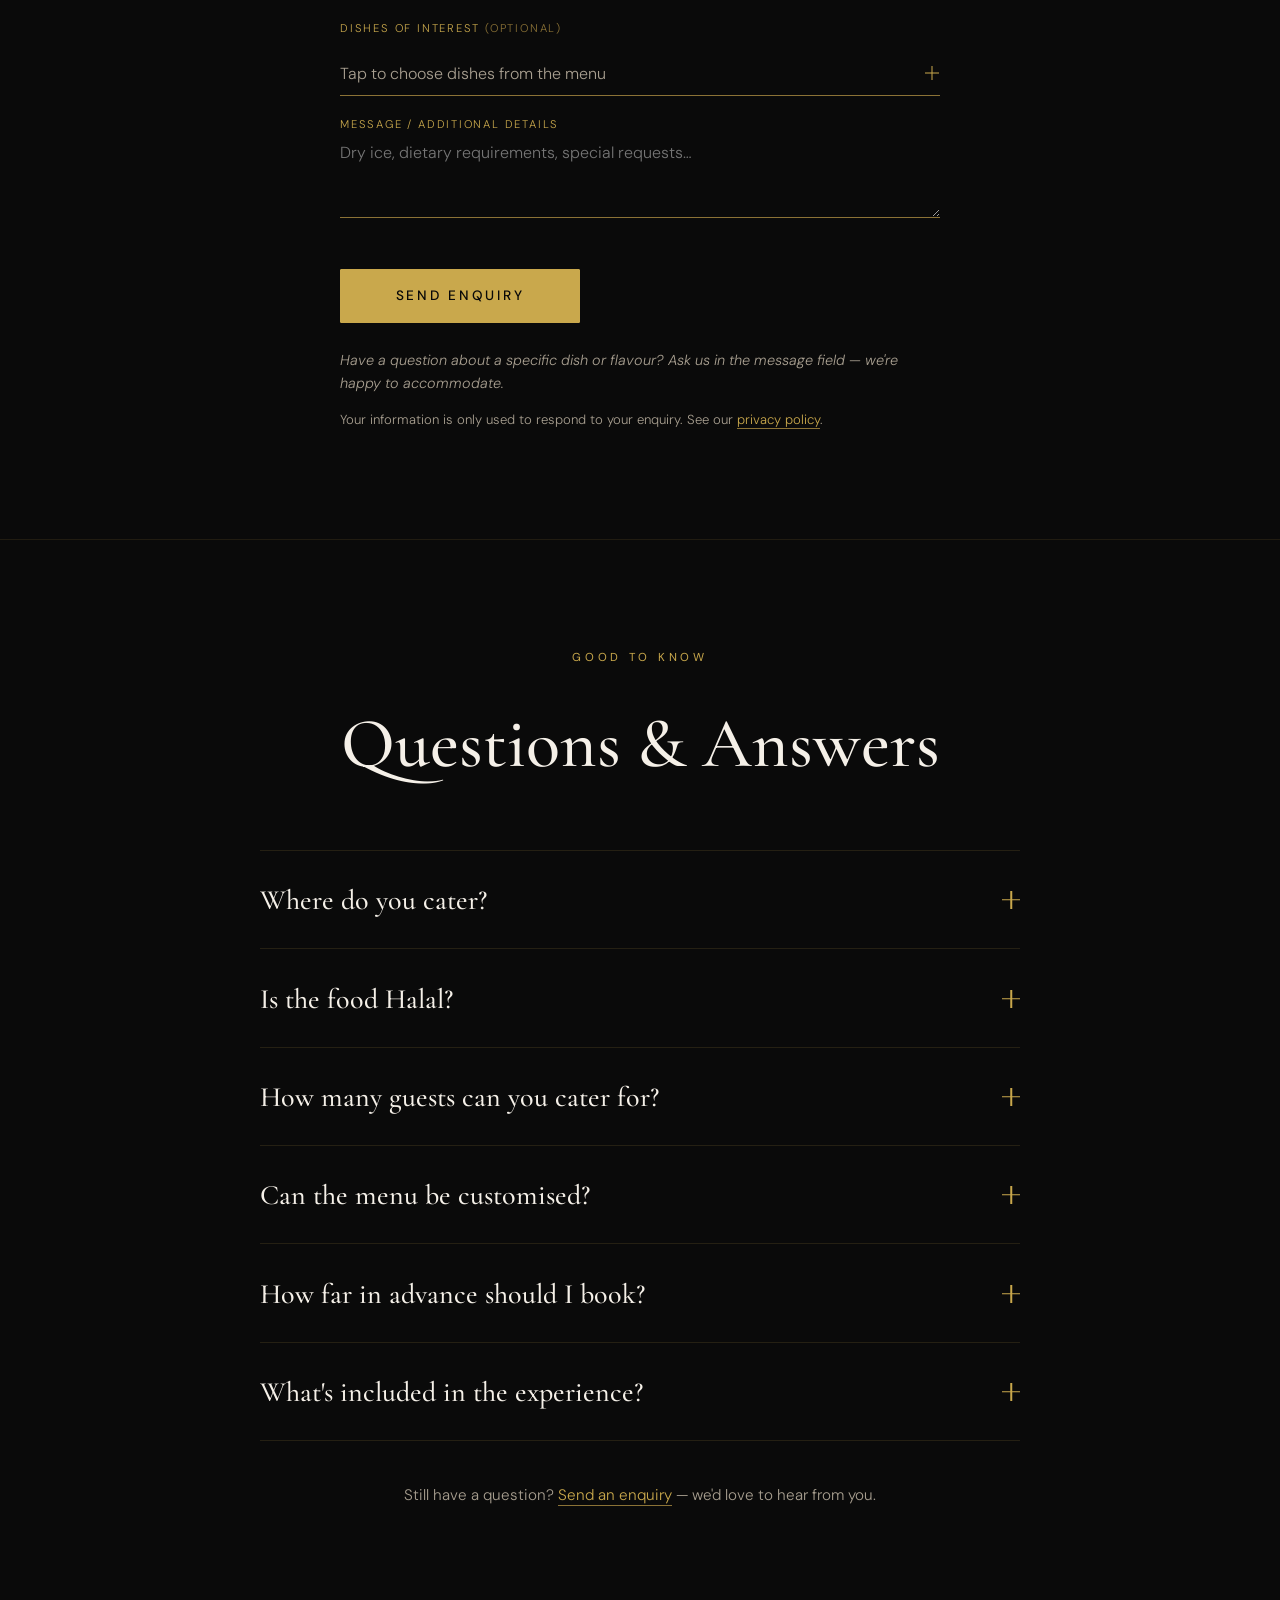
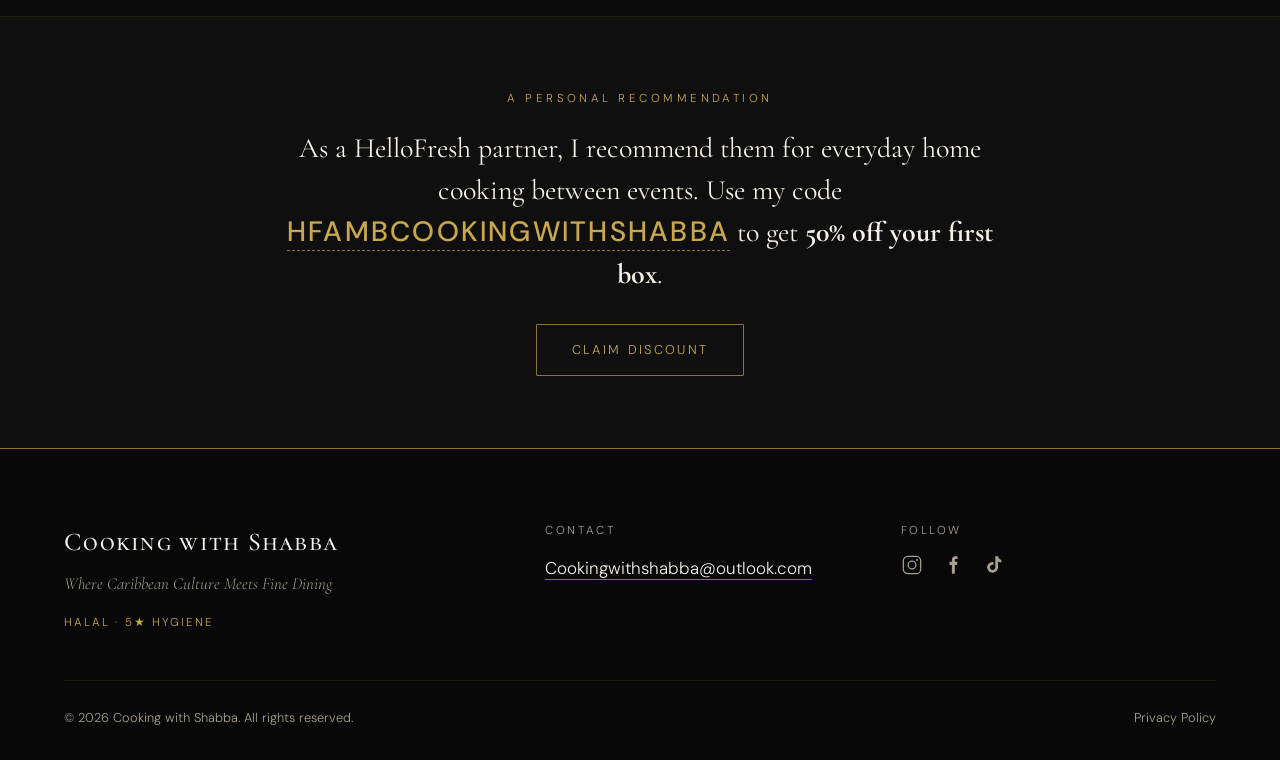
==== commit 31cf0b8c: "Add Sweet Chilli Salmon & Fruit Platter to menu (14 → 16) Menu now lists 16 dishes, renumbered and r" ====
--- a/index.html
+++ b/index.html
@@ -214,16 +214,18 @@
           <li class="menu__item"><span class="menu__no">05</span><span class="menu__name">BBQ Drumsticks</span></li>
           <li class="menu__item"><span class="menu__no">06</span><span class="menu__name">Mac &amp; Cheese</span></li>
           <li class="menu__item"><span class="menu__no">07</span><span class="menu__name">Honey Glazed Lamb Chops</span></li>
+          <li class="menu__item"><span class="menu__no">08</span><span class="menu__name">Sweet Chilli Salmon</span></li>
         </ol>
 
-        <ol class="menu__list reveal" start="8">
-          <li class="menu__item"><span class="menu__no">08</span><span class="menu__name">Beef Burger Sliders</span></li>
-          <li class="menu__item"><span class="menu__no">09</span><span class="menu__name">Brown Stew Chicken Spring Rolls</span></li>
-          <li class="menu__item"><span class="menu__no">10</span><span class="menu__name">Plantain</span></li>
-          <li class="menu__item"><span class="menu__no">11</span><span class="menu__name">Salad</span></li>
-          <li class="menu__item"><span class="menu__no">12</span><span class="menu__name">Pasta Salad</span></li>
-          <li class="menu__item"><span class="menu__no">13</span><span class="menu__name">Coleslaw</span></li>
-          <li class="menu__item"><span class="menu__no">14</span><span class="menu__name">Cheesecake Cups</span></li>
+        <ol class="menu__list reveal" start="9">
+          <li class="menu__item"><span class="menu__no">09</span><span class="menu__name">Beef Burger Sliders</span></li>
+          <li class="menu__item"><span class="menu__no">10</span><span class="menu__name">Brown Stew Chicken Spring Rolls</span></li>
+          <li class="menu__item"><span class="menu__no">11</span><span class="menu__name">Plantain</span></li>
+          <li class="menu__item"><span class="menu__no">12</span><span class="menu__name">Salad</span></li>
+          <li class="menu__item"><span class="menu__no">13</span><span class="menu__name">Pasta Salad</span></li>
+          <li class="menu__item"><span class="menu__no">14</span><span class="menu__name">Coleslaw</span></li>
+          <li class="menu__item"><span class="menu__no">15</span><span class="menu__name">Cheesecake Cups</span></li>
+          <li class="menu__item"><span class="menu__no">16</span><span class="menu__name">Fruit Platter</span></li>
         </ol>
       </div>
 
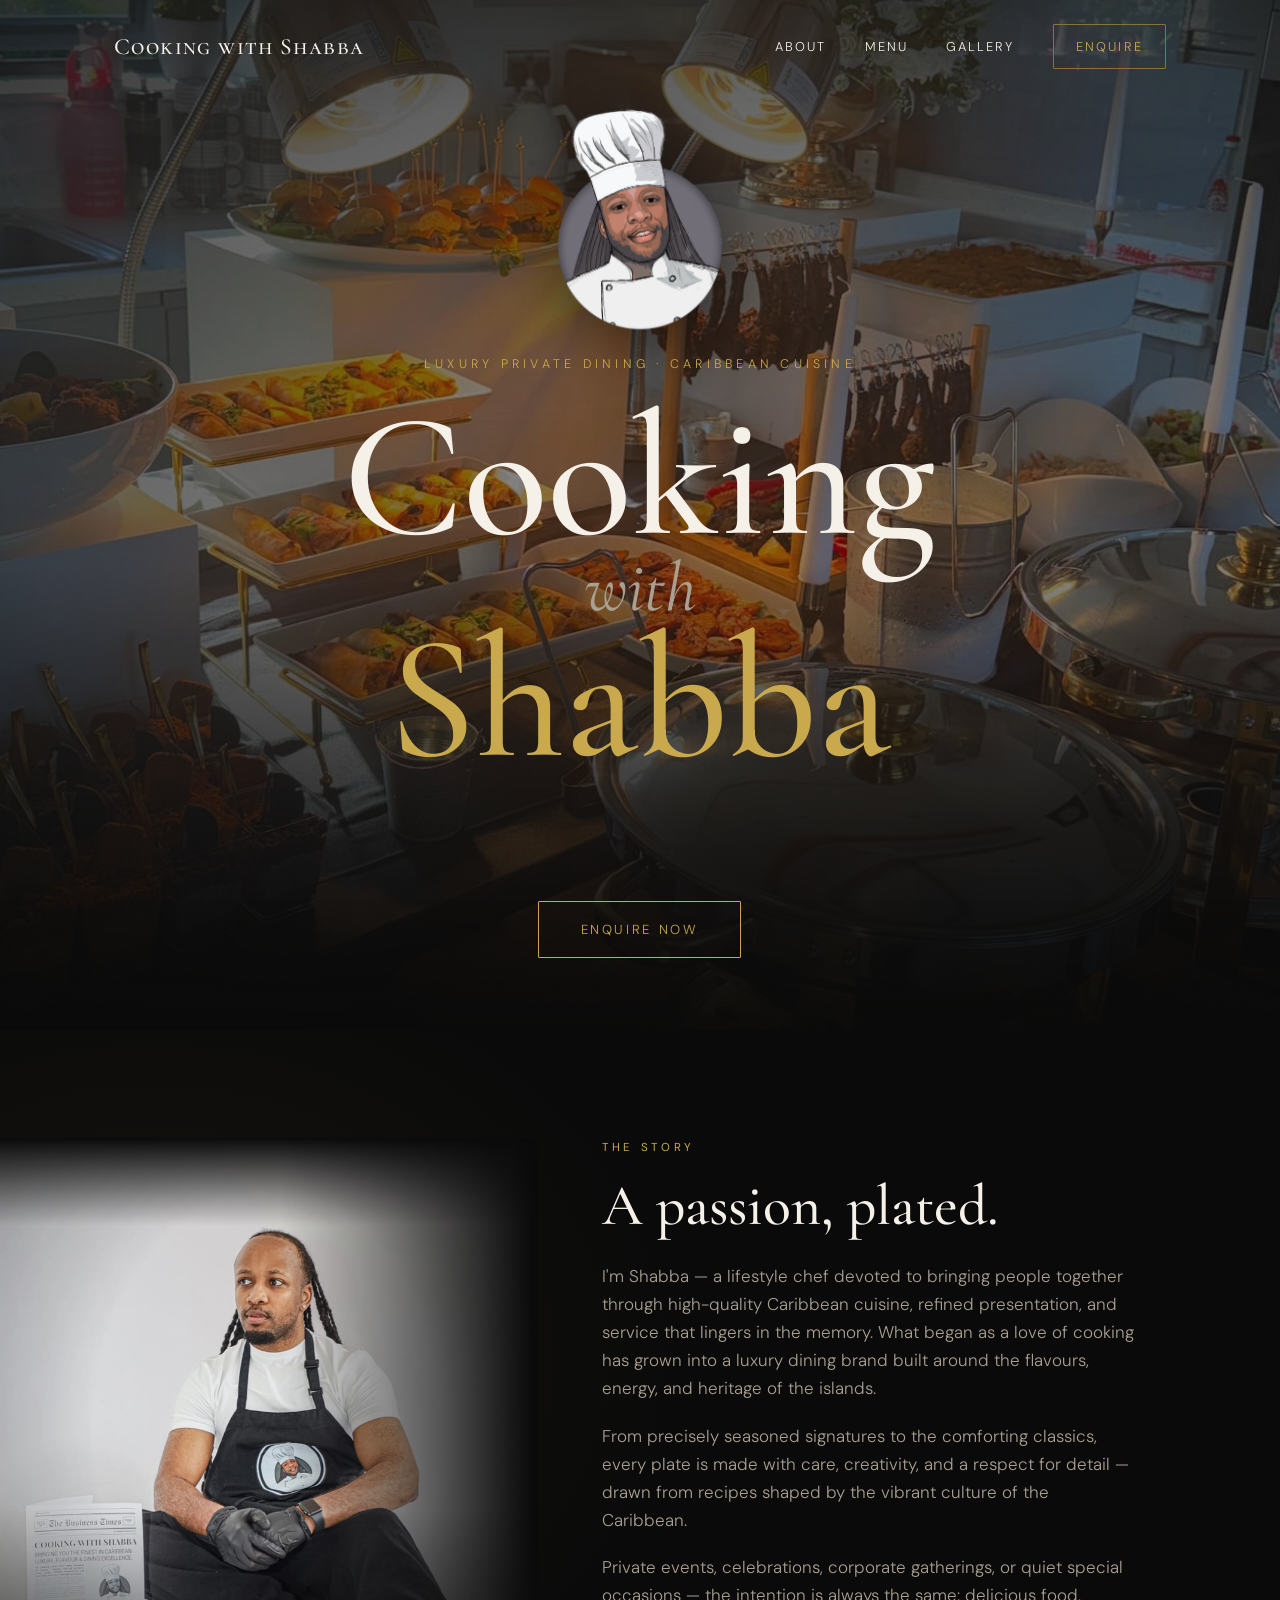
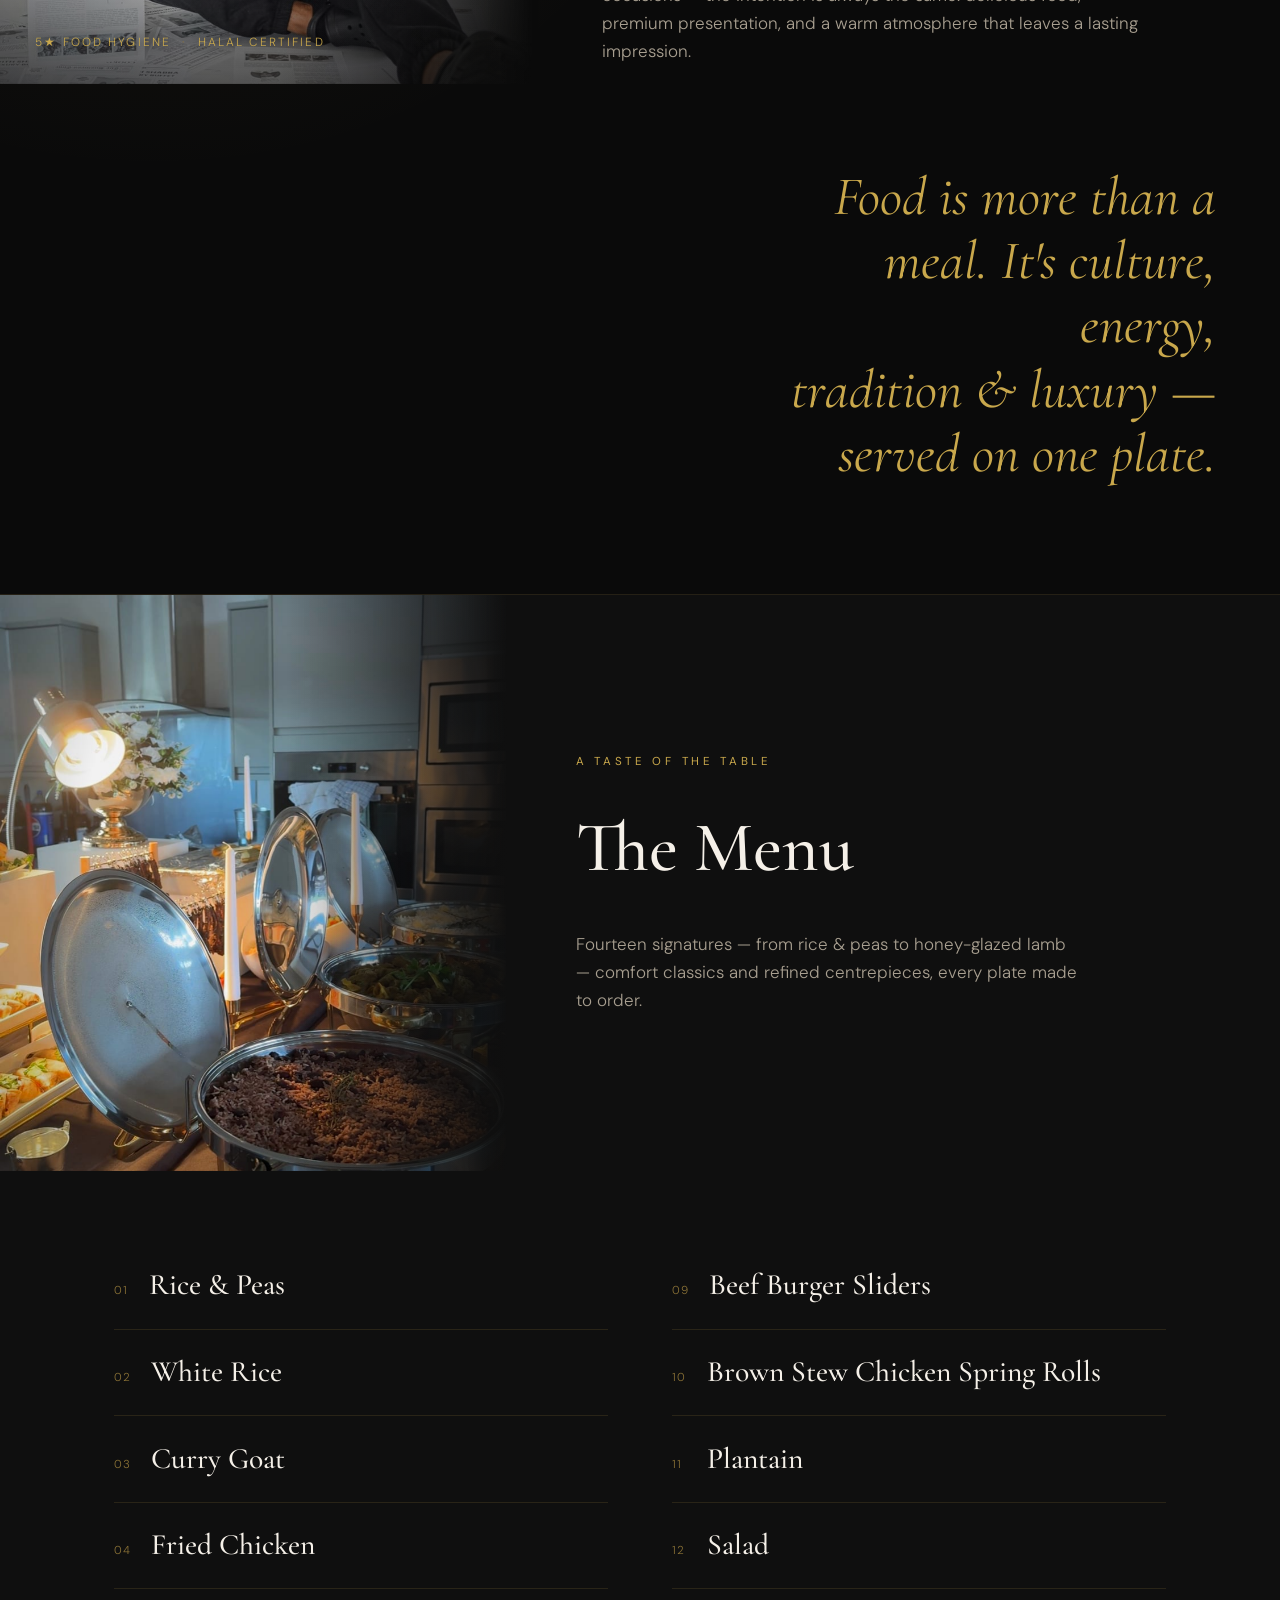
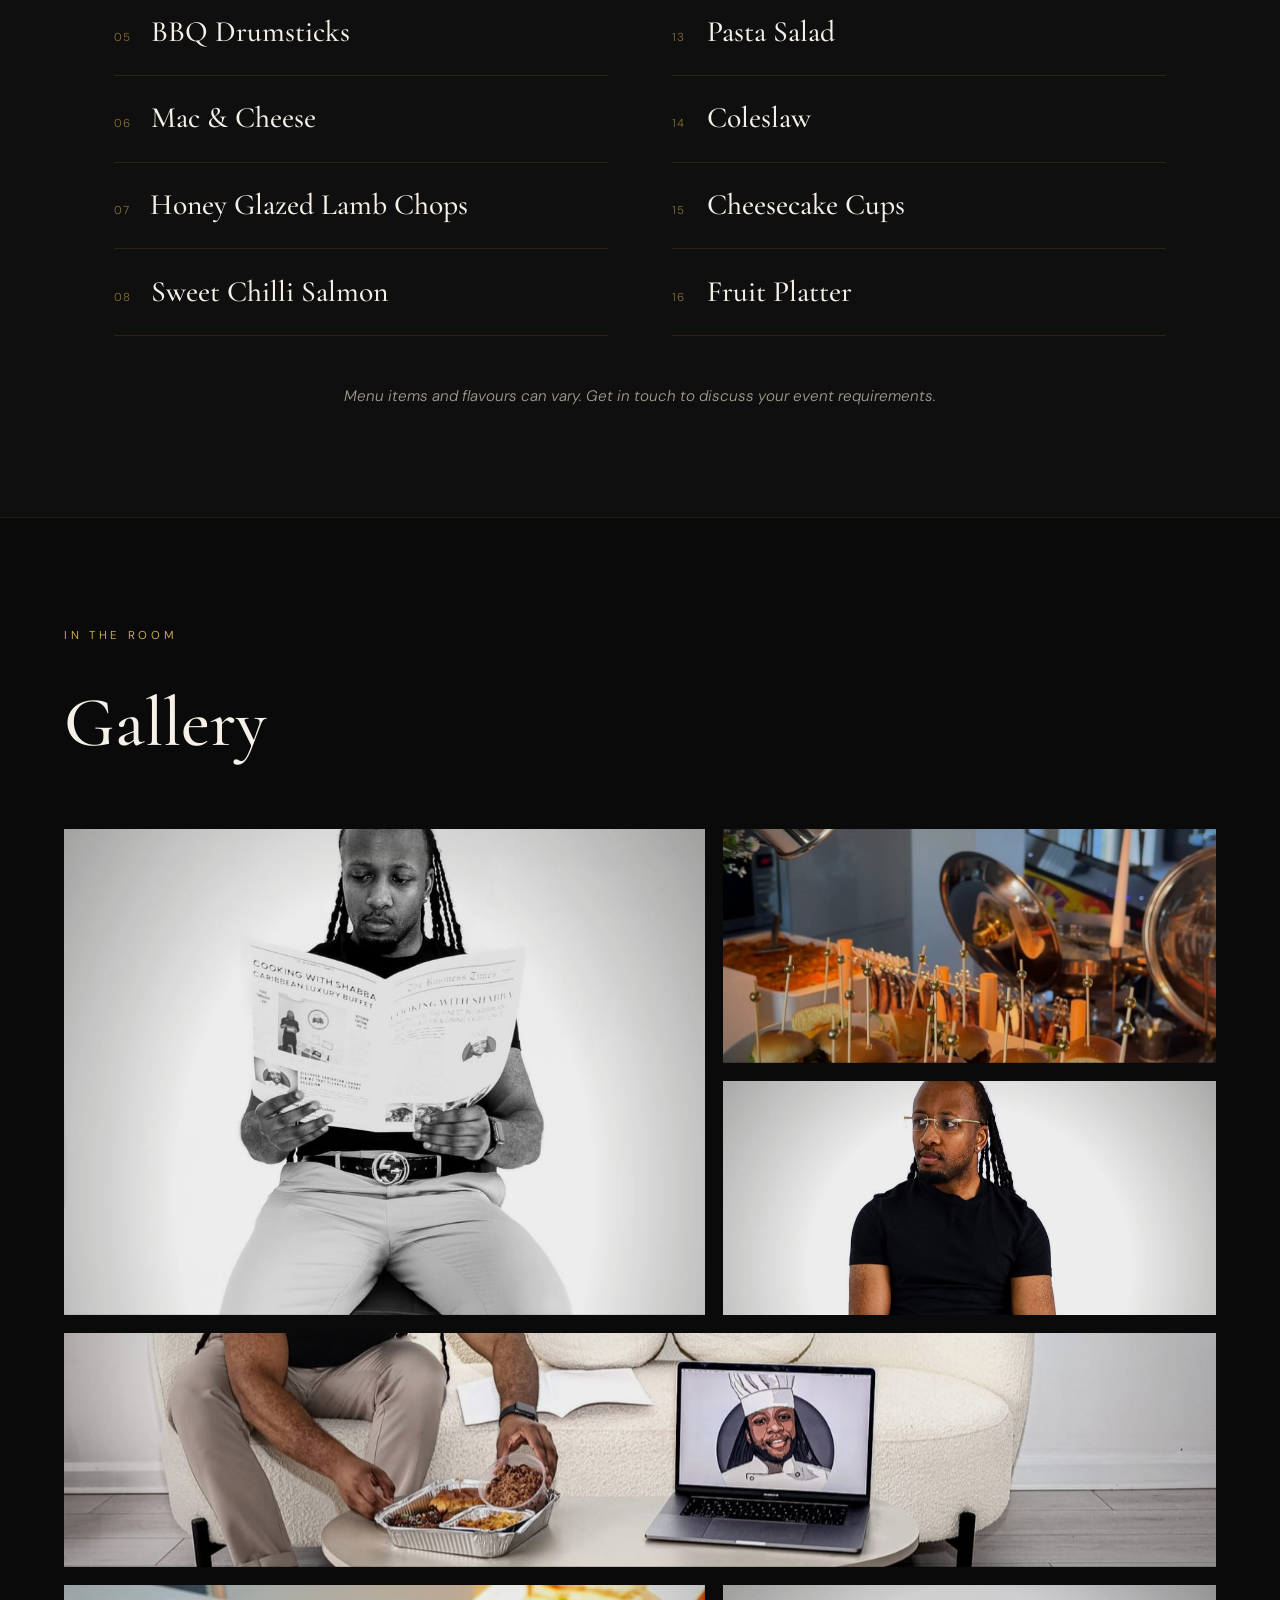
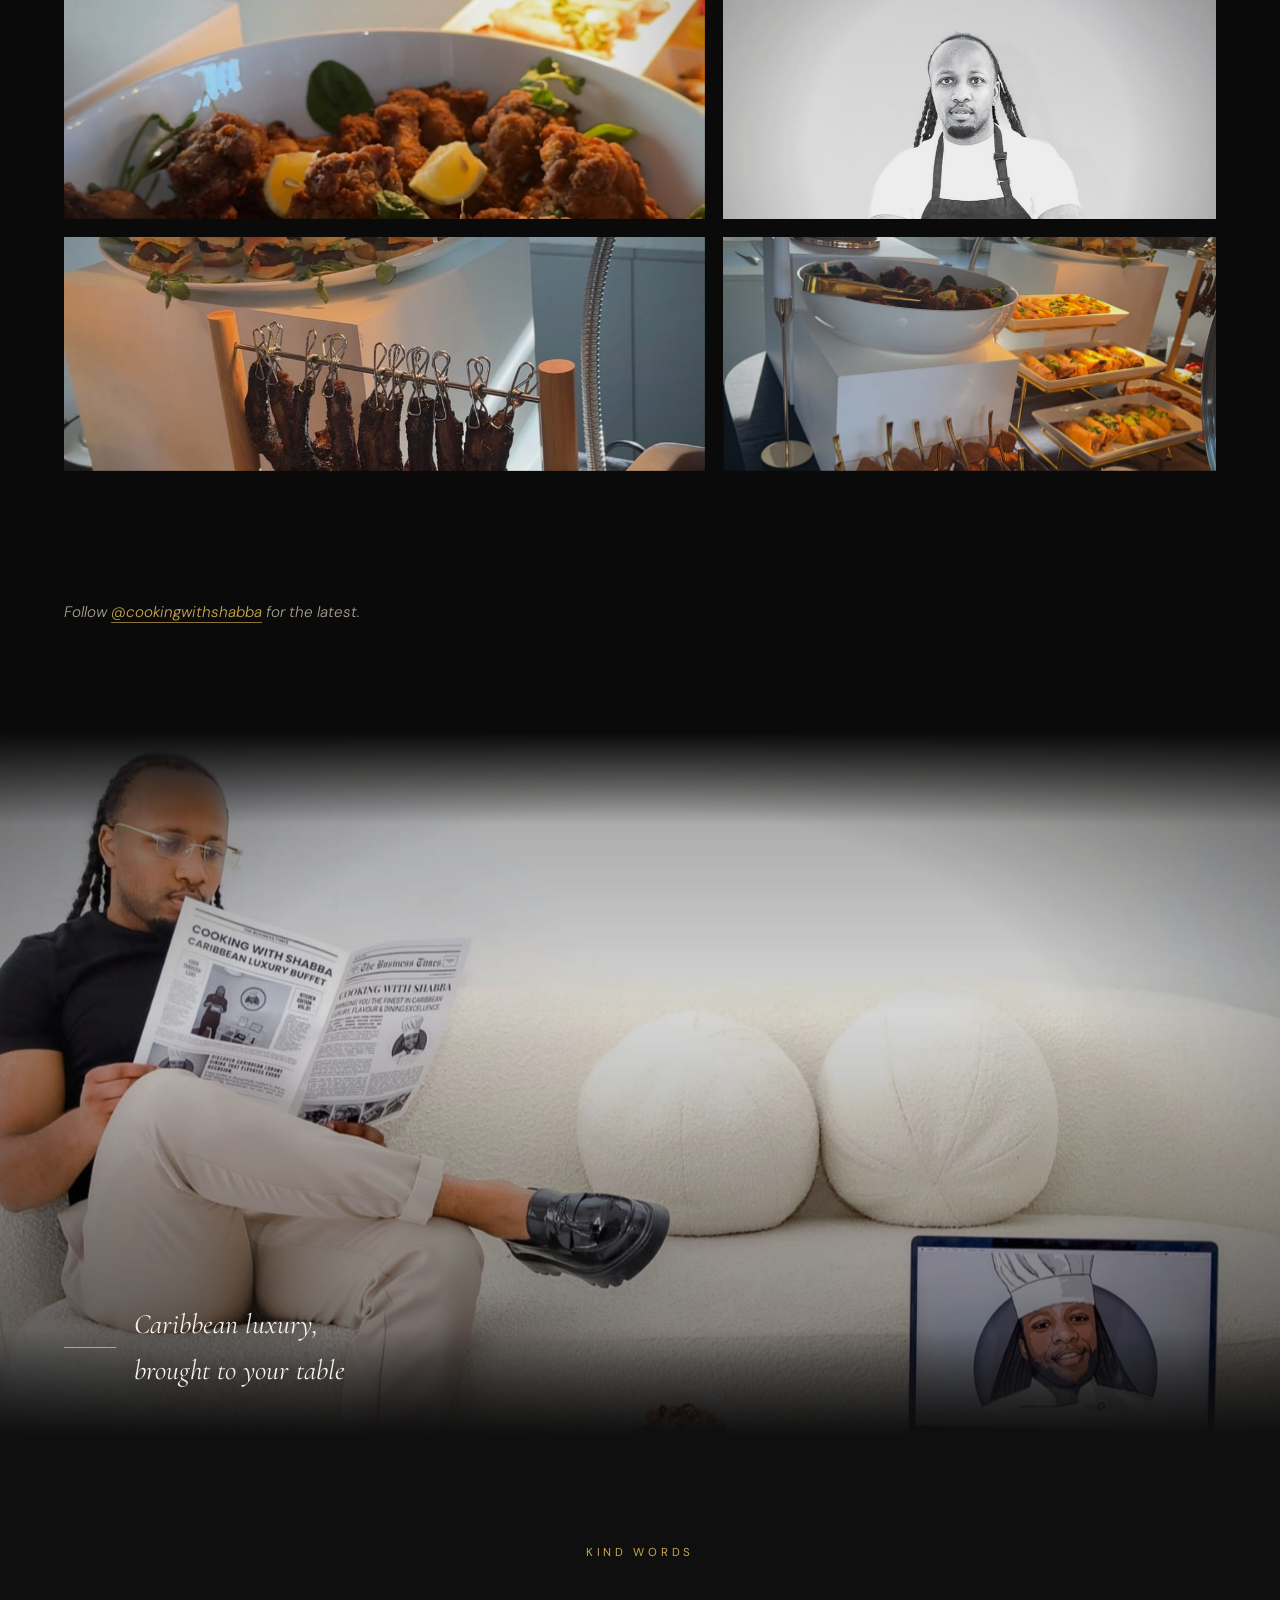
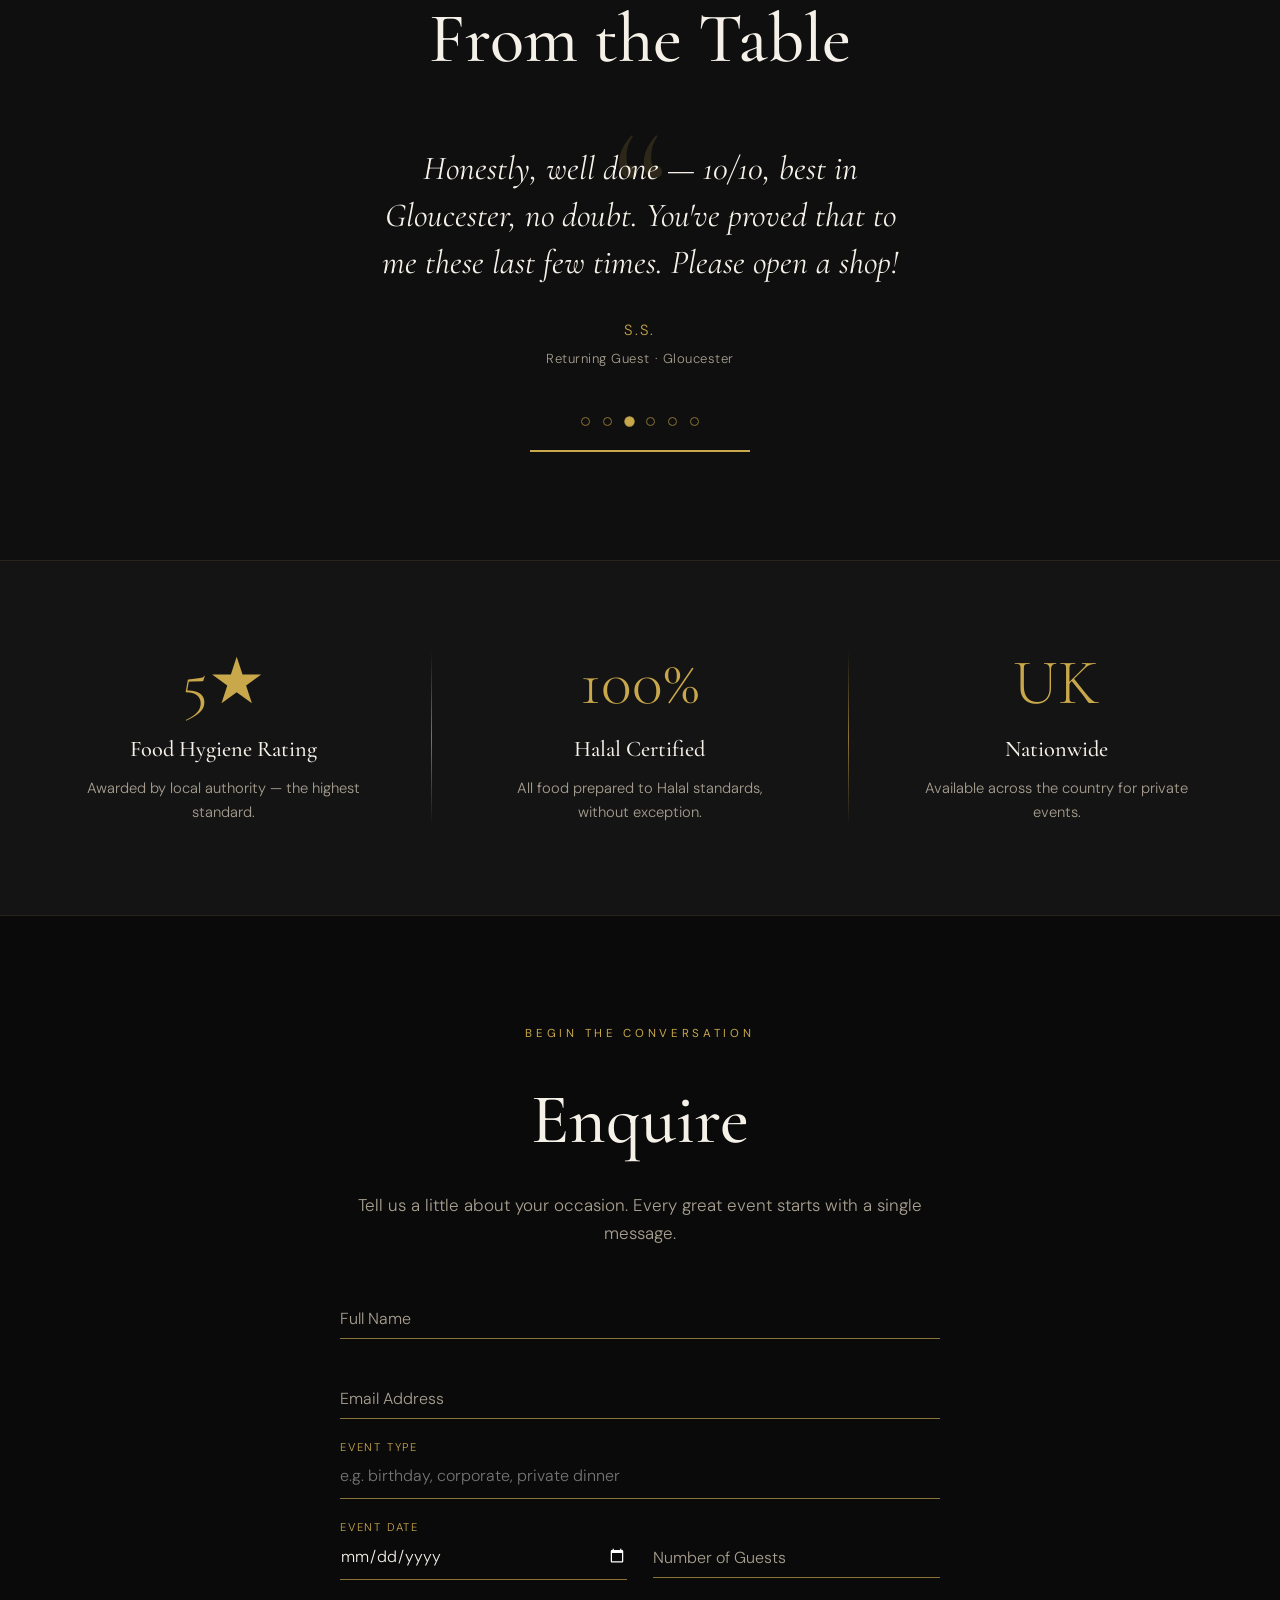
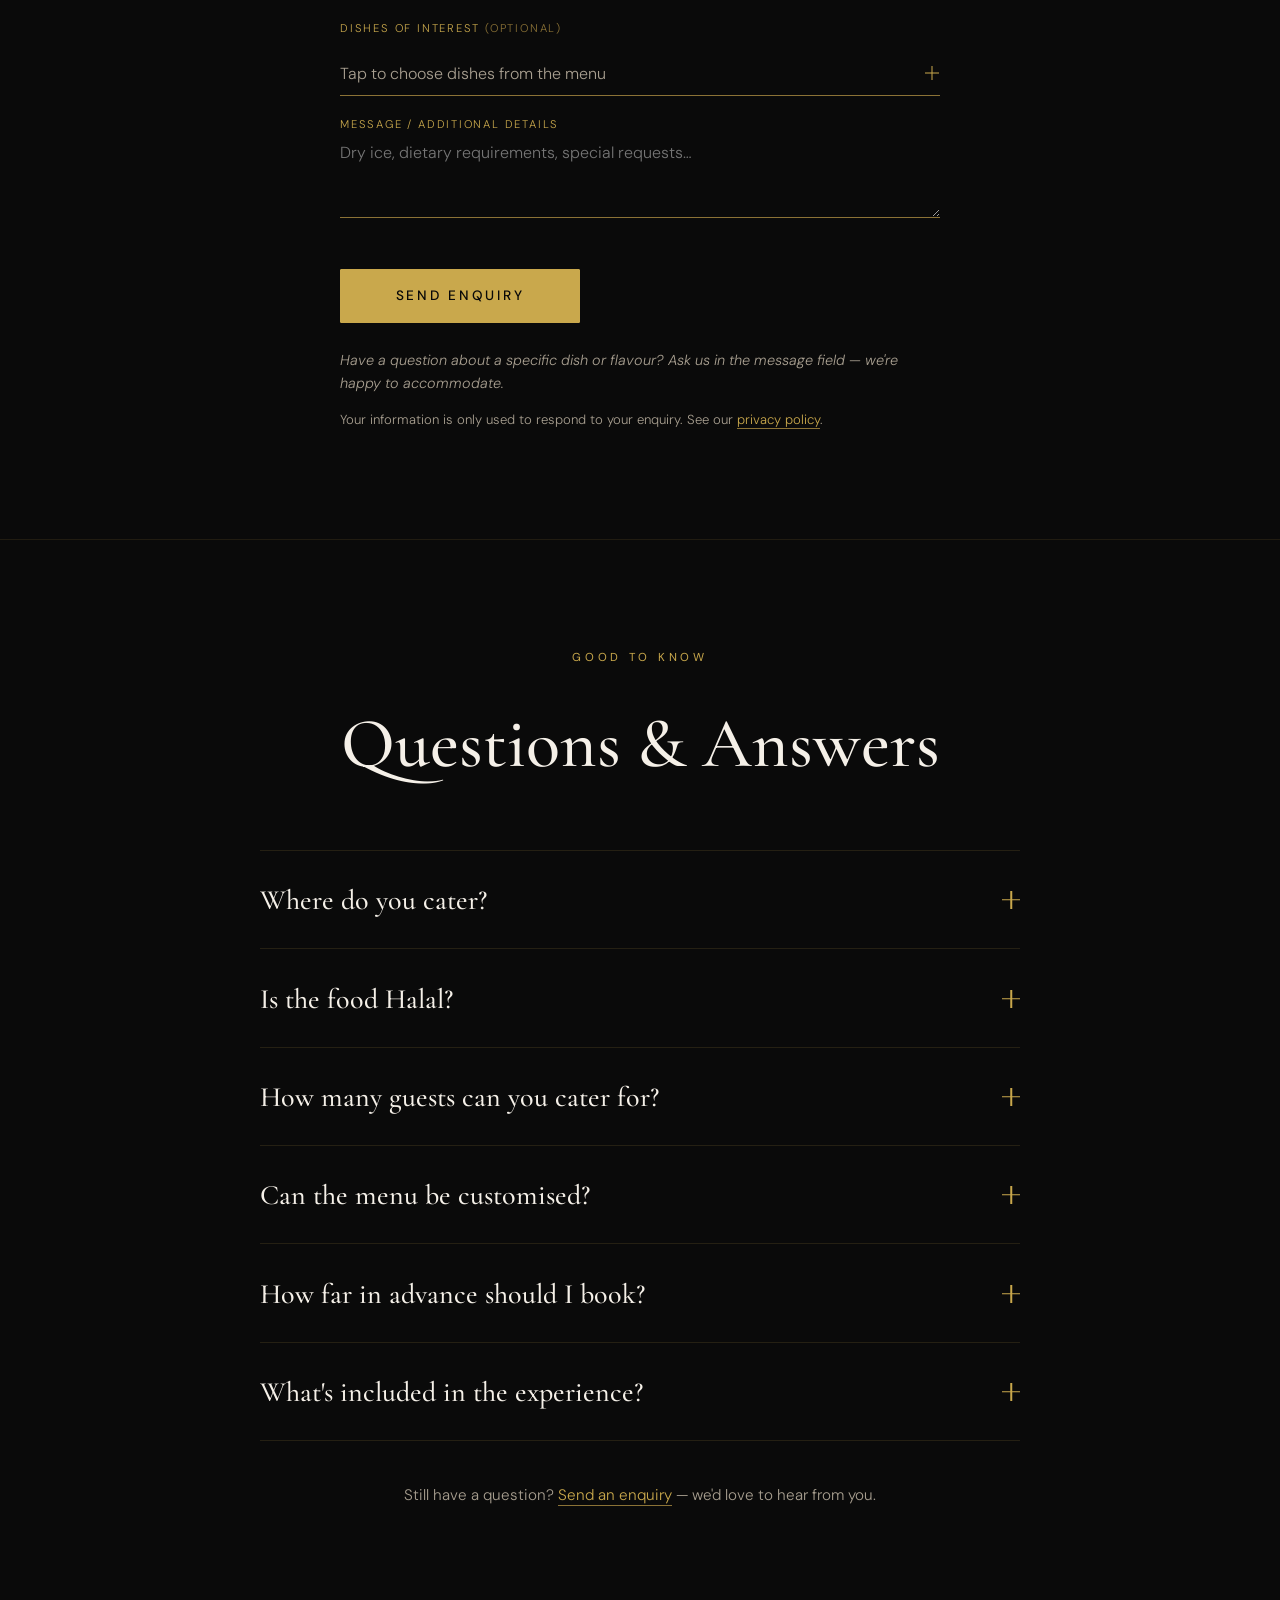
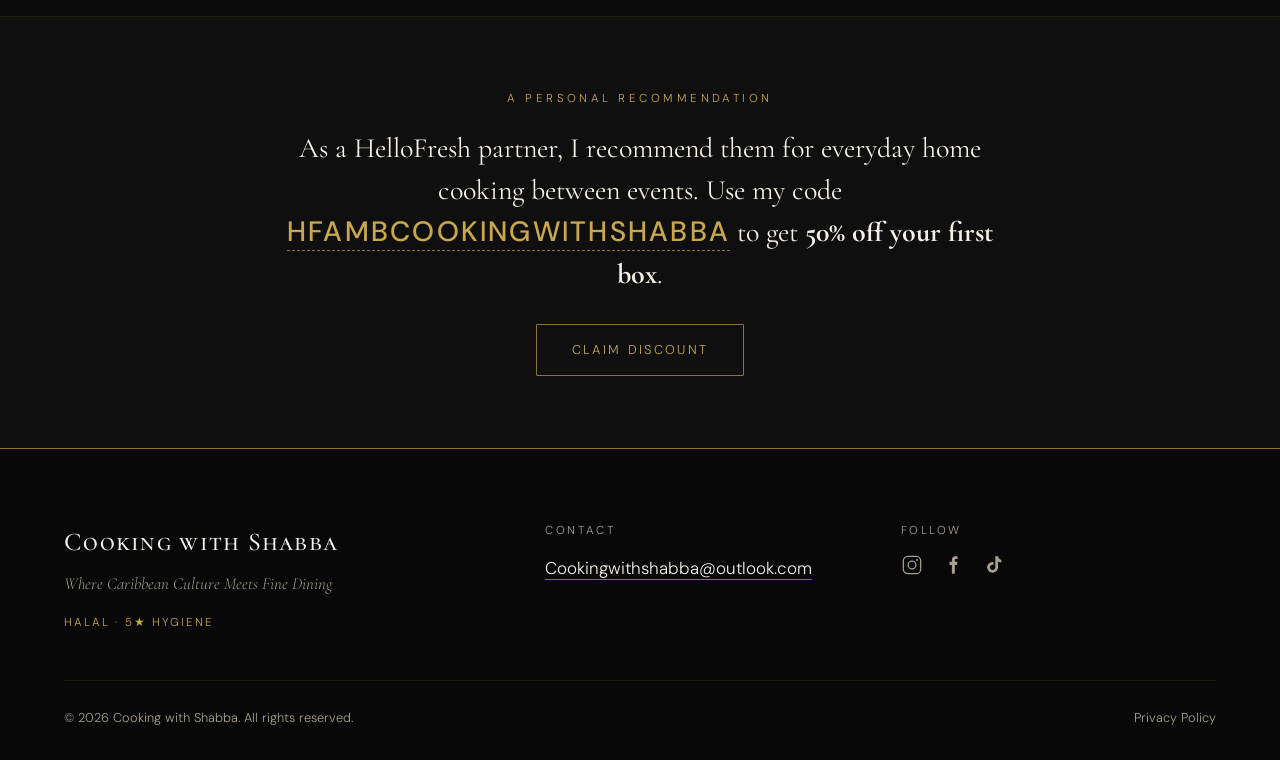
==== commit 6621e584: "Add Rebecca's hen-do review to the carousel Real guest quote (condensed to carousel length, anonymis" ====
--- a/index.html
+++ b/index.html
@@ -363,6 +363,14 @@
               <span class="review__meta">Private Event</span>
             </figcaption>
           </figure>
+
+          <figure class="review">
+            <blockquote class="review__text">Shab catered for my friend's hen do and the food was one of the highlights of the weekend. Everything looked so beautiful and professionally prepared — but the taste stole the show. I've never had such tender goat in my life, and the stewed chicken spring rolls were out of this world. Every dish was packed with authentic flavour and had everyone going back for seconds. I can't recommend Shab highly enough.</blockquote>
+            <figcaption class="review__by">
+              <span class="review__name">Rebecca</span>
+              <span class="review__meta">Hen Do · Private Catering</span>
+            </figcaption>
+          </figure>
         </div>
 
         <div class="reviews__dots" id="reviews-dots" role="tablist" aria-label="Select a review"></div>
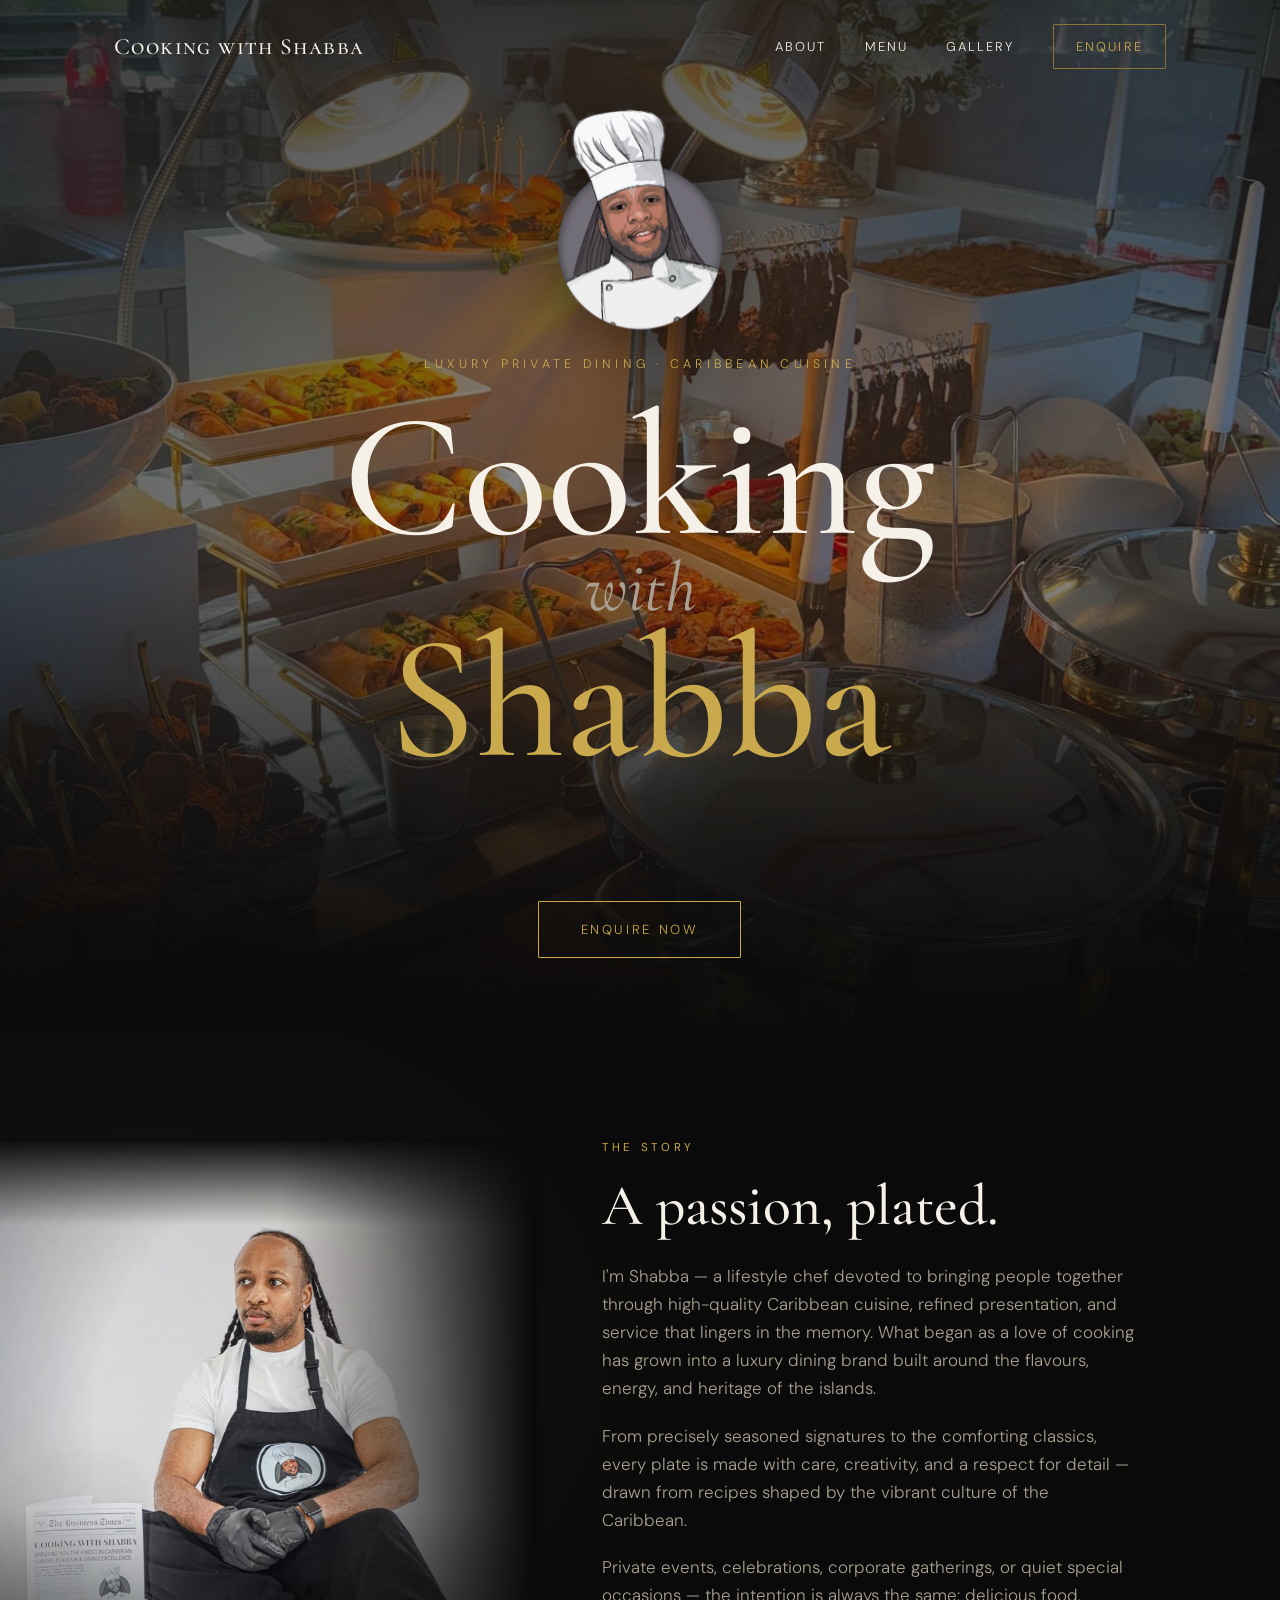
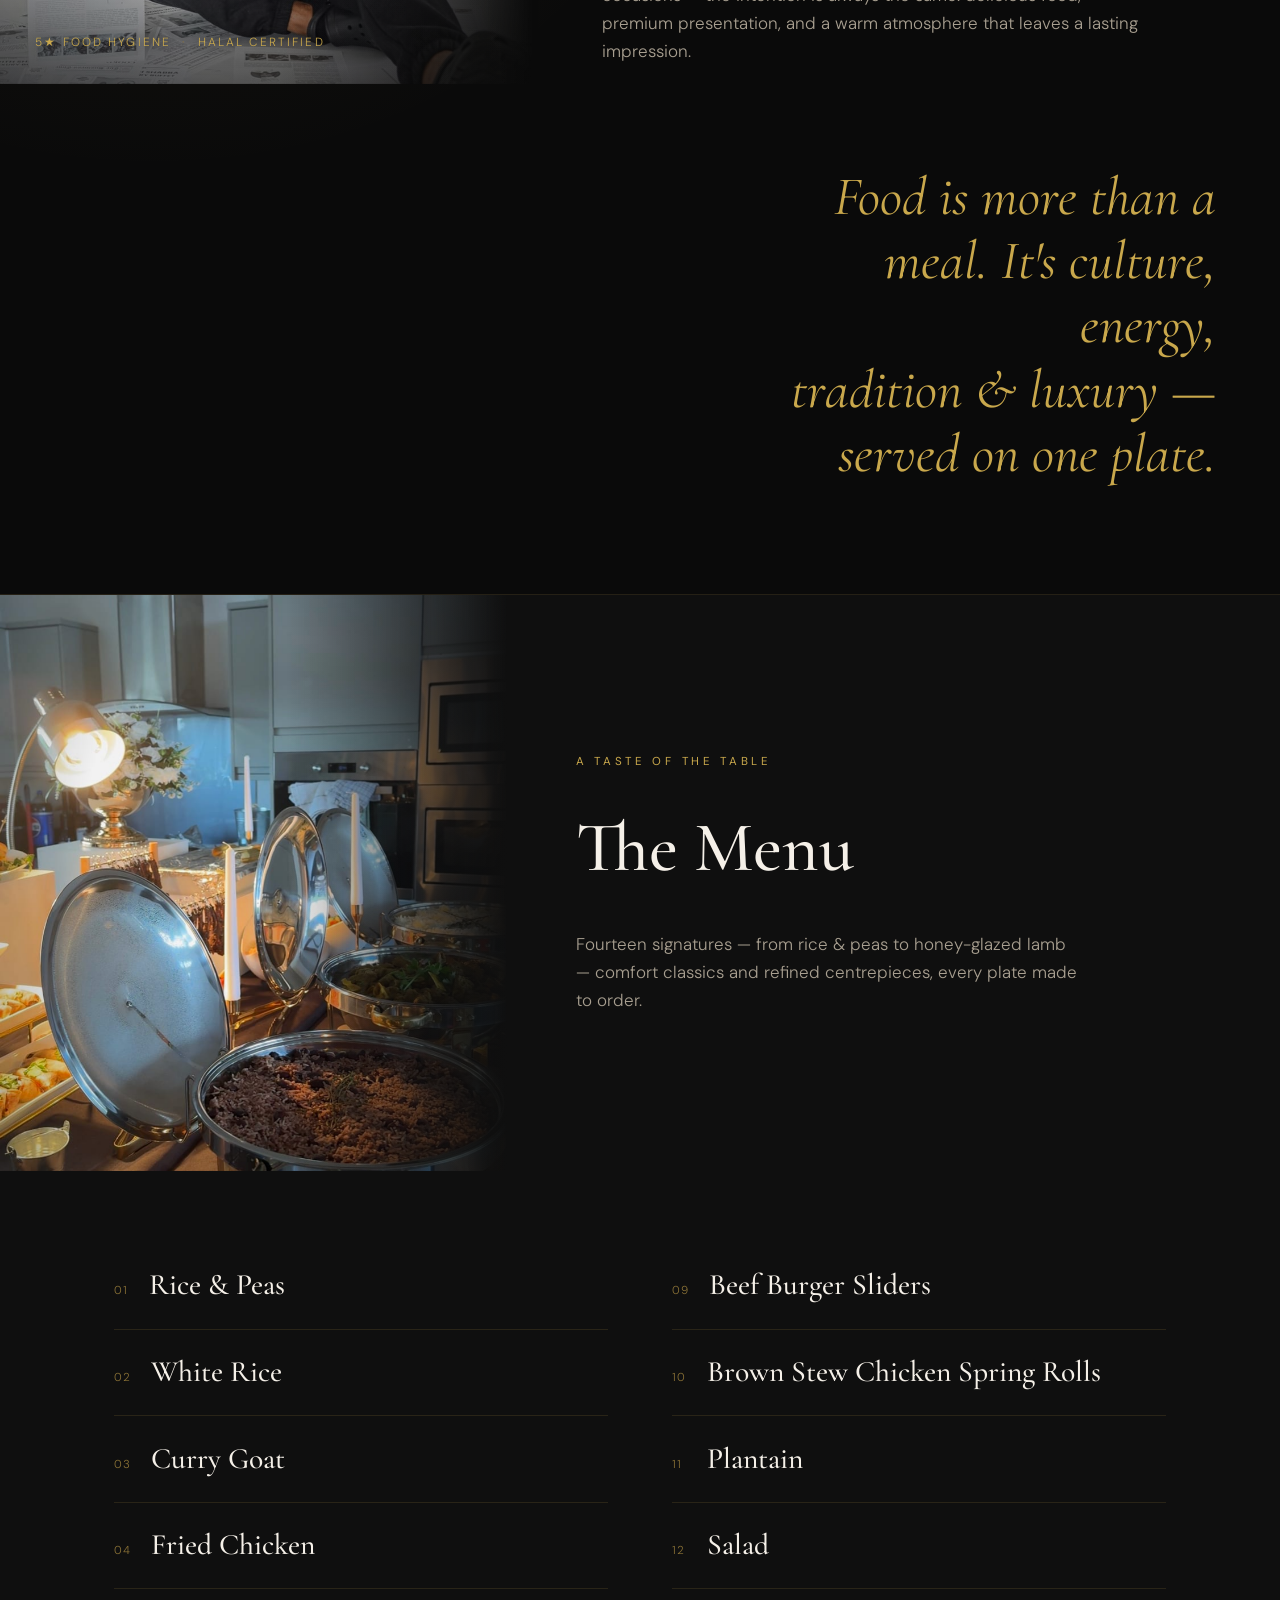
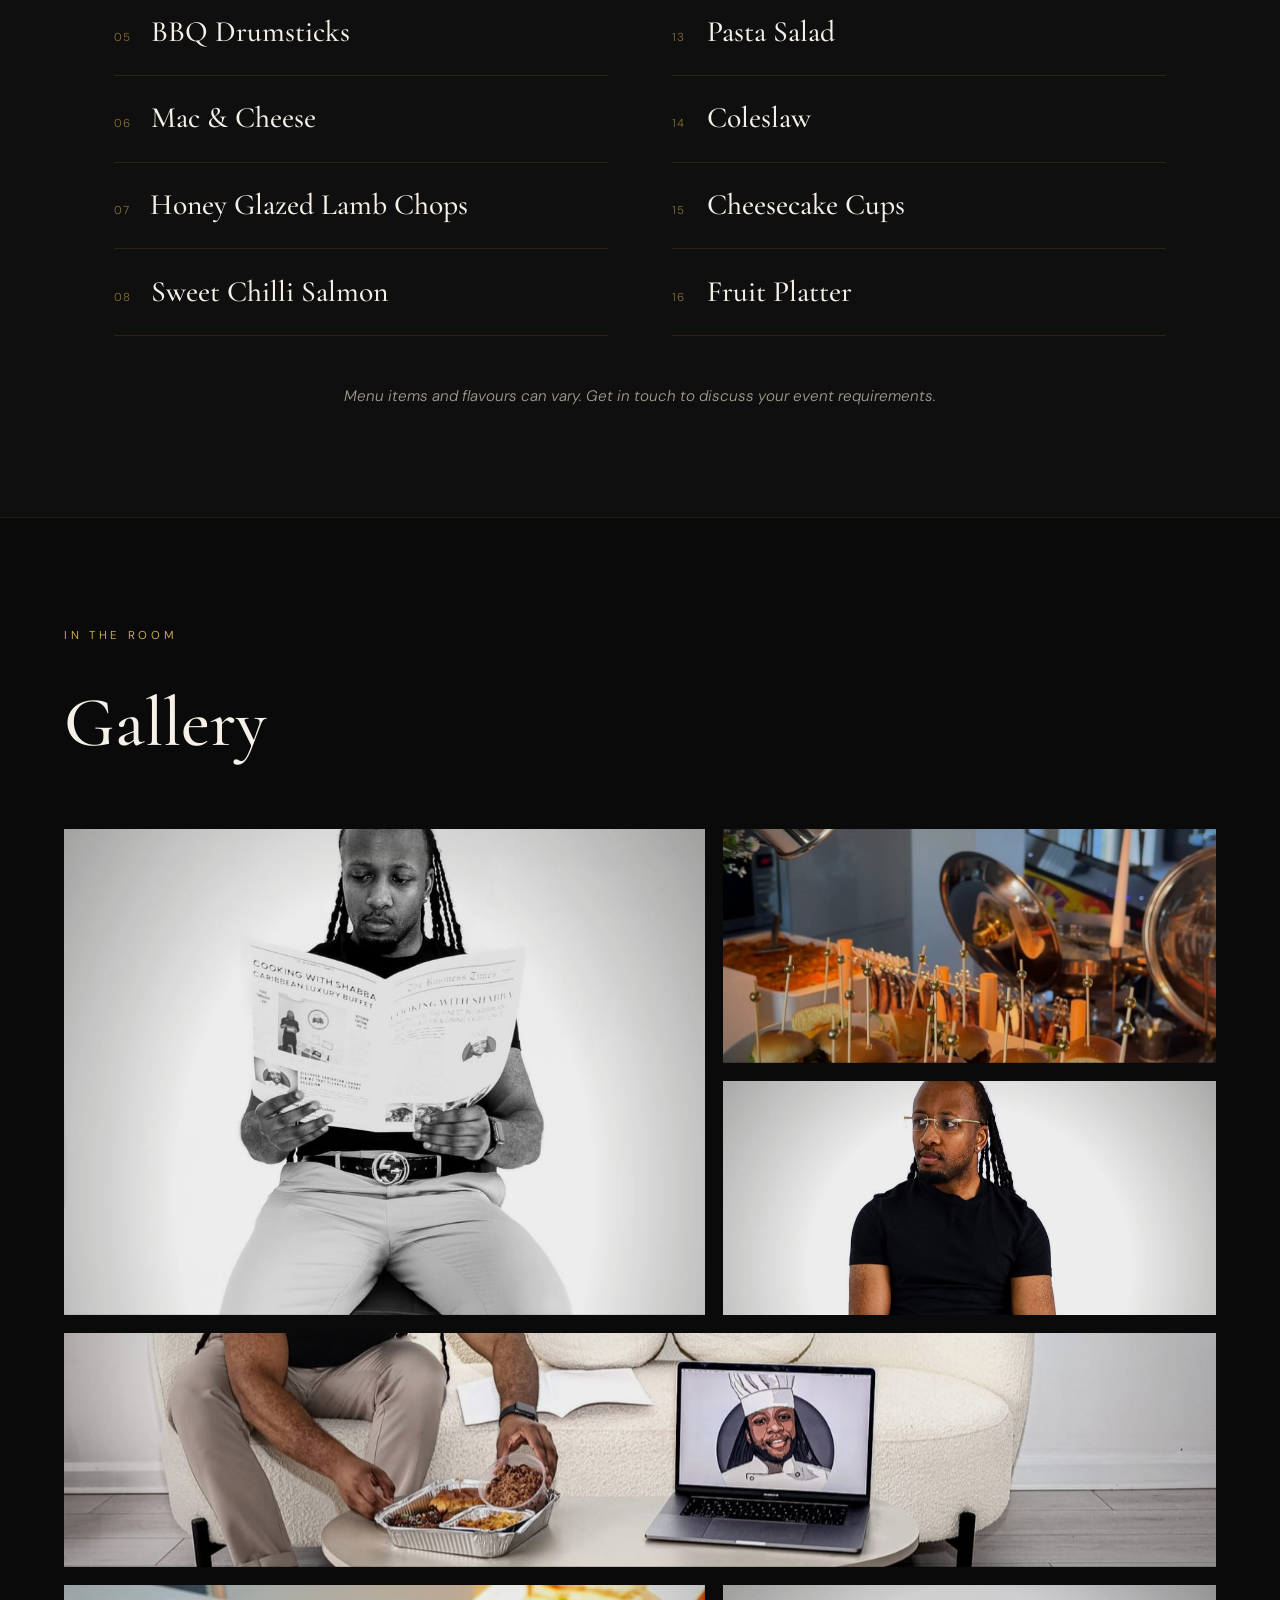
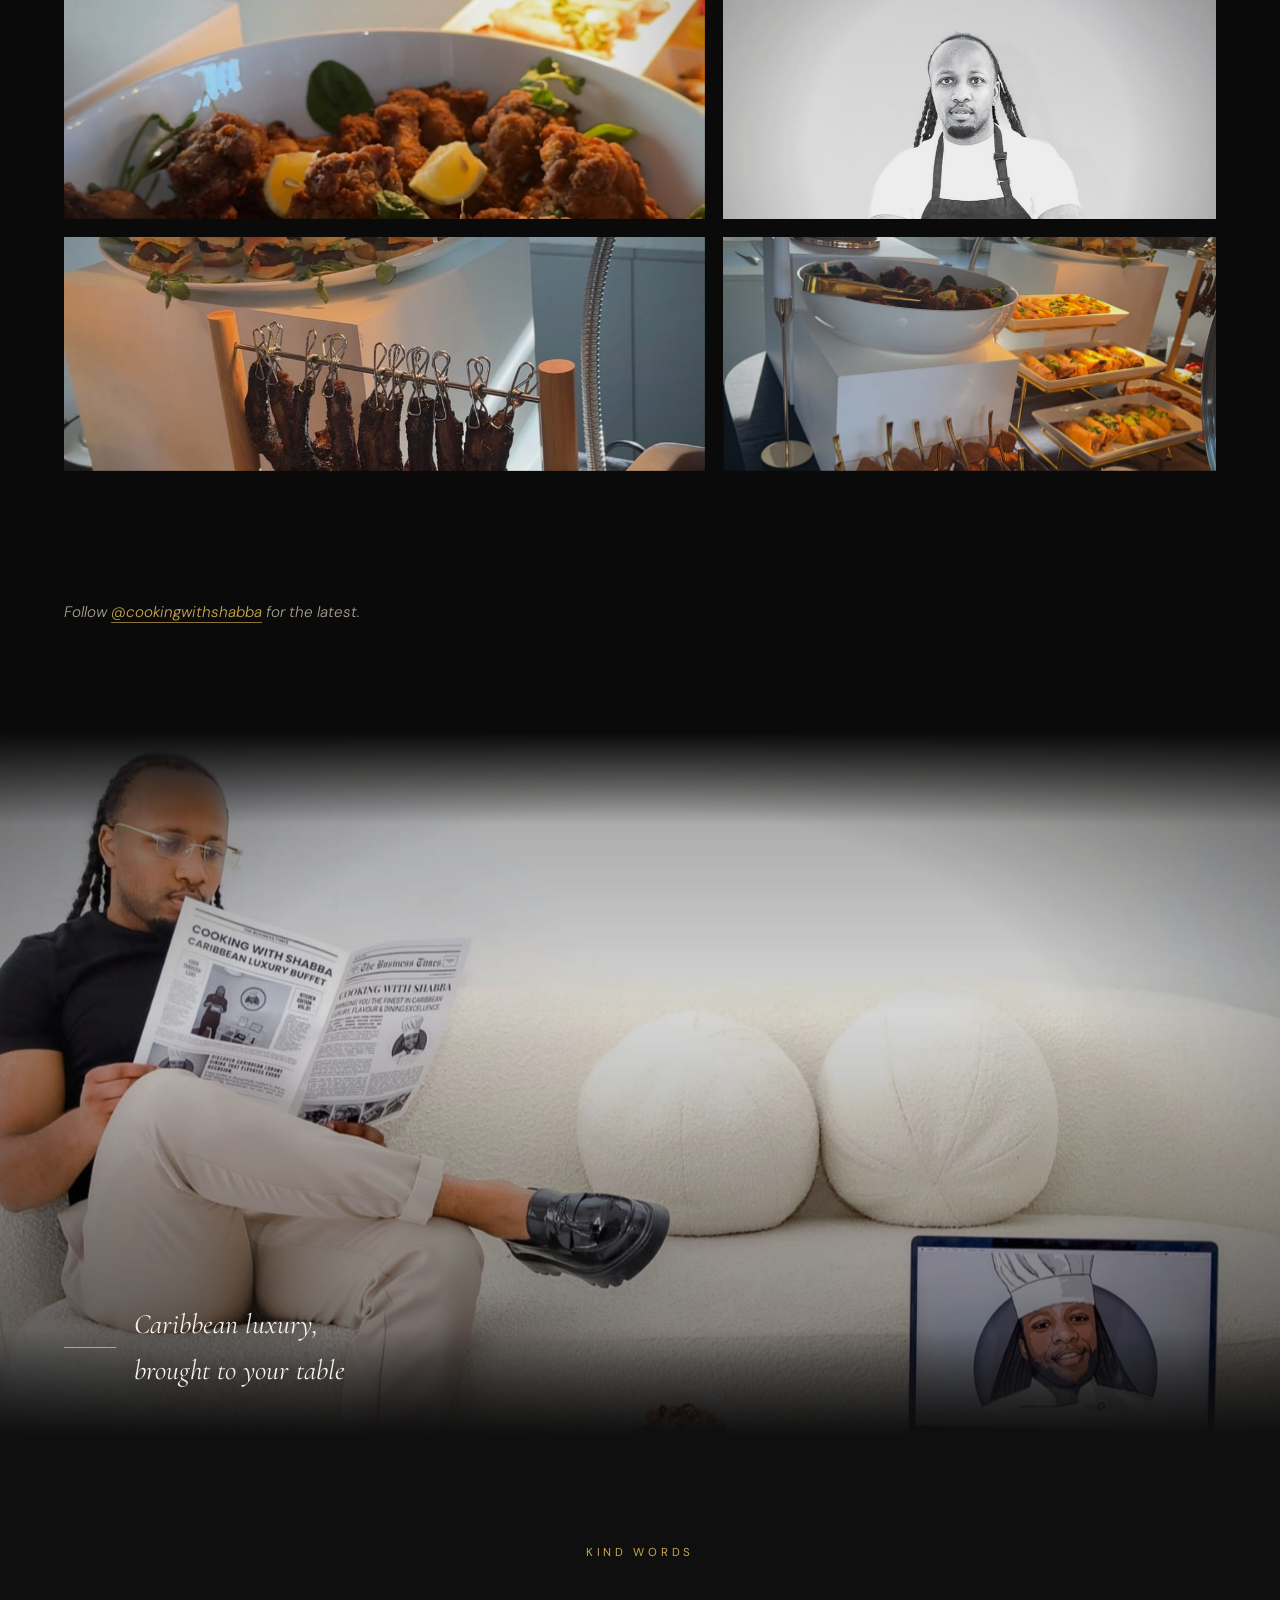
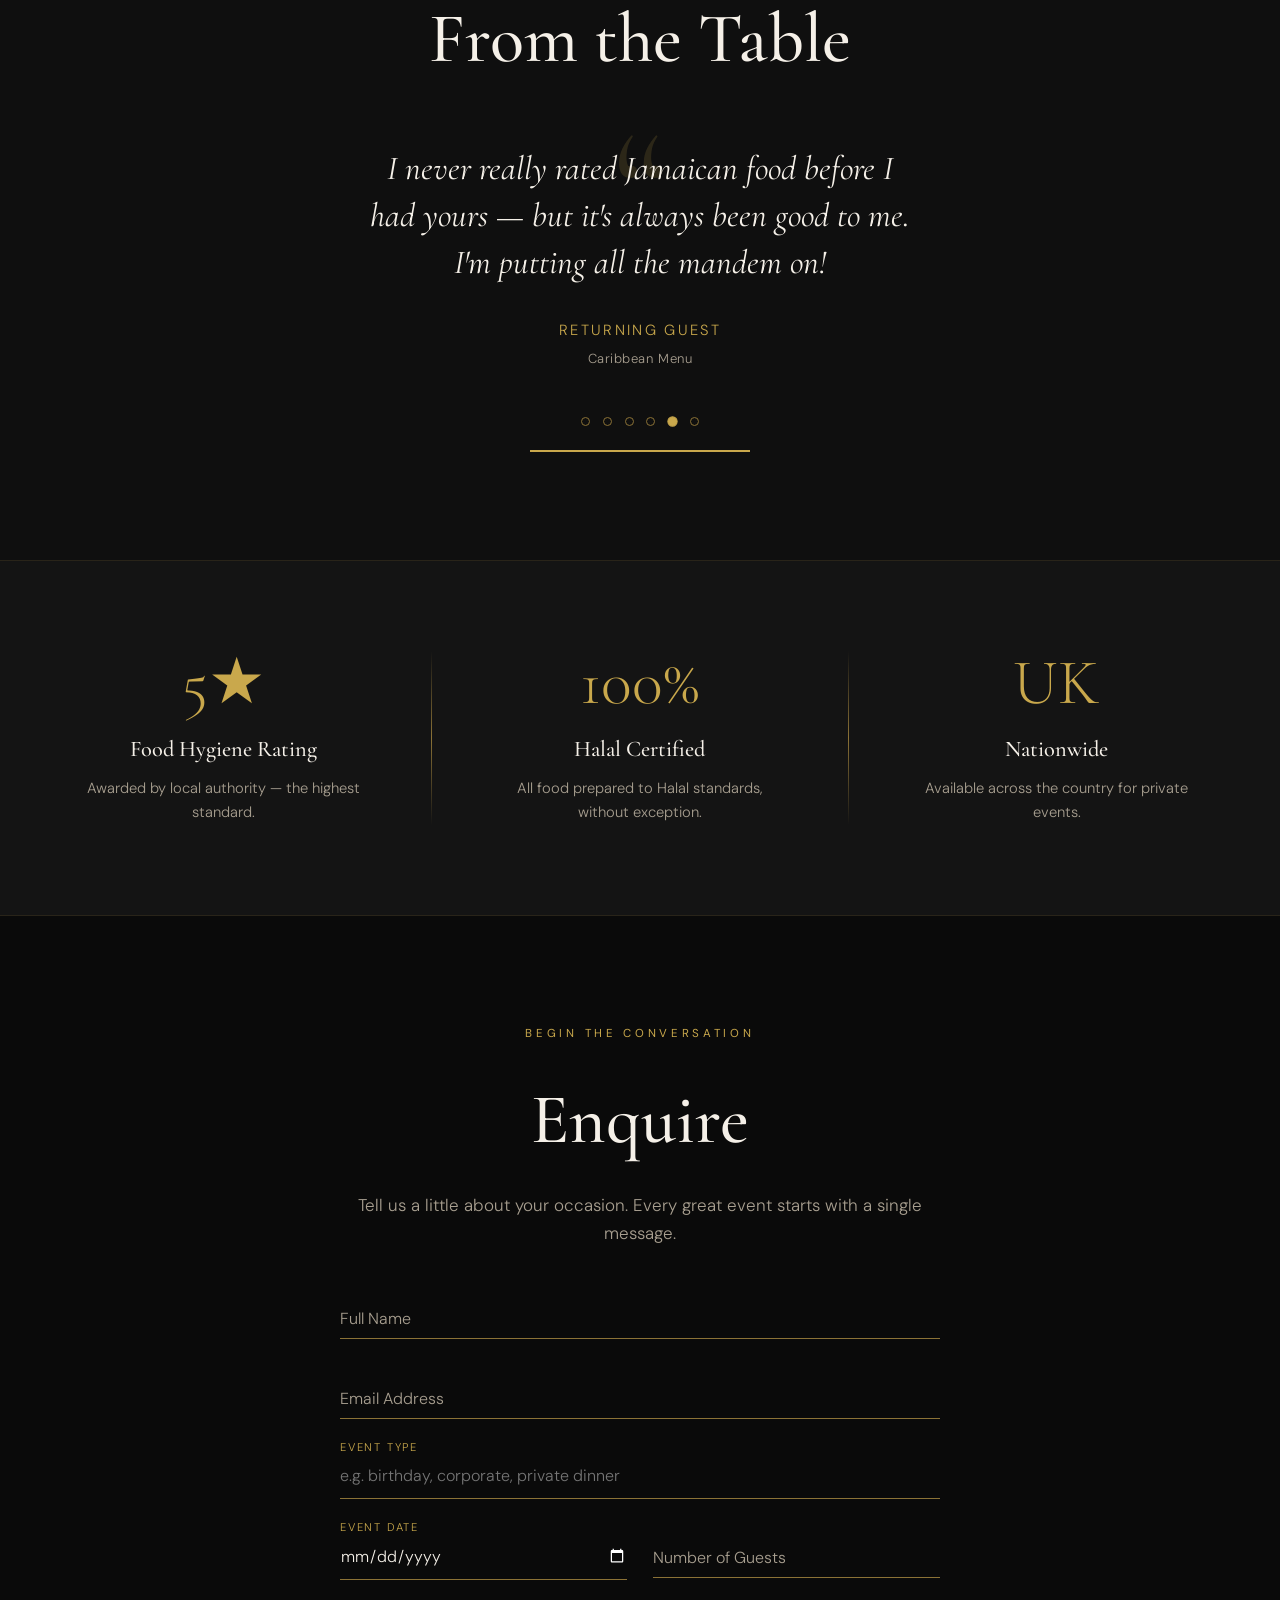
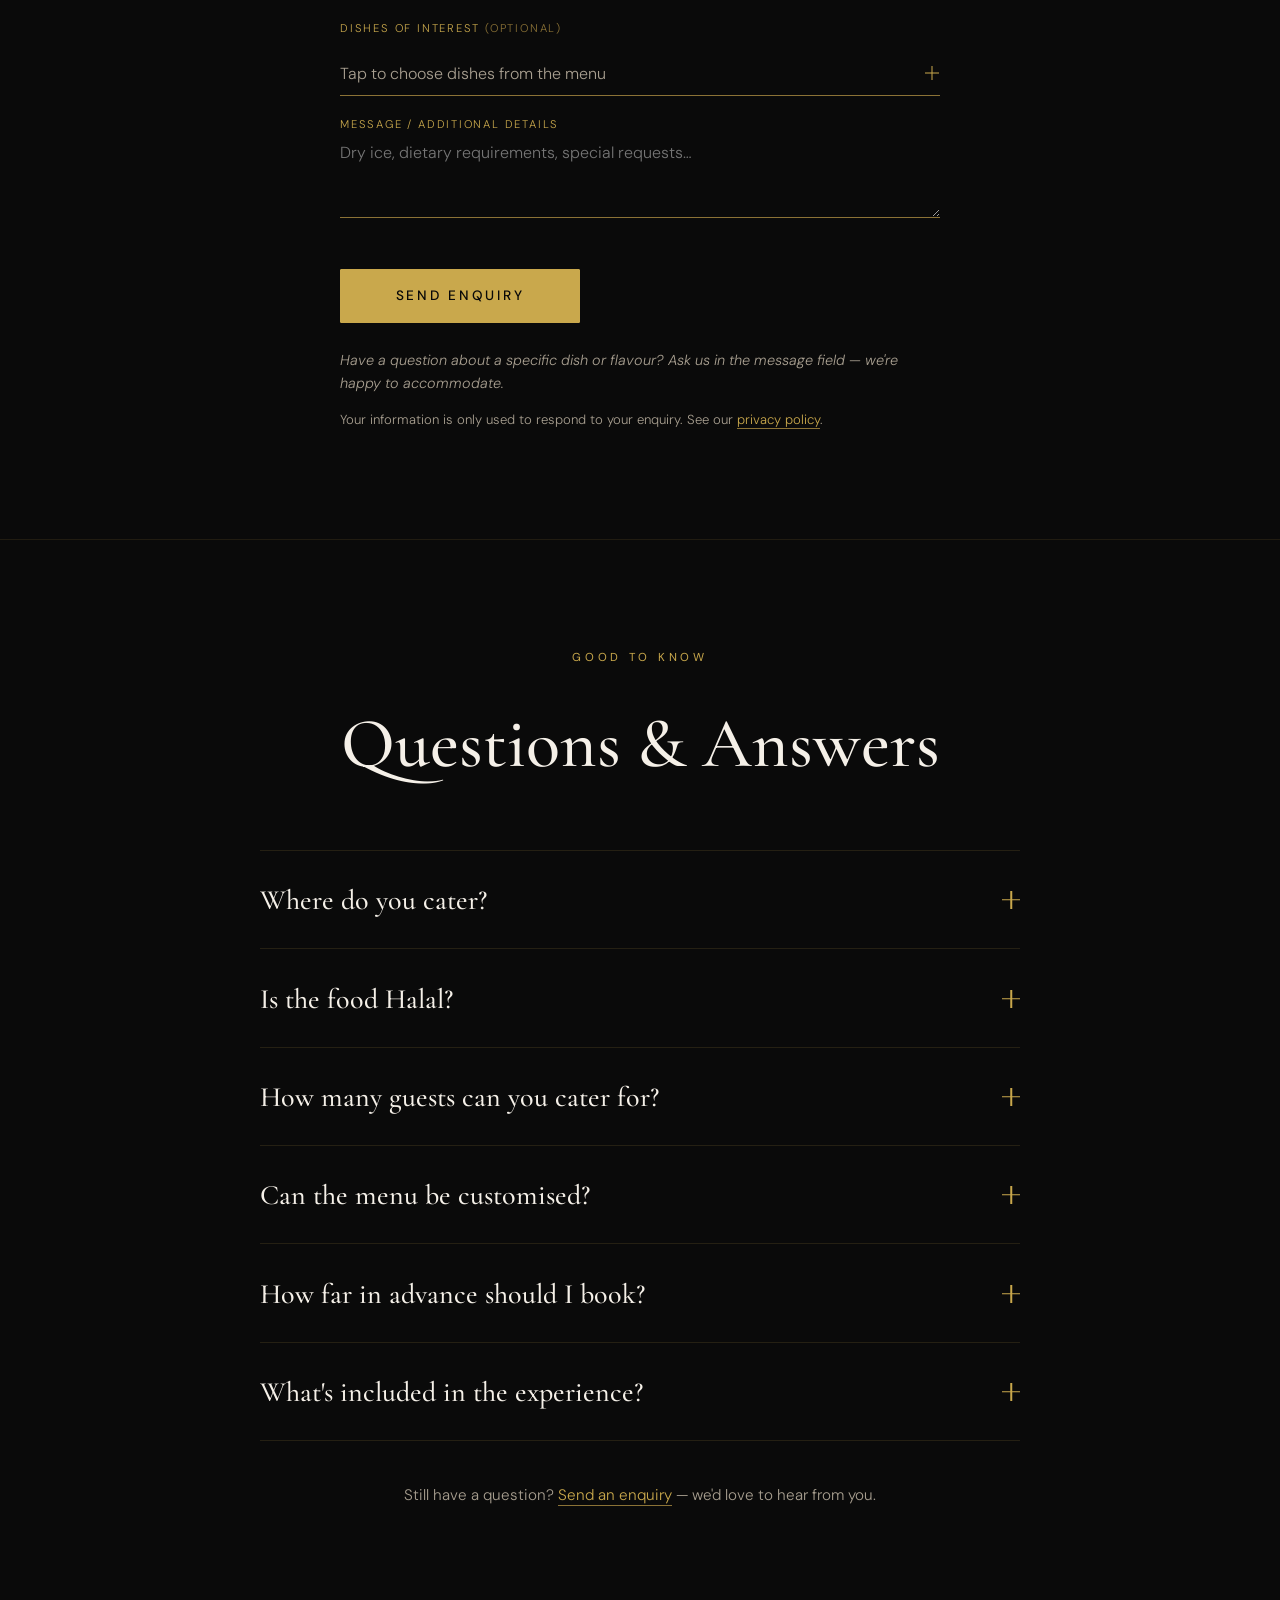
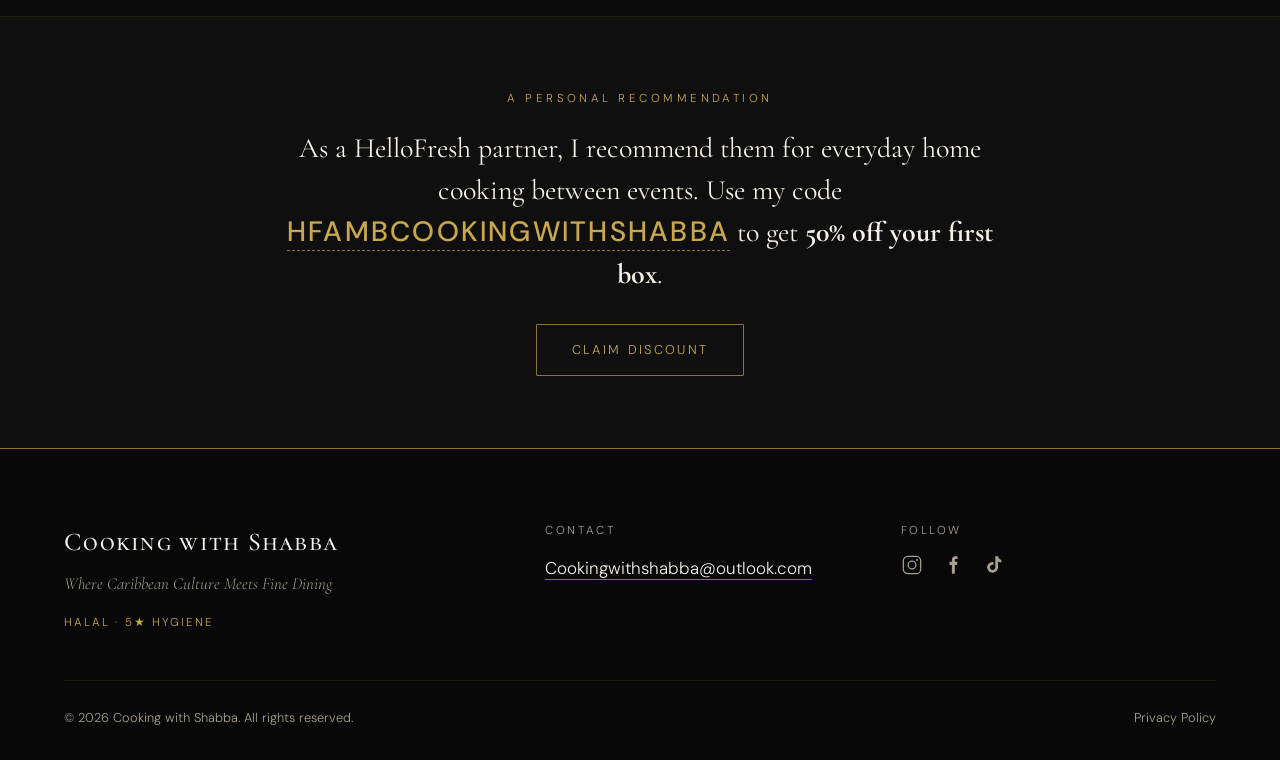
==== commit 6dd0c359: "Make Rebecca's review the lead slide; restore 🤍🇯🇲 sign-off Moved Rebecca's hen-do review to the firs" ====
--- a/index.html
+++ b/index.html
@@ -325,6 +325,14 @@
 
         <div class="reviews__track" id="reviews-track" aria-live="polite">
           <figure class="review is-active">
+            <blockquote class="review__text">Shab catered for my friend's hen do and the food was one of the highlights of the weekend. Everything looked so beautiful and professionally prepared — but the taste stole the show. I've never had such tender goat in my life, and the stewed chicken spring rolls were out of this world. Every dish was packed with authentic flavour and had everyone going back for seconds. I can't recommend Shab highly enough. Thank you for making our celebration even more special! 🤍🇯🇲</blockquote>
+            <figcaption class="review__by">
+              <span class="review__name">Rebecca</span>
+              <span class="review__meta">Hen Do · Private Catering</span>
+            </figcaption>
+          </figure>
+
+          <figure class="review">
             <blockquote class="review__text">Thank you so much for the cheesecake! It was absolutely stunning, as usual. 10/10.</blockquote>
             <figcaption class="review__by">
               <span class="review__name">K.B.</span>
@@ -361,14 +369,6 @@
             <figcaption class="review__by">
               <span class="review__name">Sam N.</span>
               <span class="review__meta">Private Event</span>
-            </figcaption>
-          </figure>
-
-          <figure class="review">
-            <blockquote class="review__text">Shab catered for my friend's hen do and the food was one of the highlights of the weekend. Everything looked so beautiful and professionally prepared — but the taste stole the show. I've never had such tender goat in my life, and the stewed chicken spring rolls were out of this world. Every dish was packed with authentic flavour and had everyone going back for seconds. I can't recommend Shab highly enough.</blockquote>
-            <figcaption class="review__by">
-              <span class="review__name">Rebecca</span>
-              <span class="review__meta">Hen Do · Private Catering</span>
             </figcaption>
           </figure>
         </div>
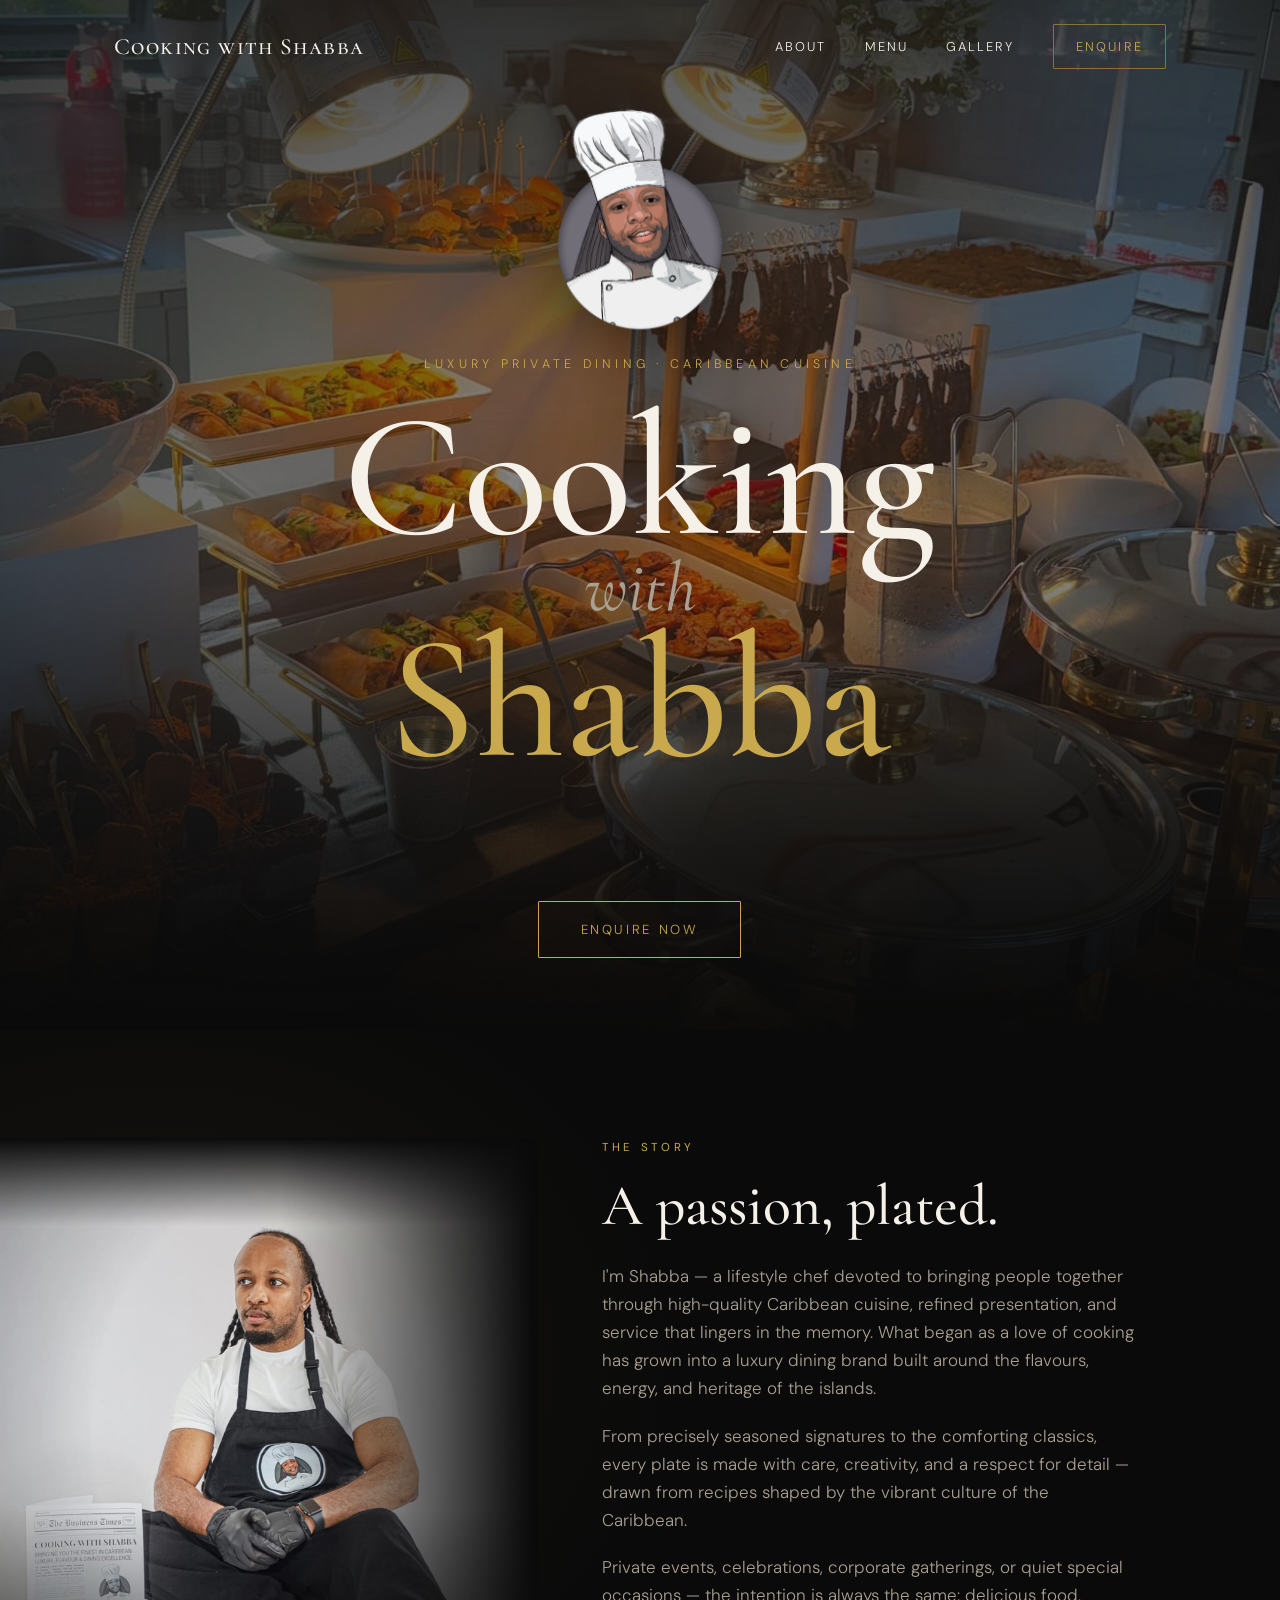
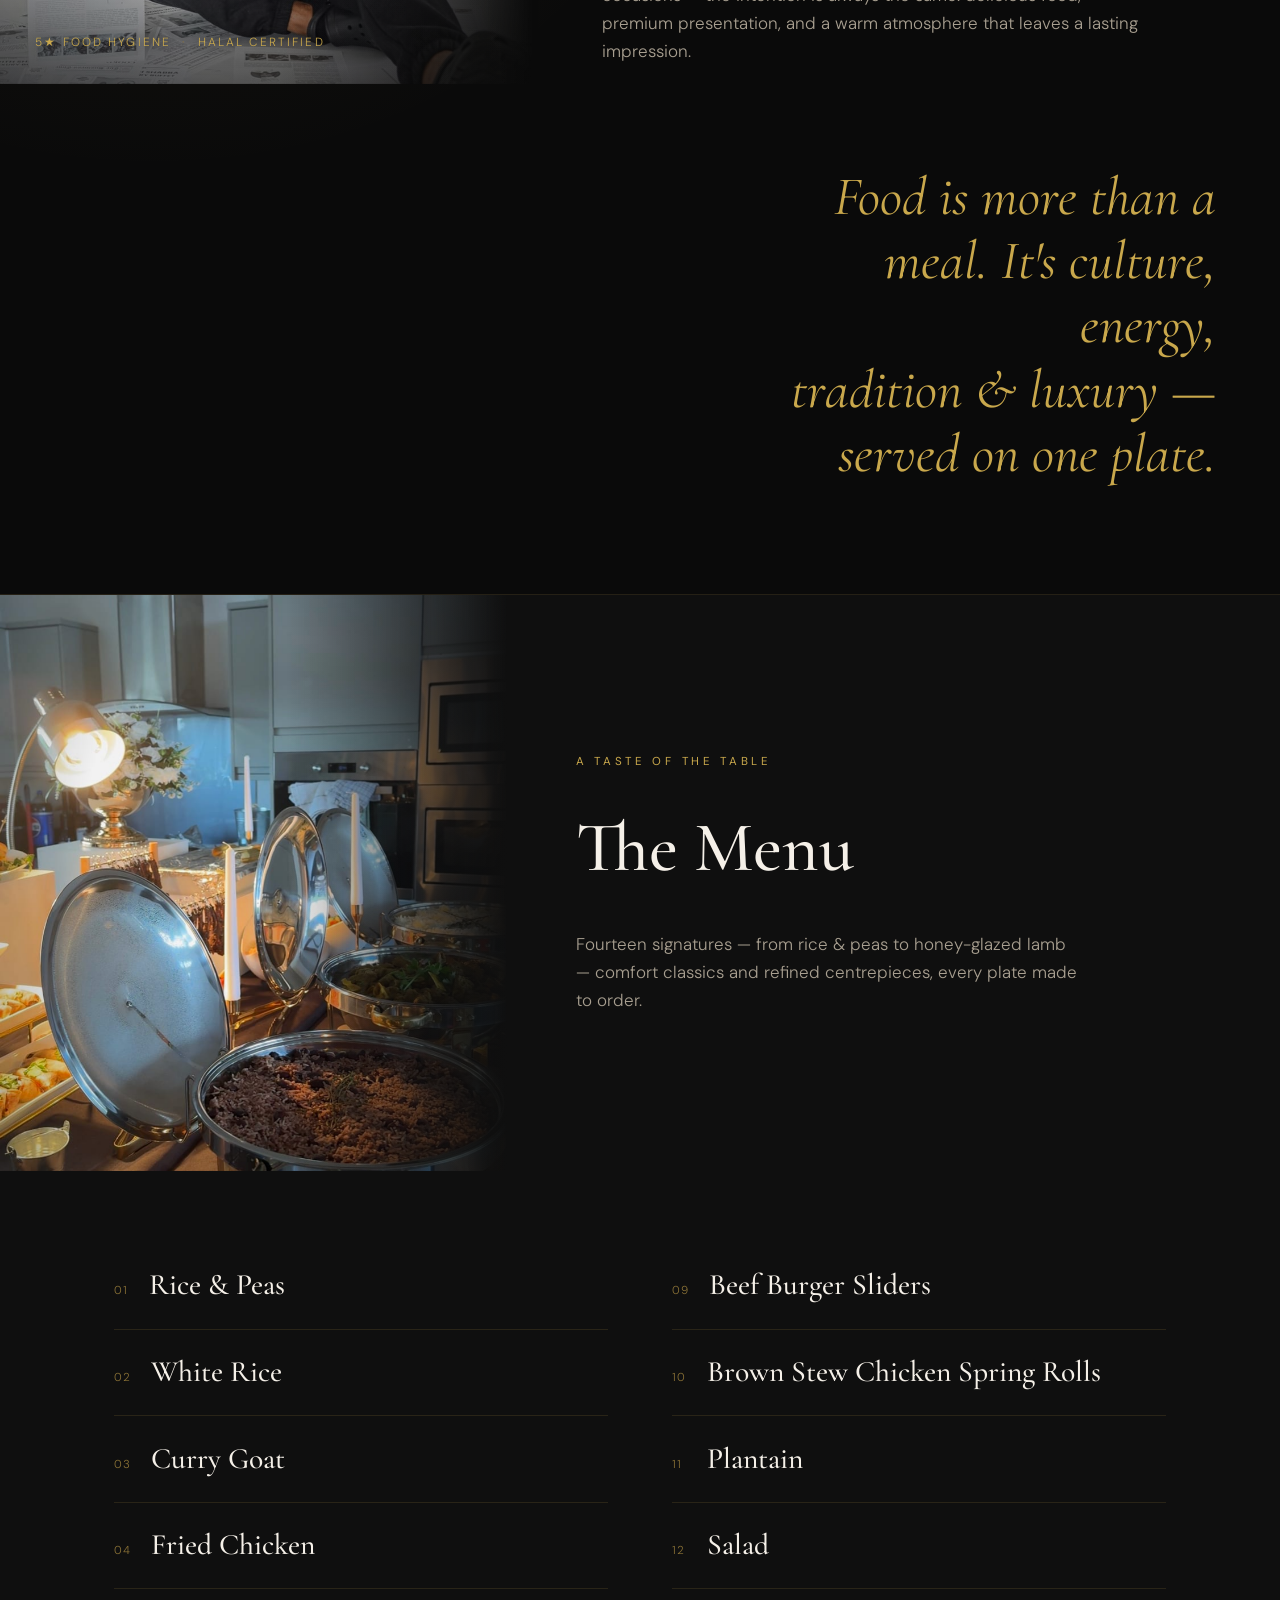
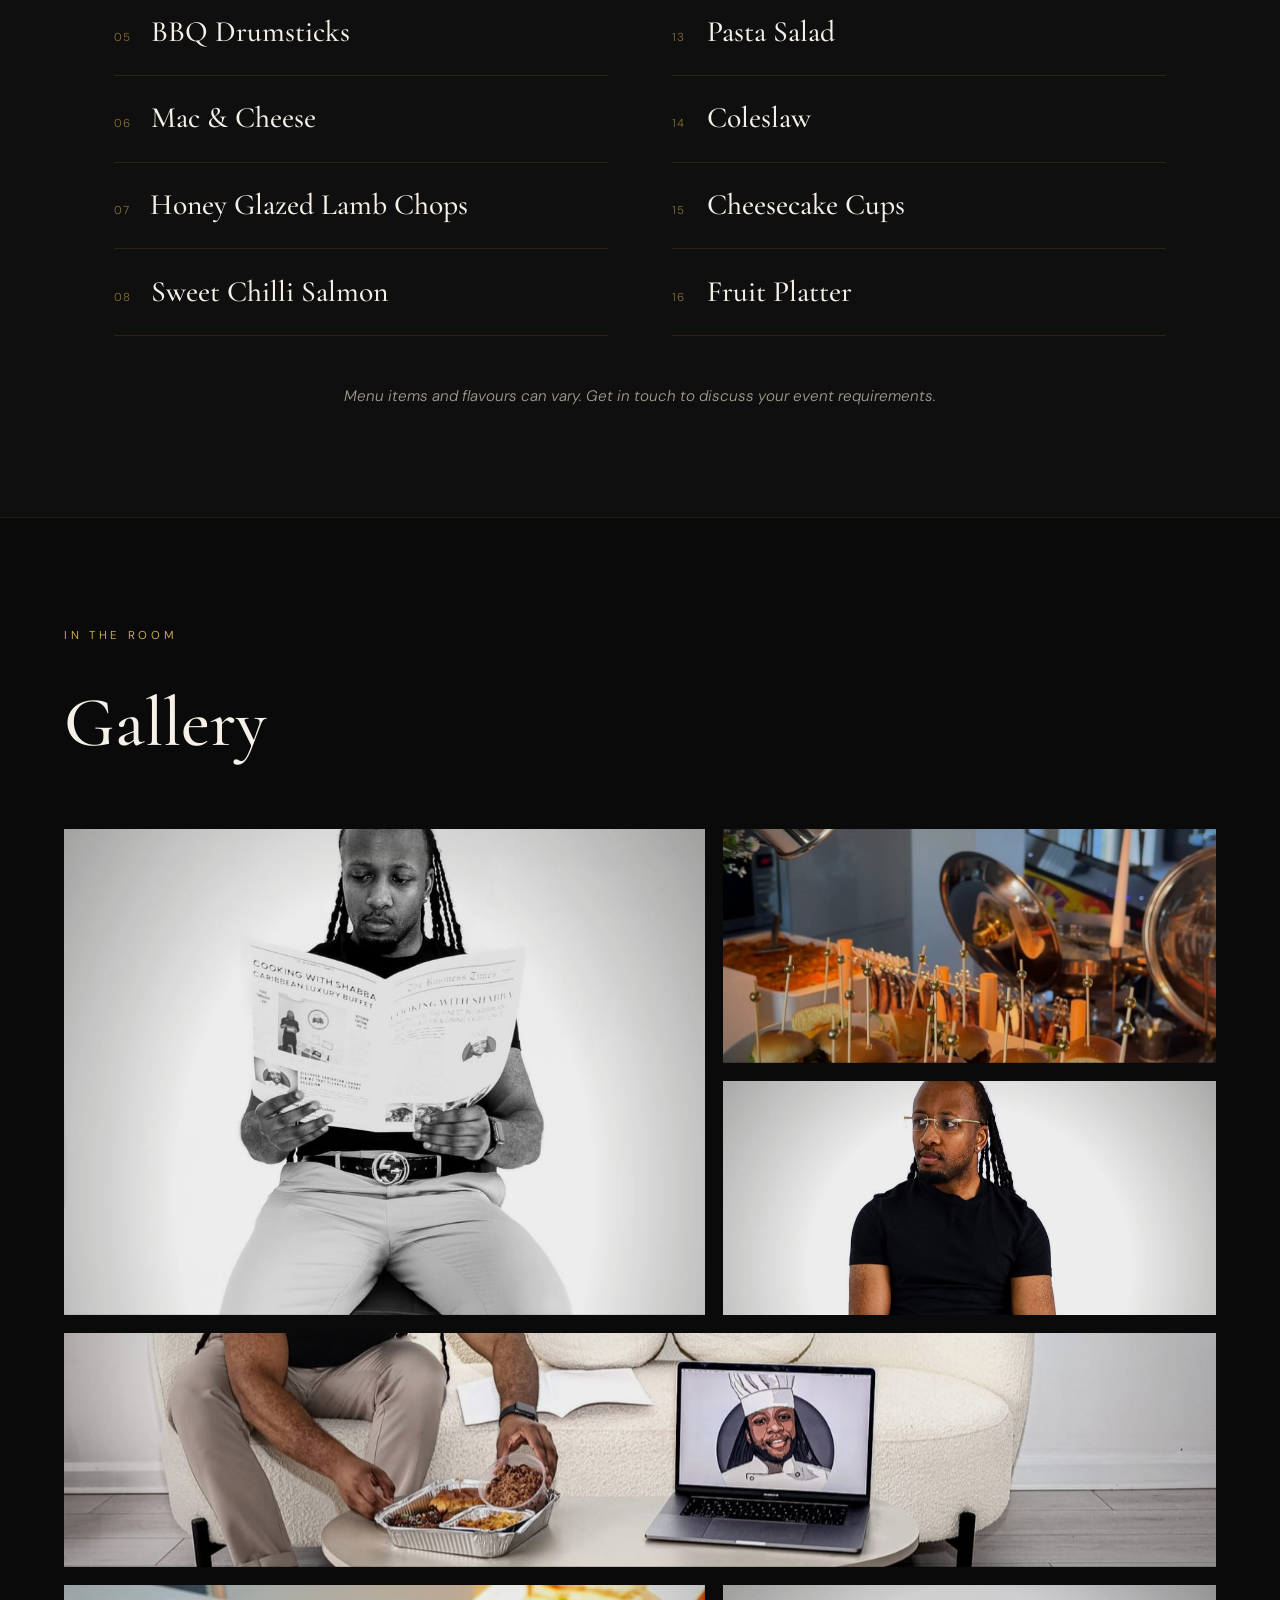
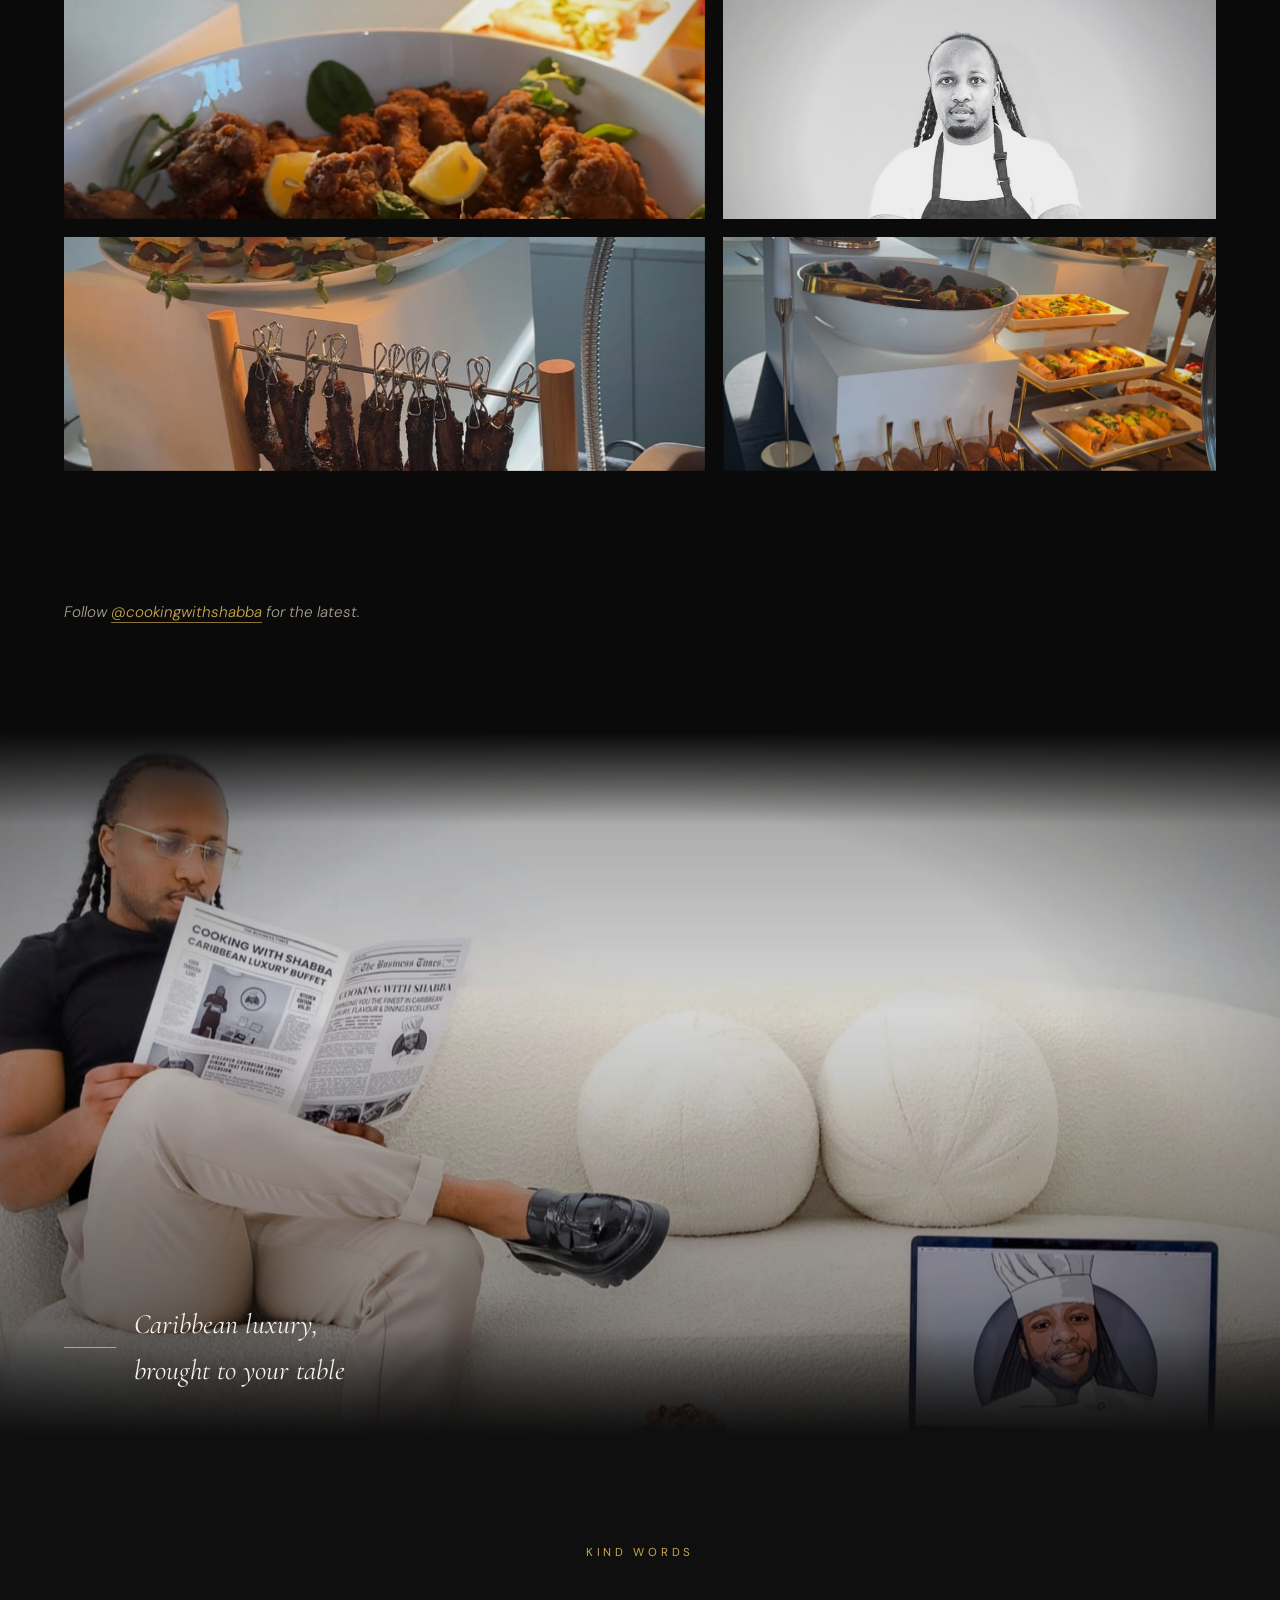
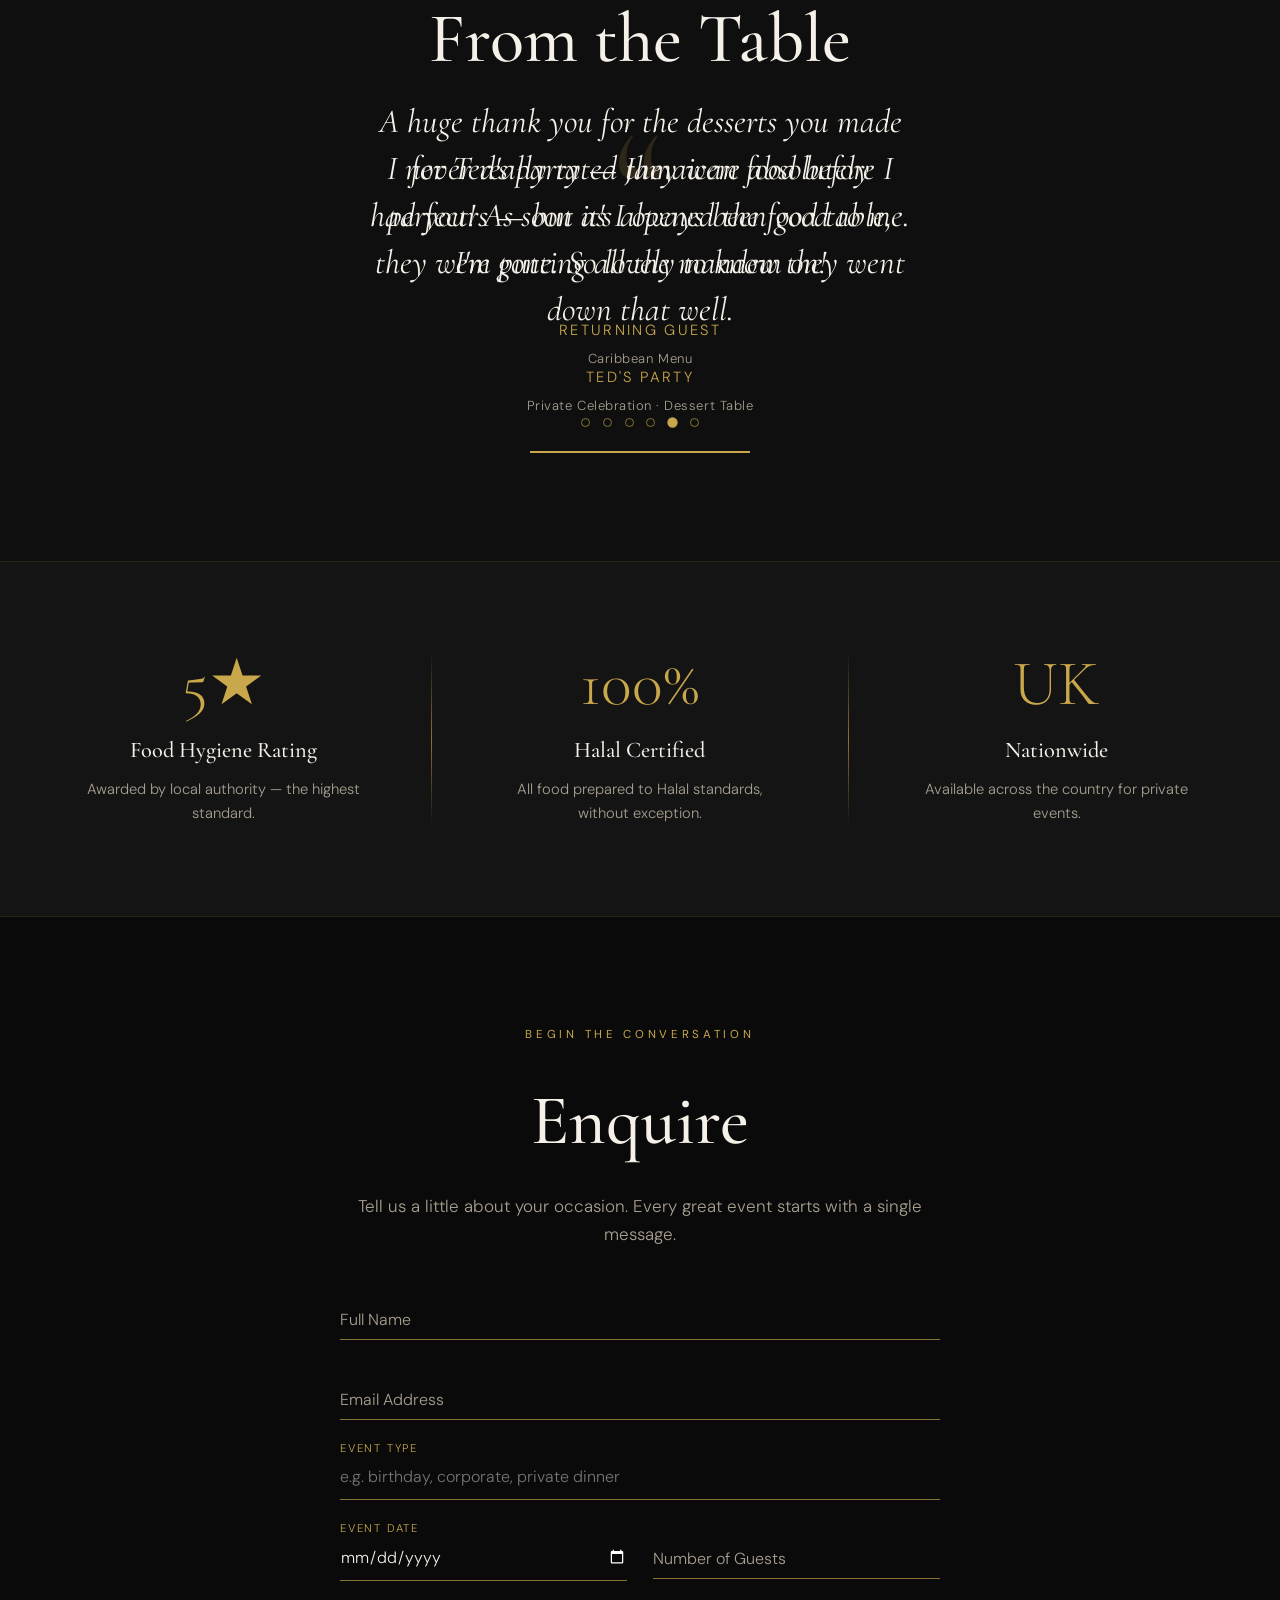
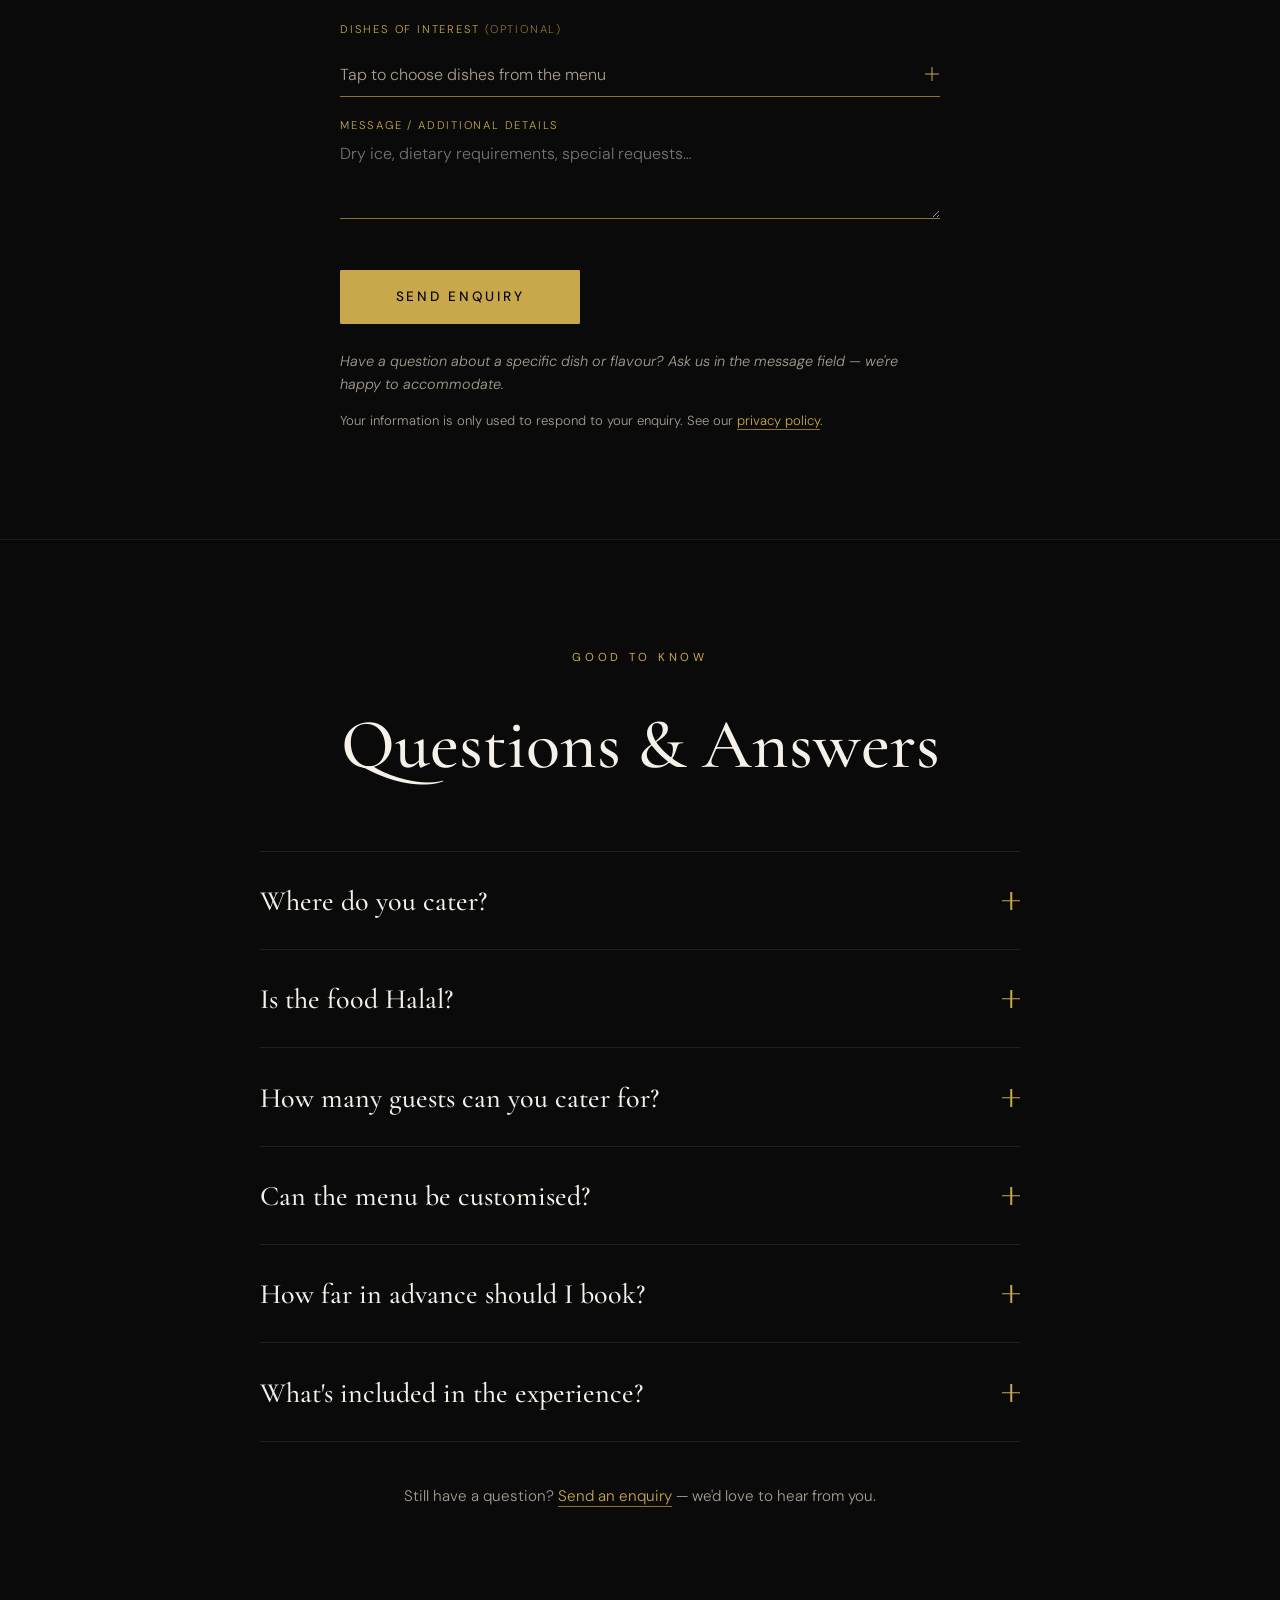
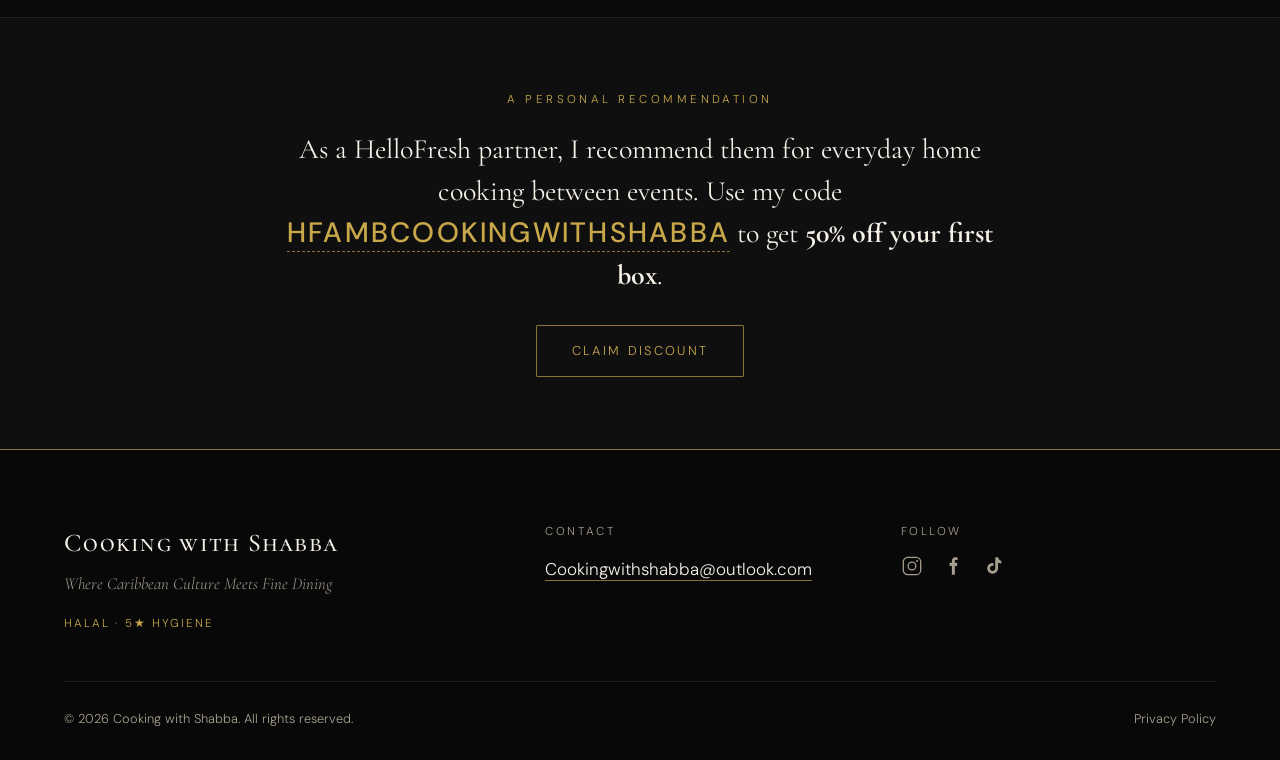
==== commit b181f5e3: "Fix long review overflowing onto reviews dots/progress bar The active carousel slide now sits in nor" ====
--- a/index.html
+++ b/index.html
@@ -45,7 +45,7 @@
   <link rel="preconnect" href="https://fonts.gstatic.com" crossorigin />
   <link href="https://fonts.googleapis.com/css2?family=Cormorant+Garamond:ital,wght@0,400;0,500;0,600;1,400;1,500&family=DM+Sans:opsz,wght@9..40,300;9..40,400;9..40,500&display=swap" rel="stylesheet" />
 
-  <link rel="stylesheet" href="assets/css/styles.css?v=28" />
+  <link rel="stylesheet" href="assets/css/styles.css?v=29" />
 
   <!-- Structured data -->
   <script type="application/ld+json">
--- a/assets/css/styles.css
+++ b/assets/css/styles.css
@@ -889,7 +889,11 @@
   transition: opacity 0.8s var(--ease), transform 0.8s var(--ease);
   pointer-events: none;
 }
+/* The active slide sits in normal flow so the track grows to its height
+   (the inactive slides stay absolutely overlaid for the cross-fade) — this
+   keeps a long review from overflowing onto the dots/progress bar below. */
 .review.is-active {
+  position: relative;
   opacity: 1;
   transform: none;
   pointer-events: auto;
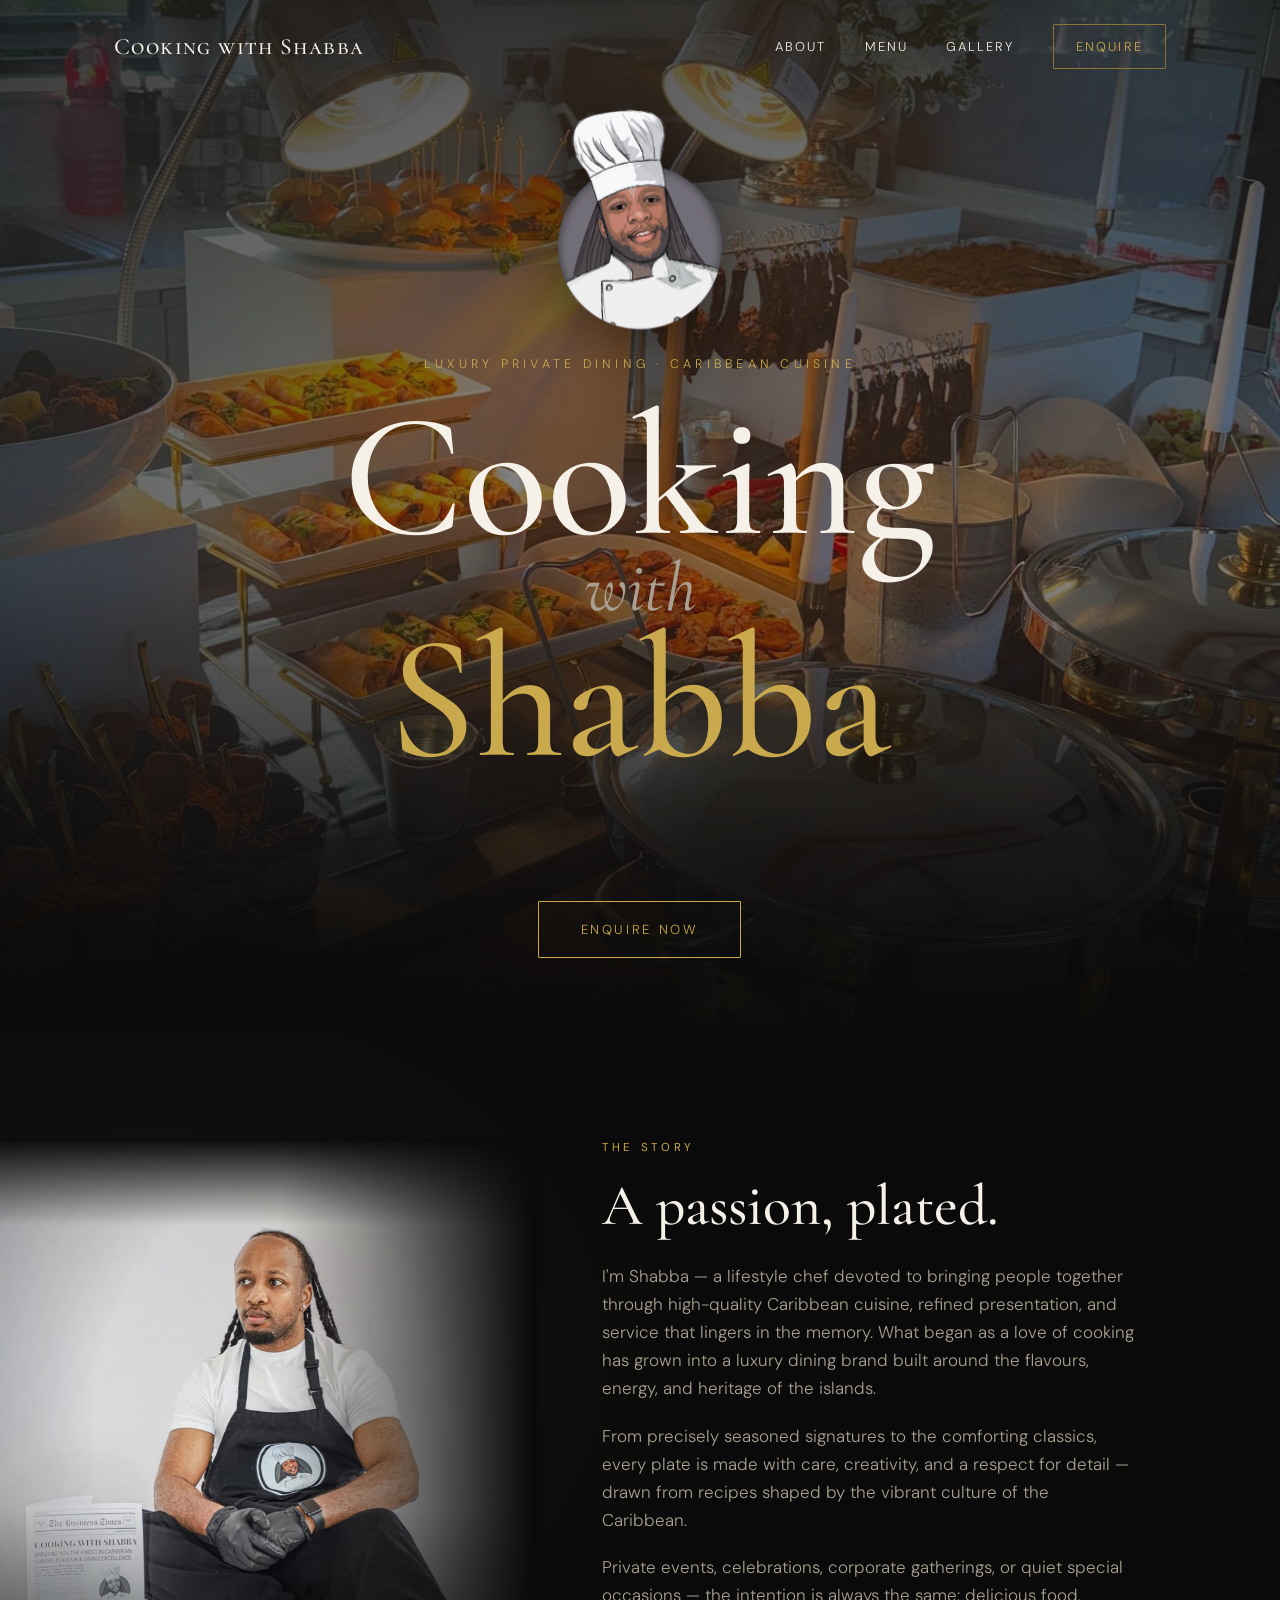
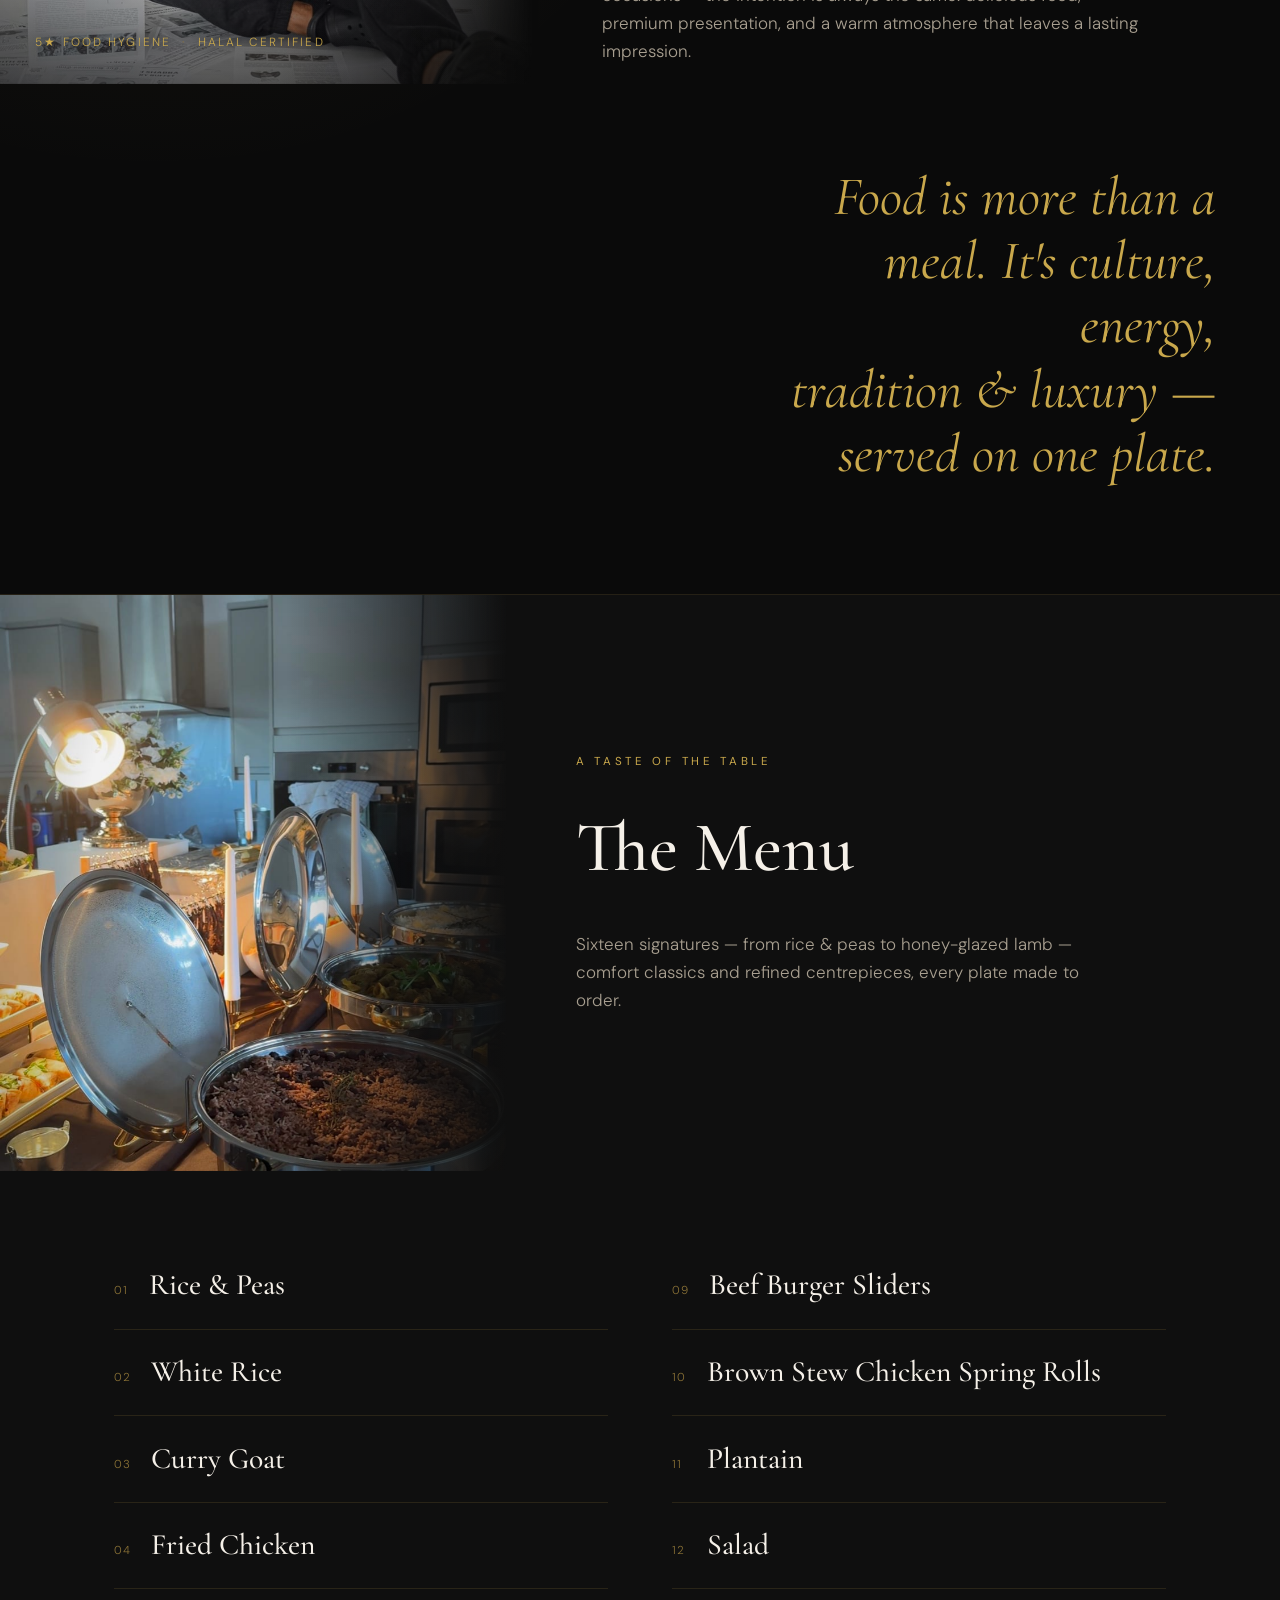
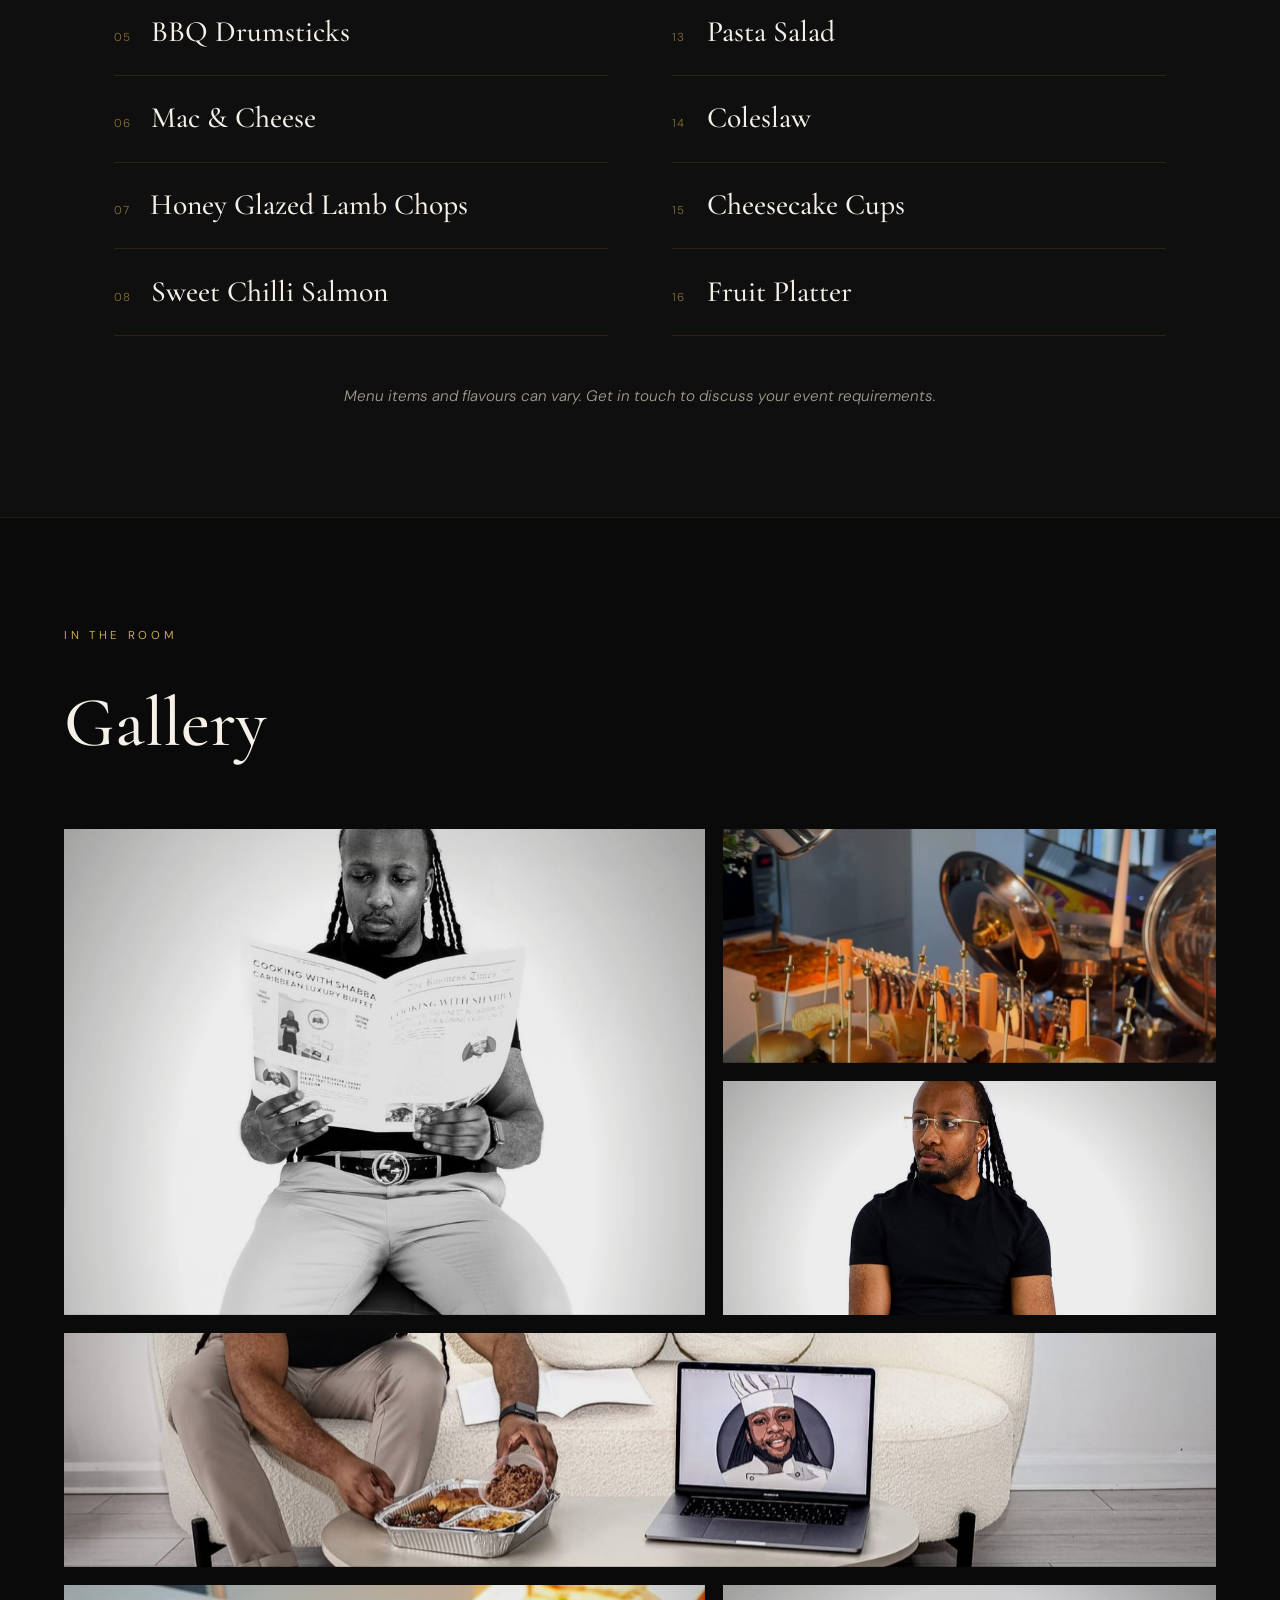
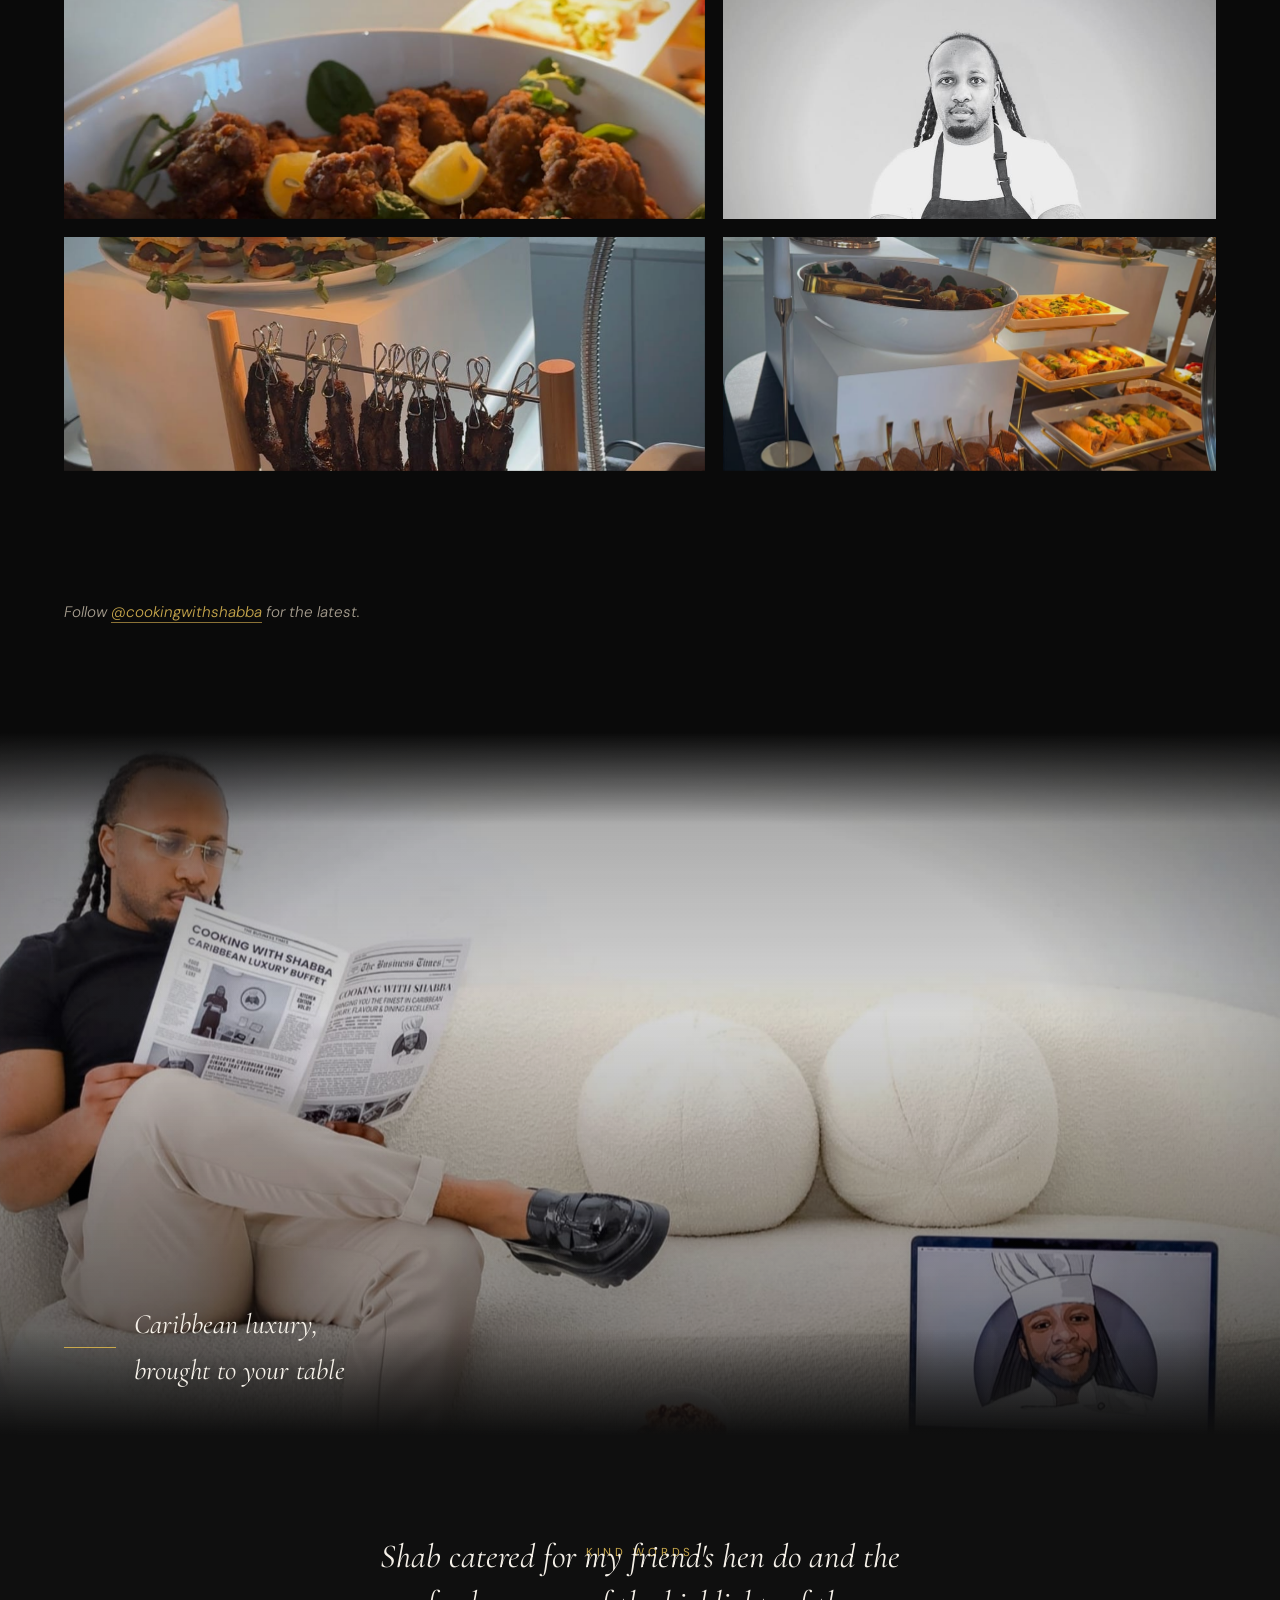
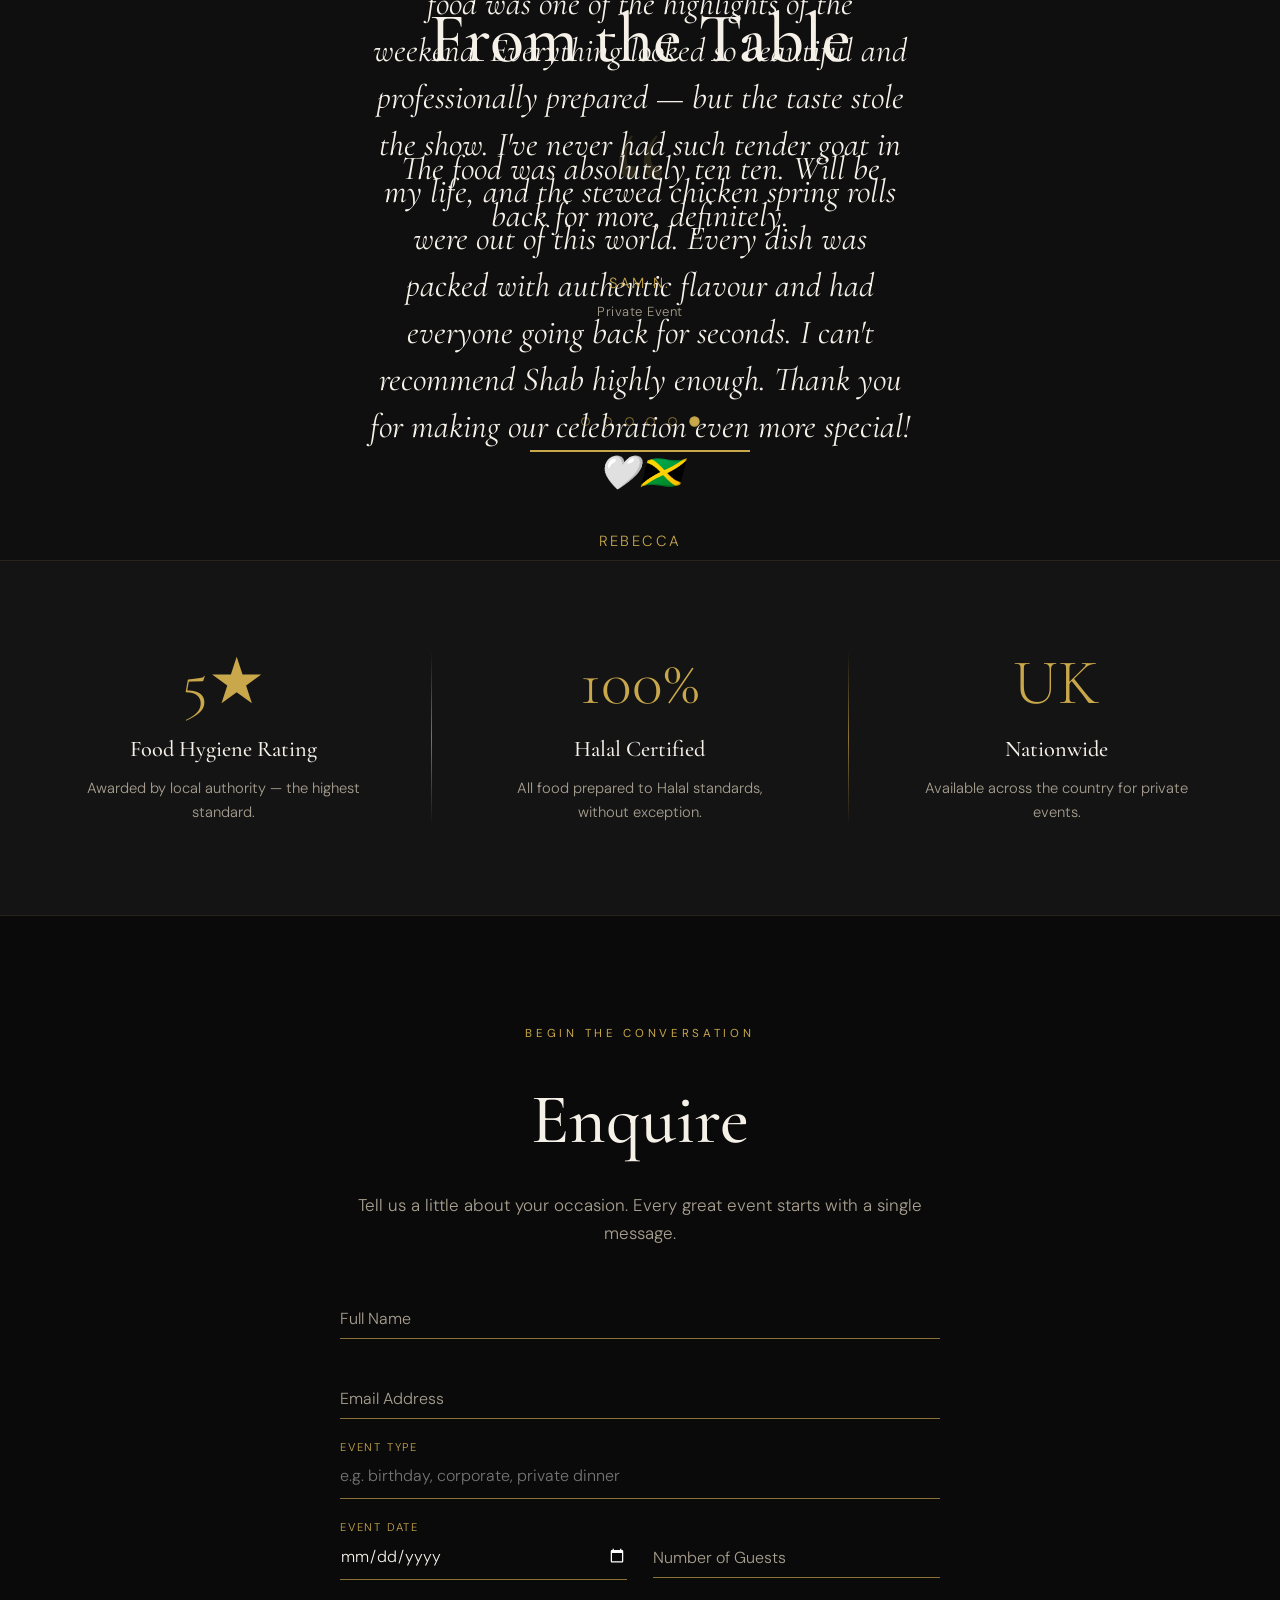
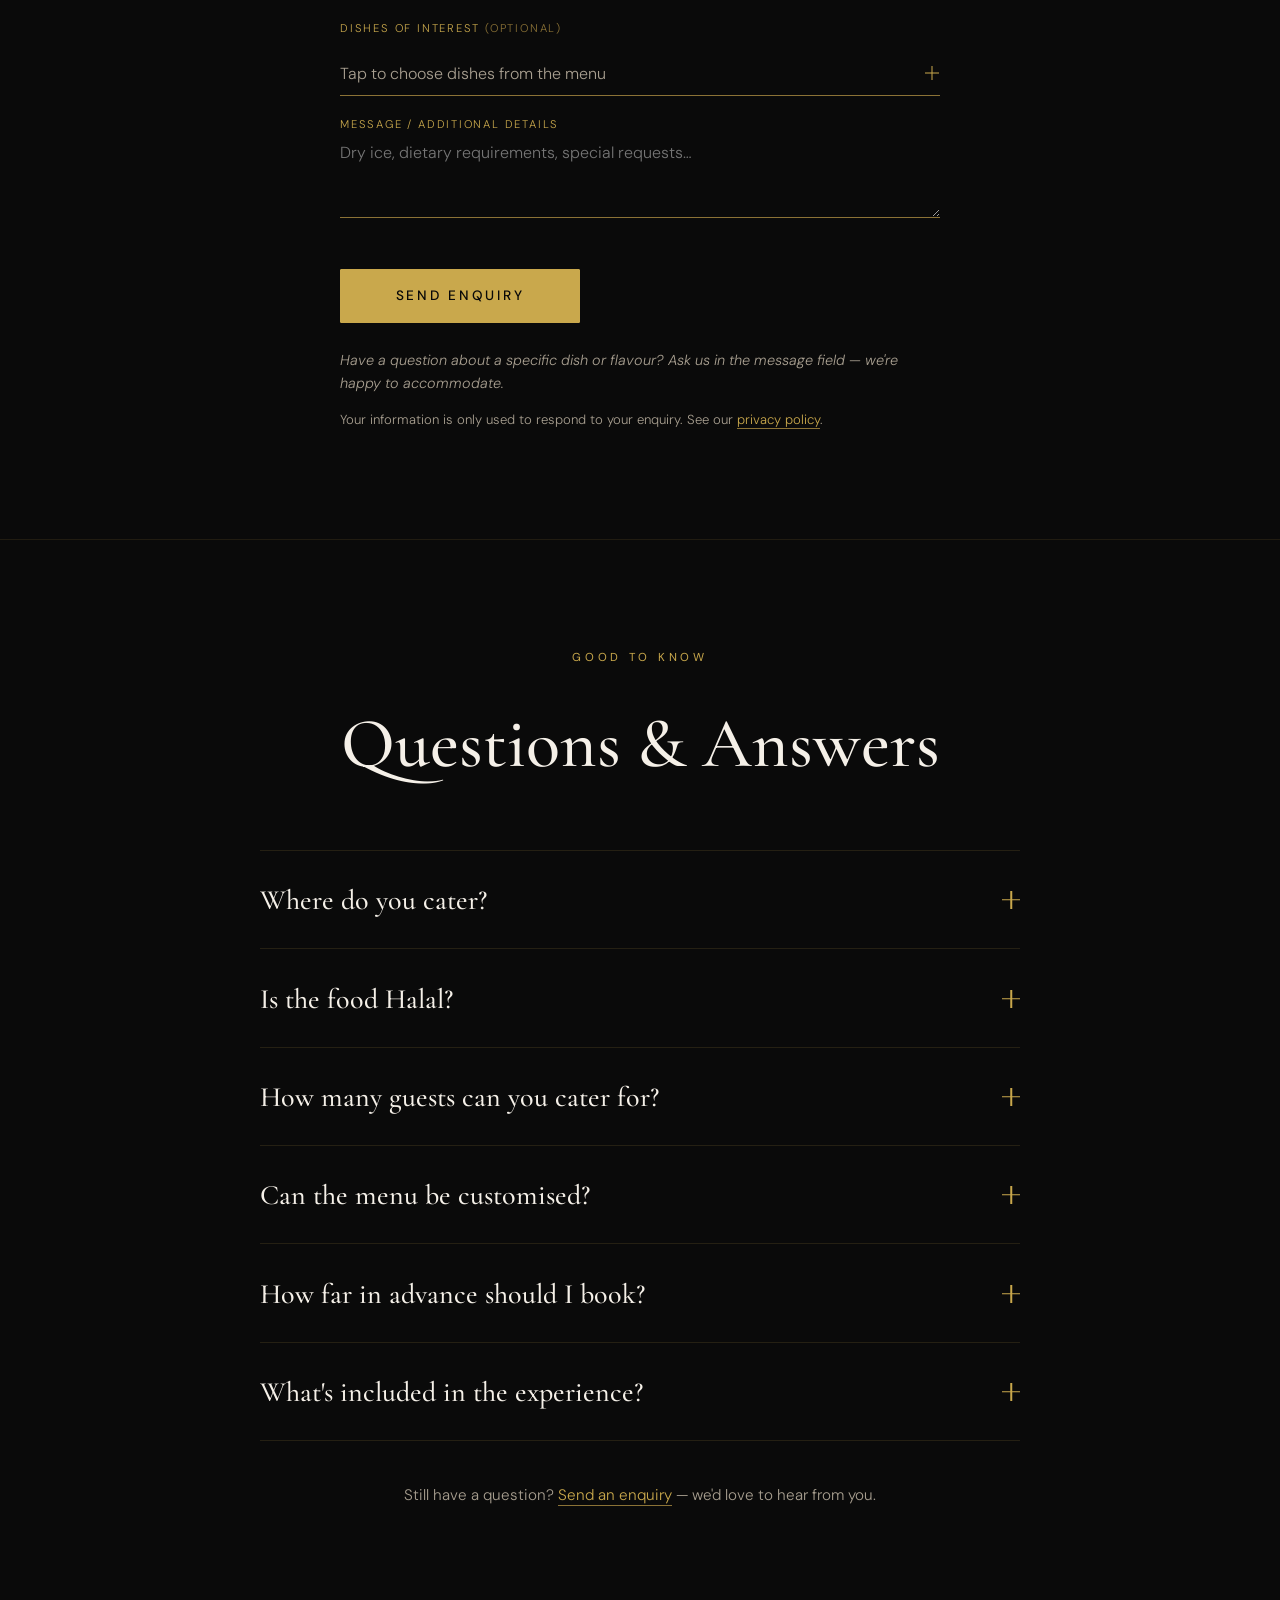
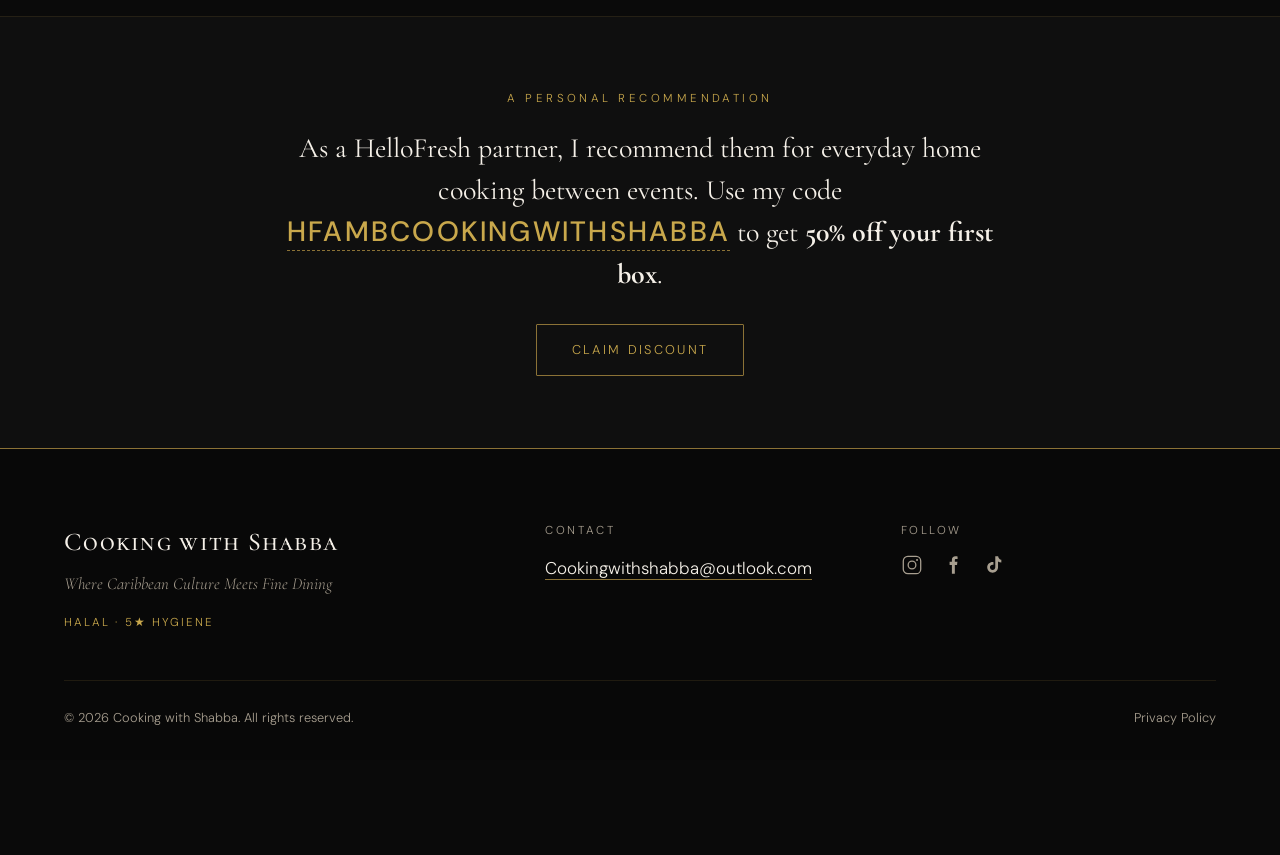
==== commit 4521f2a2: "Update menu intro line "Fourteen" → "Sixteen" signatures Follow-up to the two new dishes — the intro" ====
--- a/index.html
+++ b/index.html
@@ -200,7 +200,7 @@
         <header class="menu__head">
           <p class="section-kicker reveal">A Taste of the Table</p>
           <h2 class="menu__heading reveal">The Menu</h2>
-          <p class="menu__intro-line reveal">Fourteen signatures — from rice &amp; peas to honey-glazed lamb — comfort classics and refined centrepieces, every plate made to order.</p>
+          <p class="menu__intro-line reveal">Sixteen signatures — from rice &amp; peas to honey-glazed lamb — comfort classics and refined centrepieces, every plate made to order.</p>
         </header>
       </div>
 
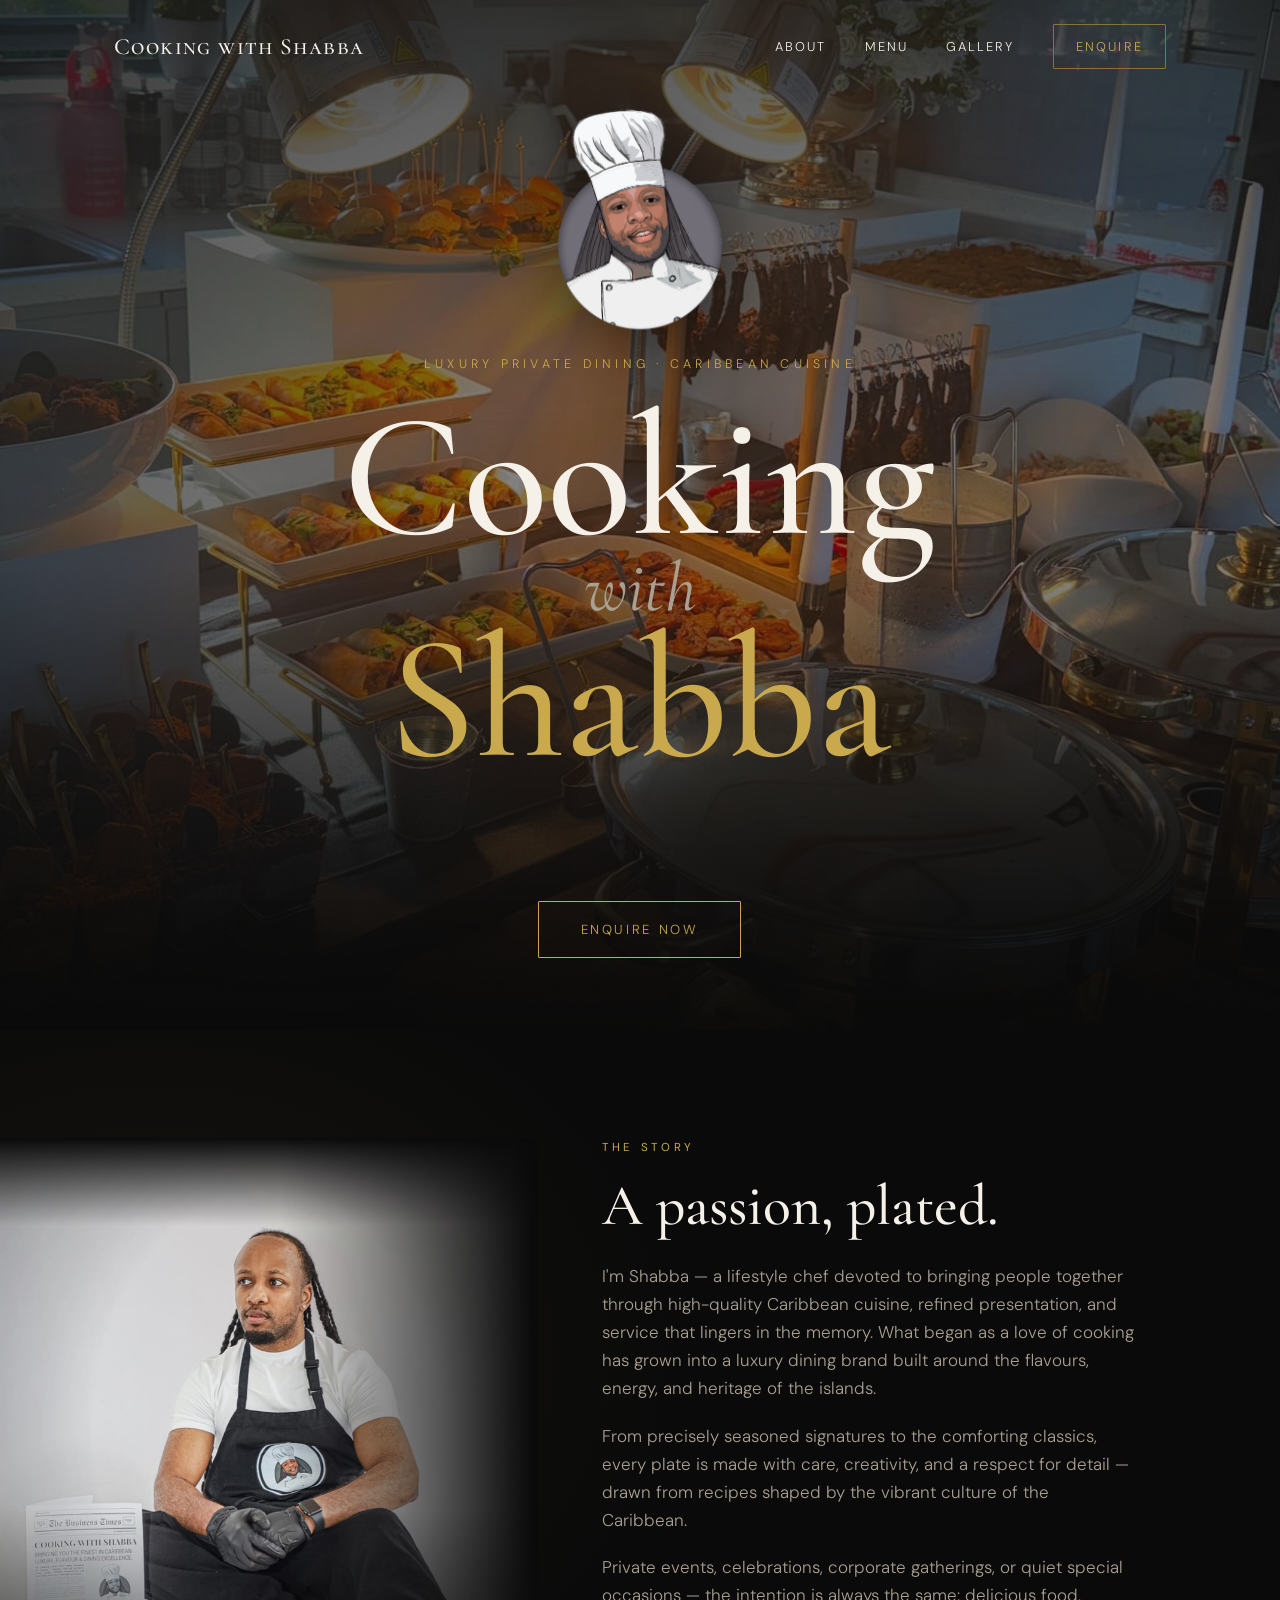
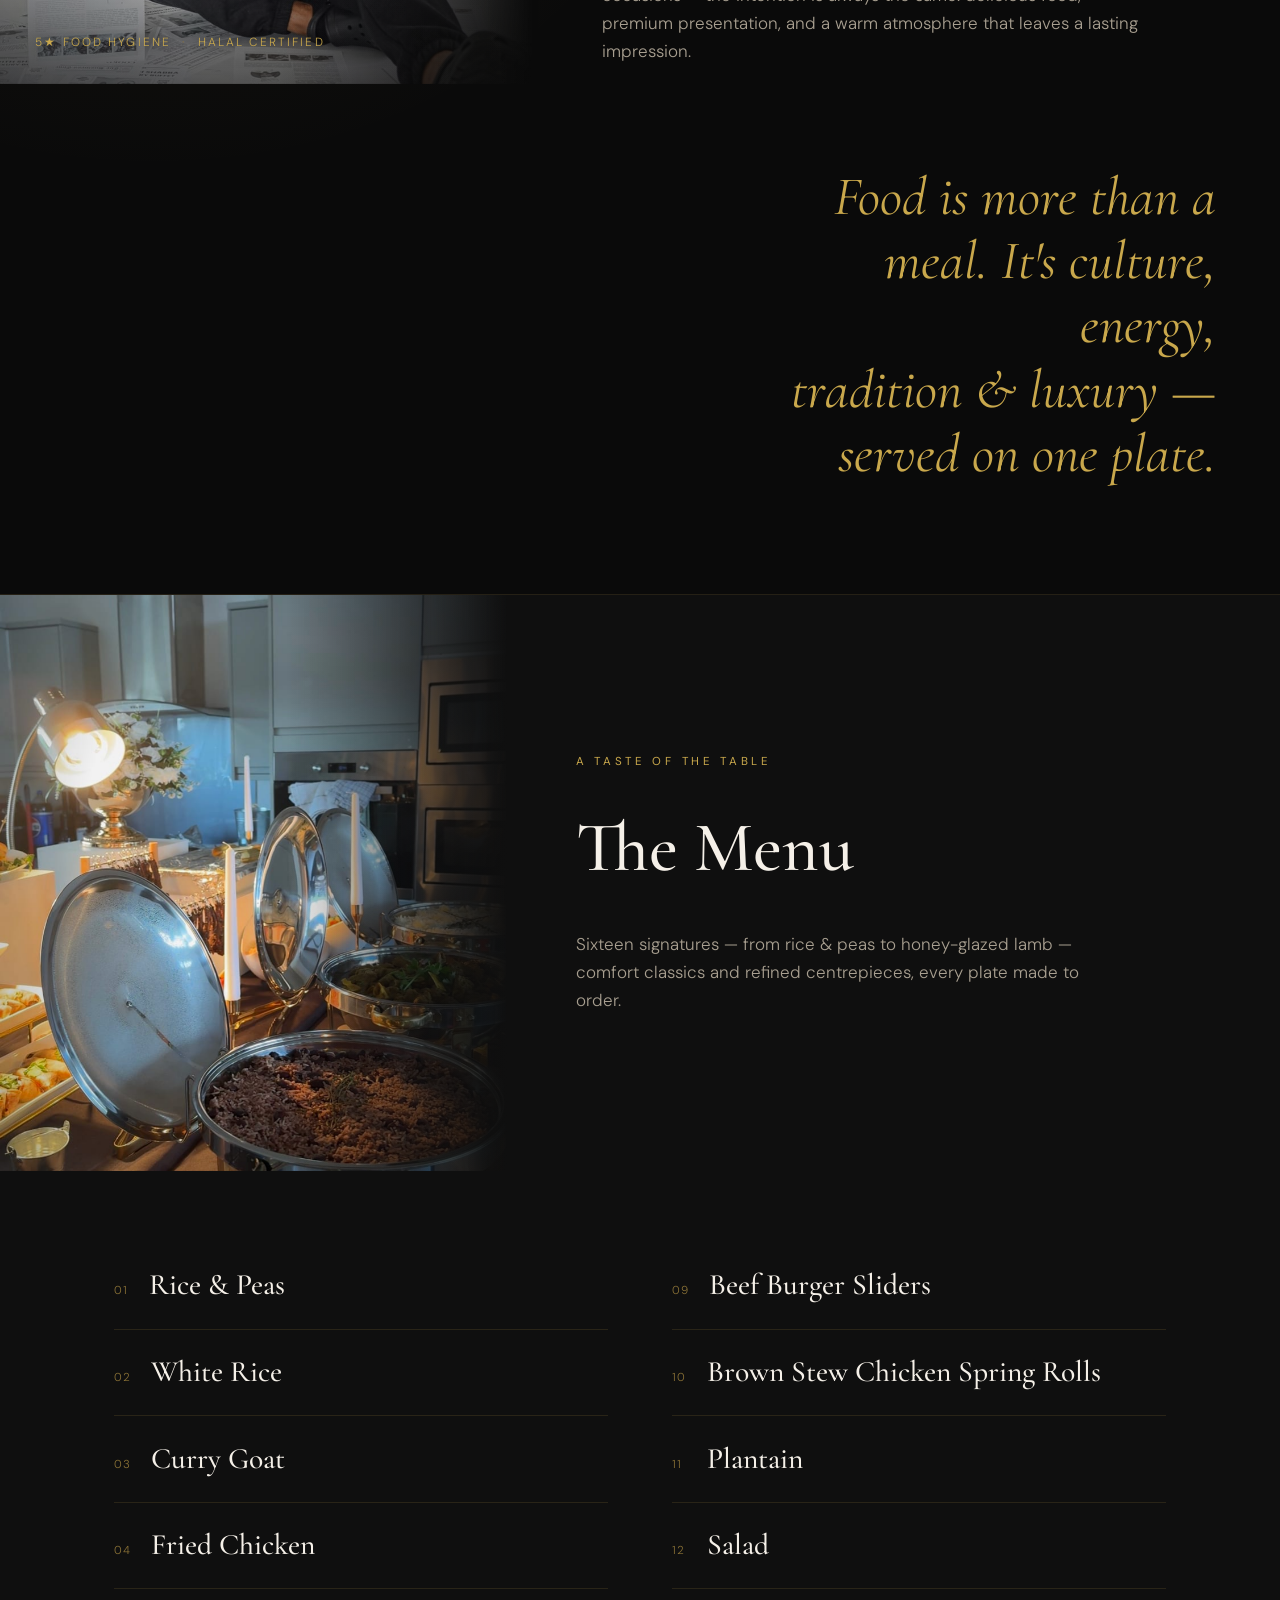
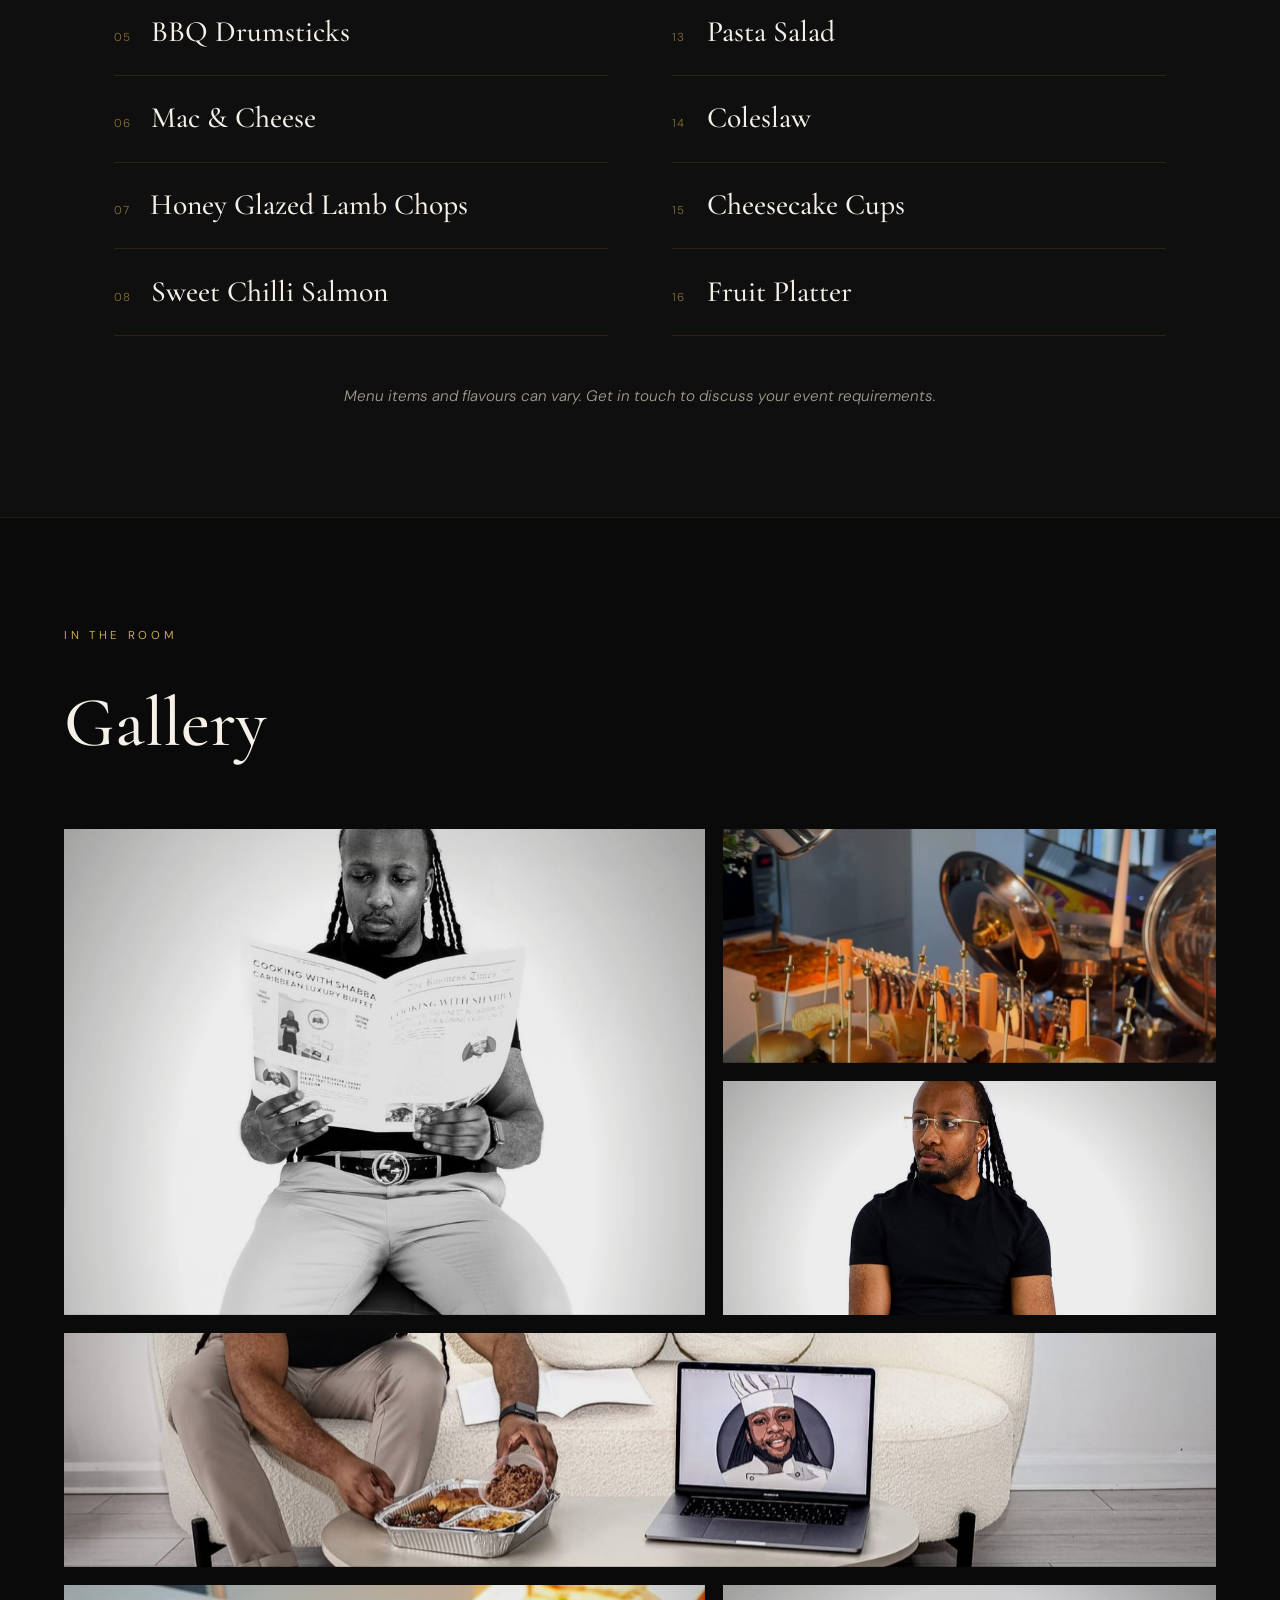
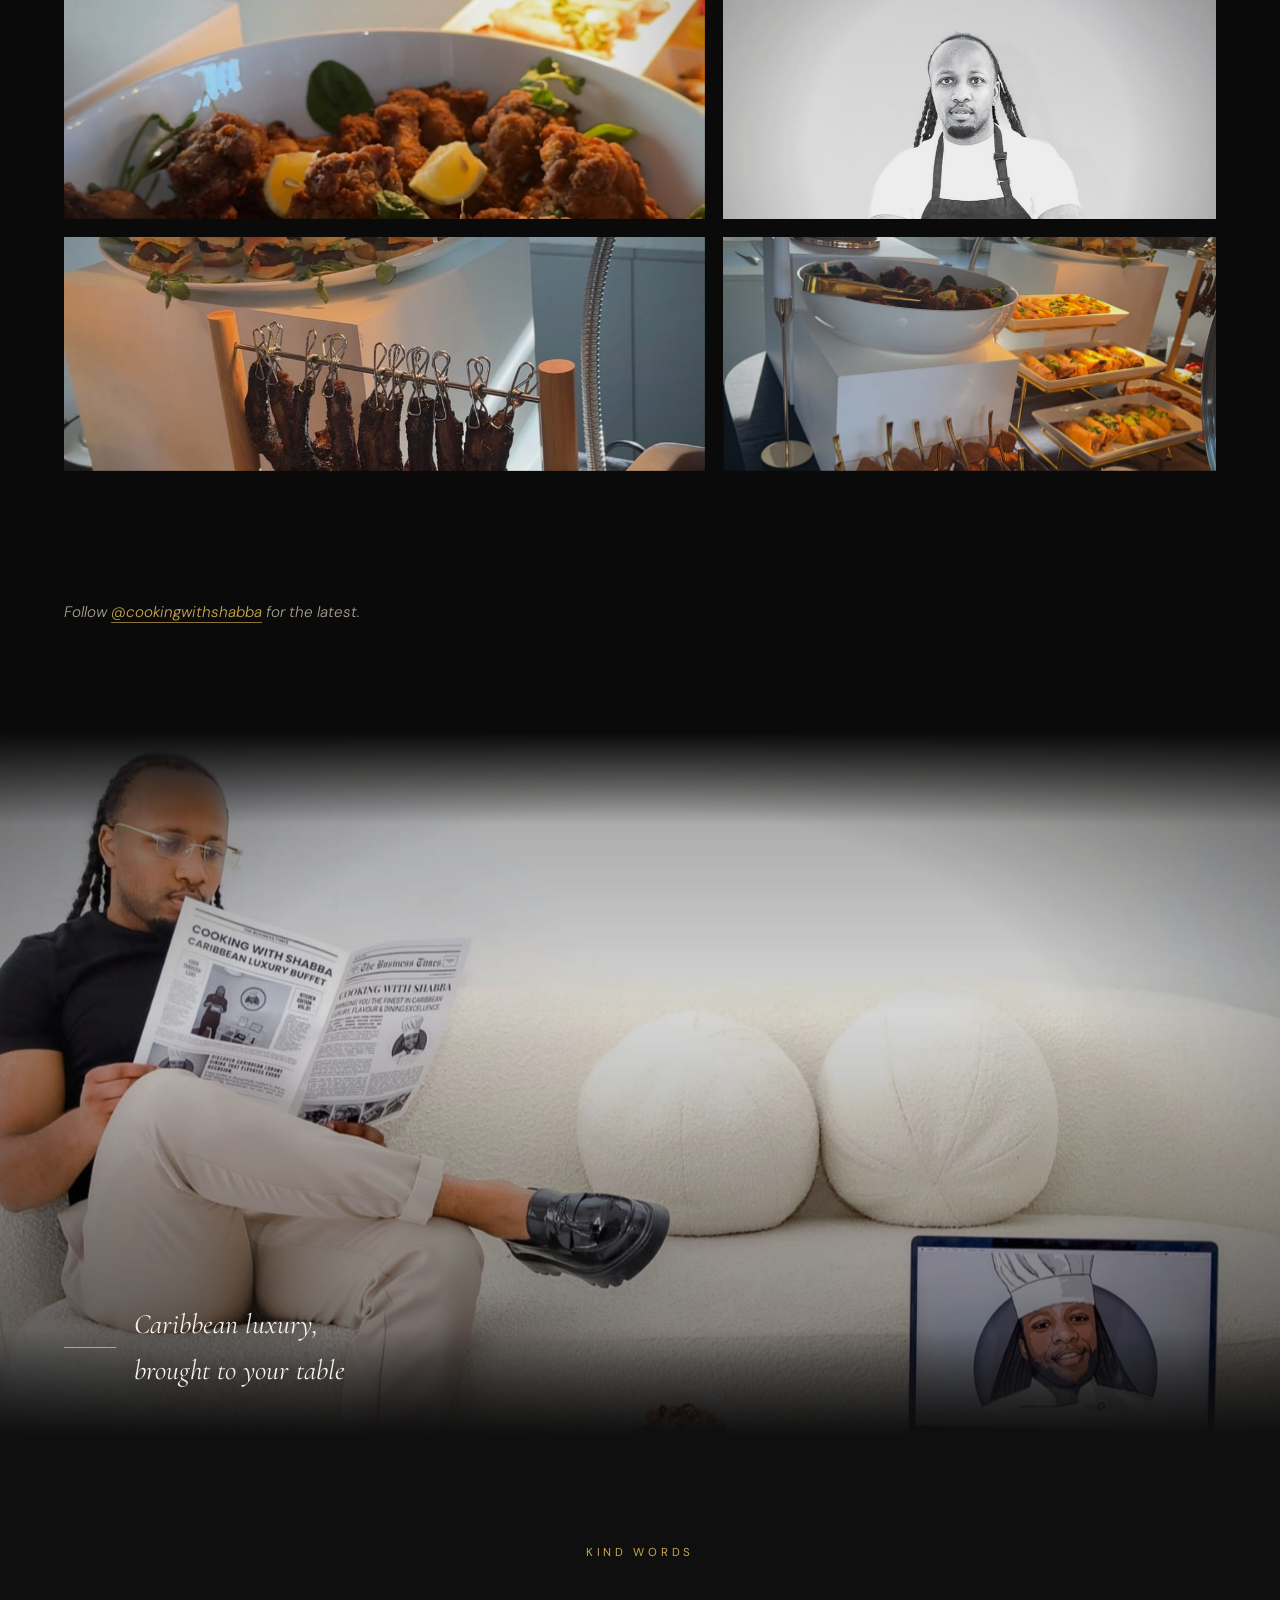
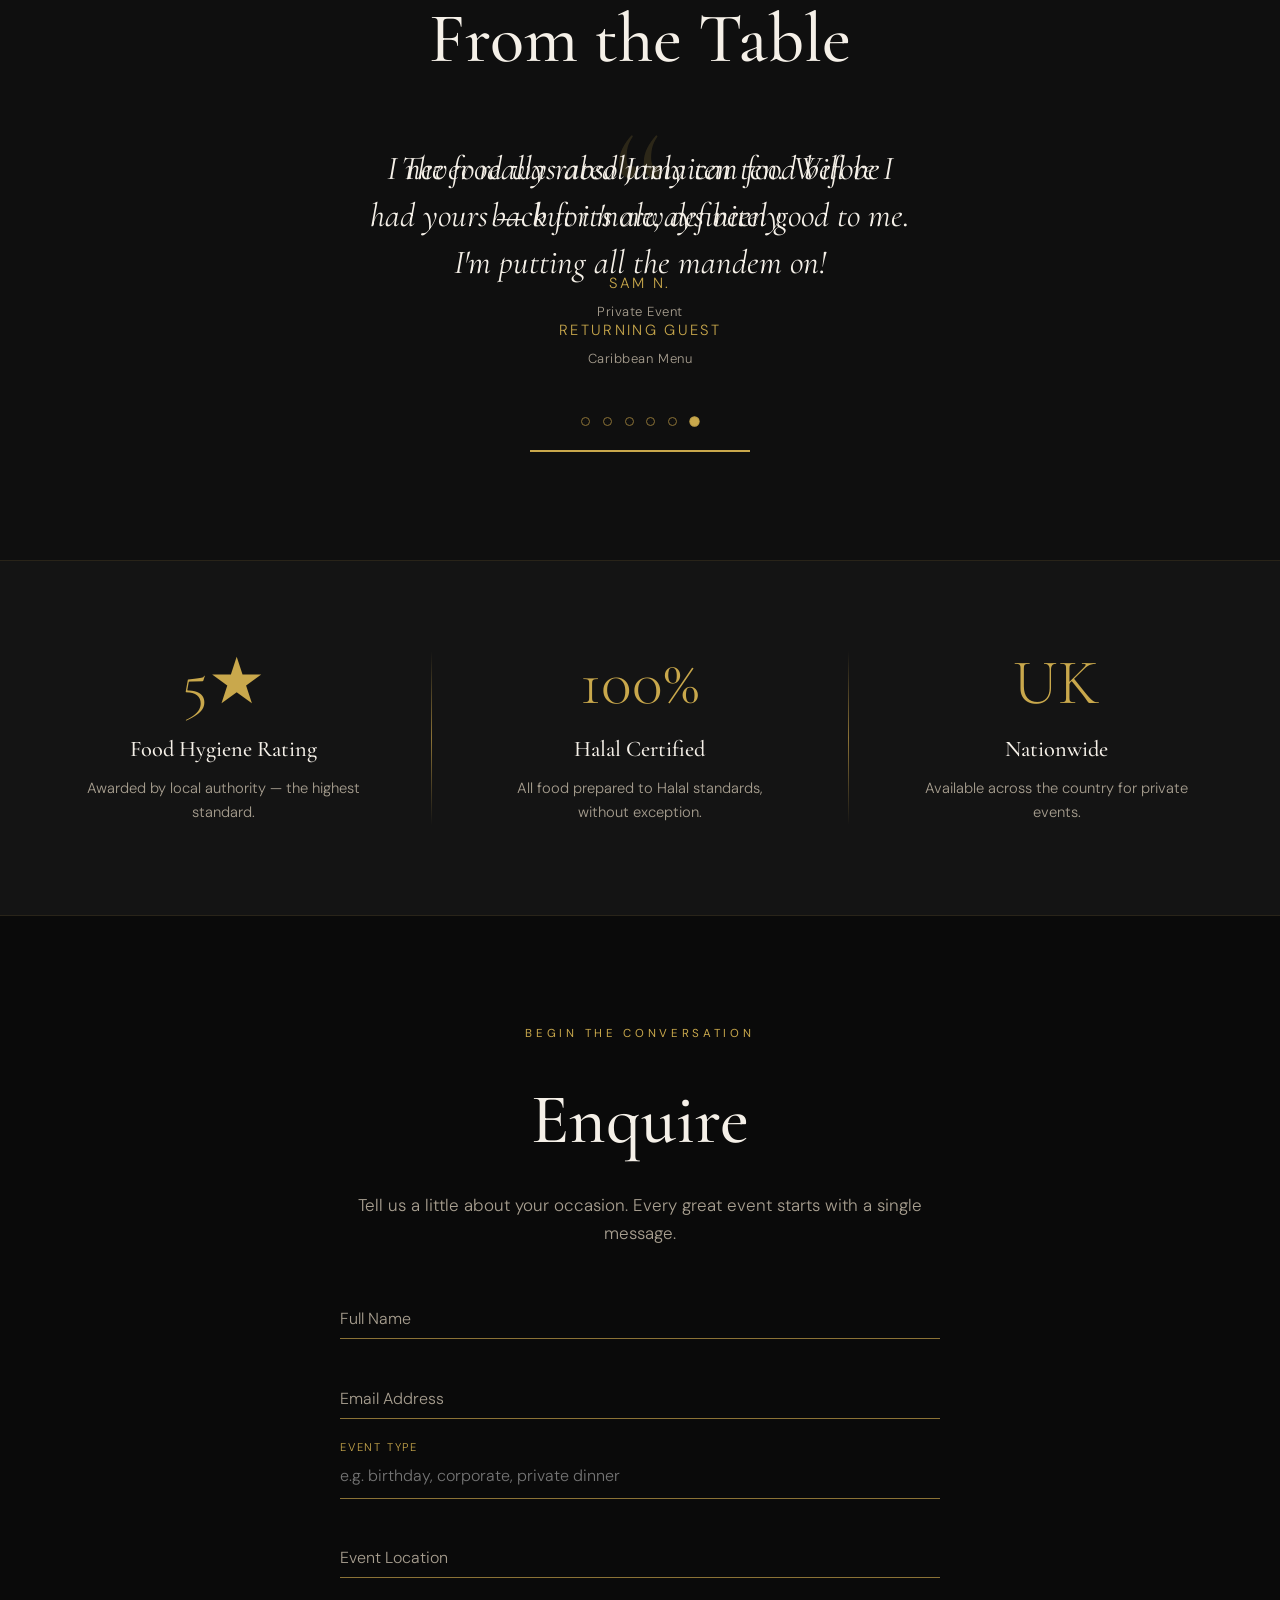
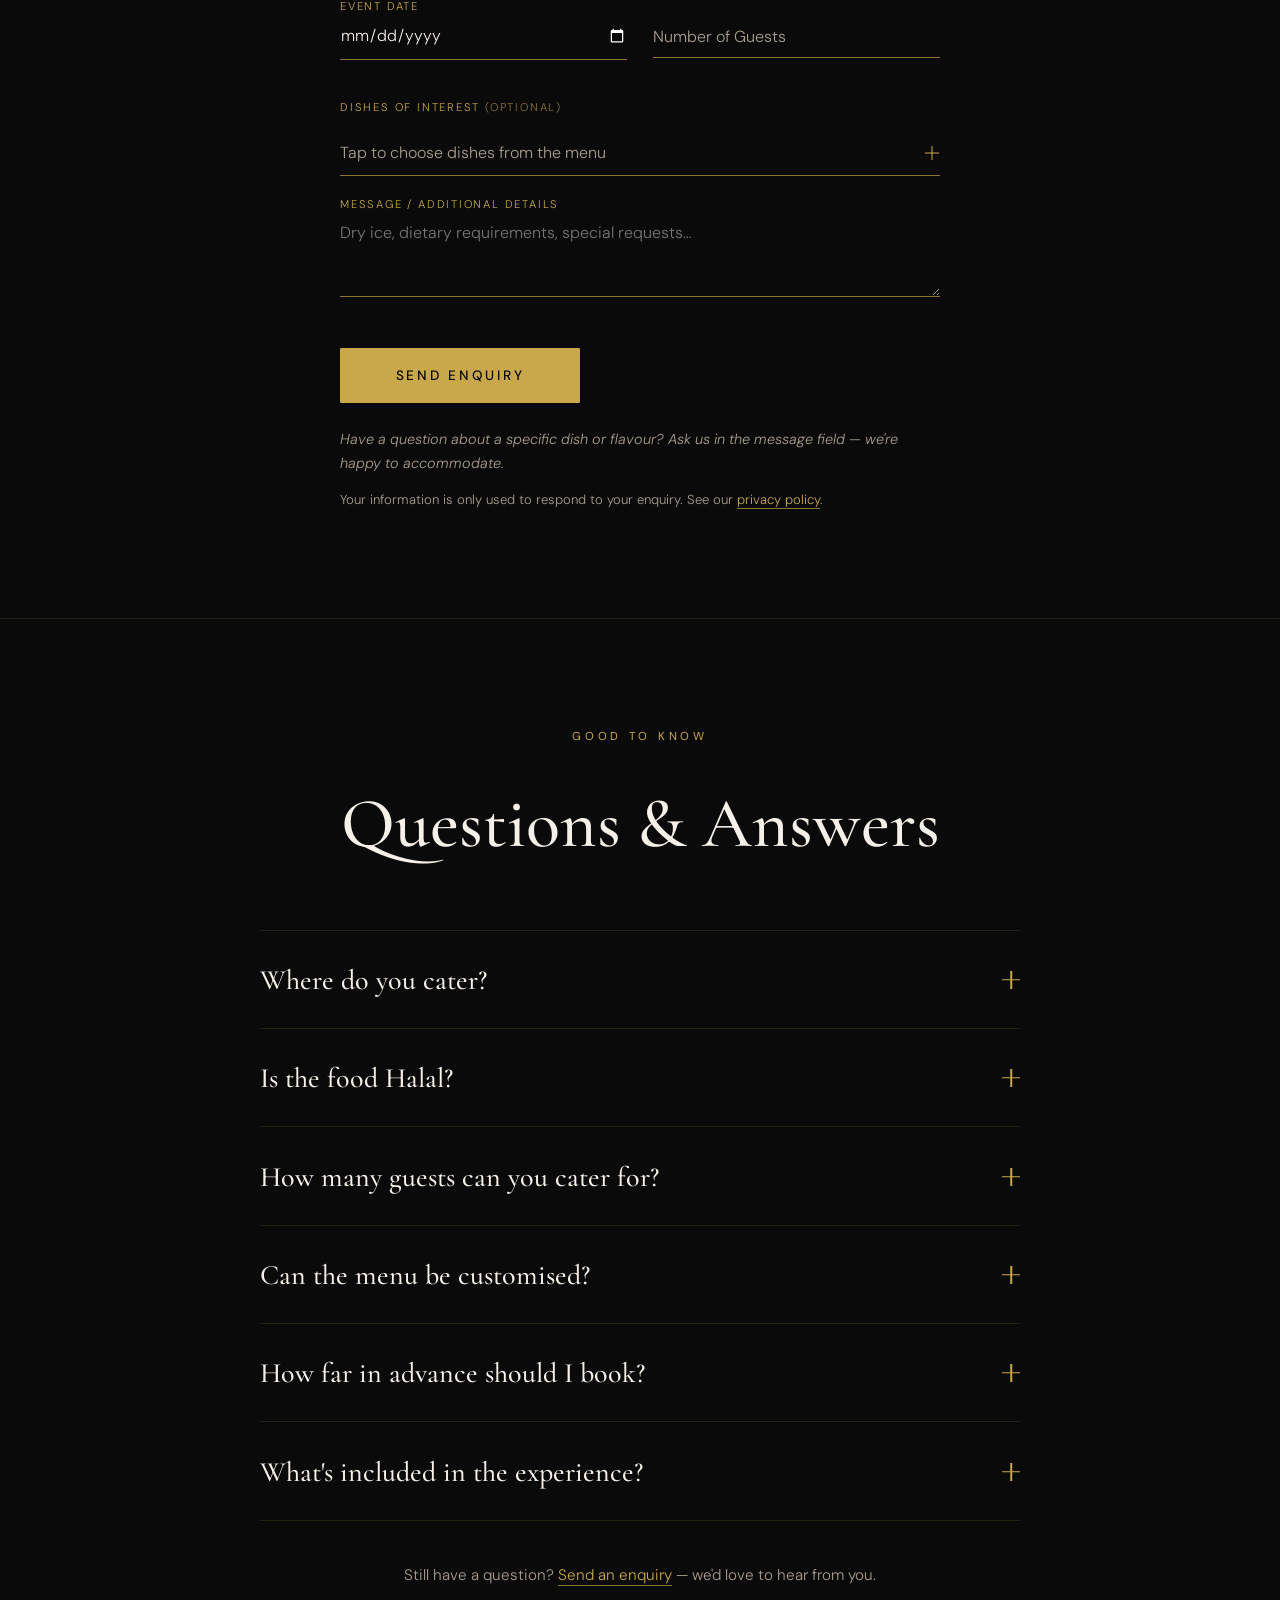
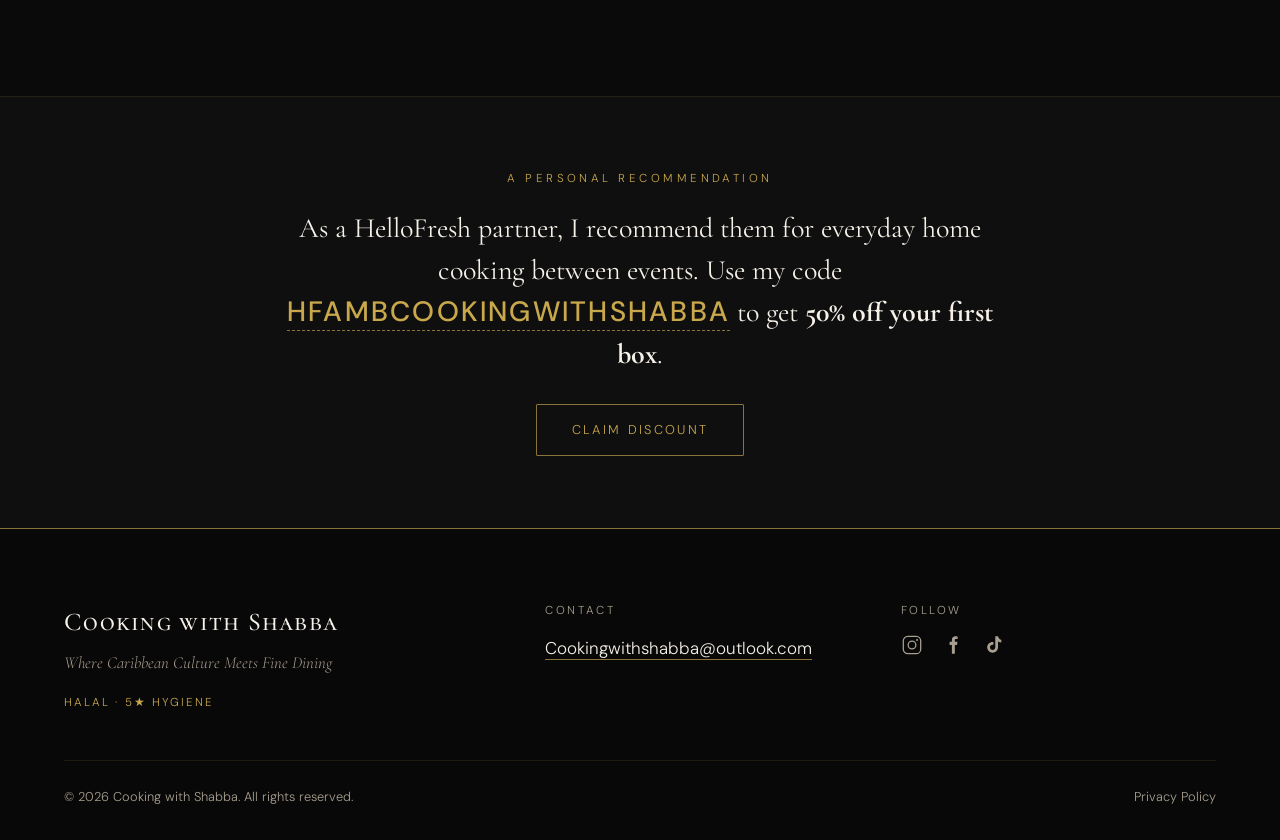
==== commit 5a19ceb9: "Add Event Location field to enquiry form Co-Authored-By: Claude Opus 4.8 <noreply@anthropic.com> Cla" ====
--- a/index.html
+++ b/index.html
@@ -431,6 +431,11 @@
           <label for="event-type" class="field__label--always">Event Type</label>
         </div>
 
+        <div class="field">
+          <input type="text" id="event-location" name="event-location" placeholder=" " />
+          <label for="event-location">Event Location</label>
+        </div>
+
         <div class="field-row">
           <div class="field">
             <input type="date" id="event-date" name="event-date" placeholder=" " />
